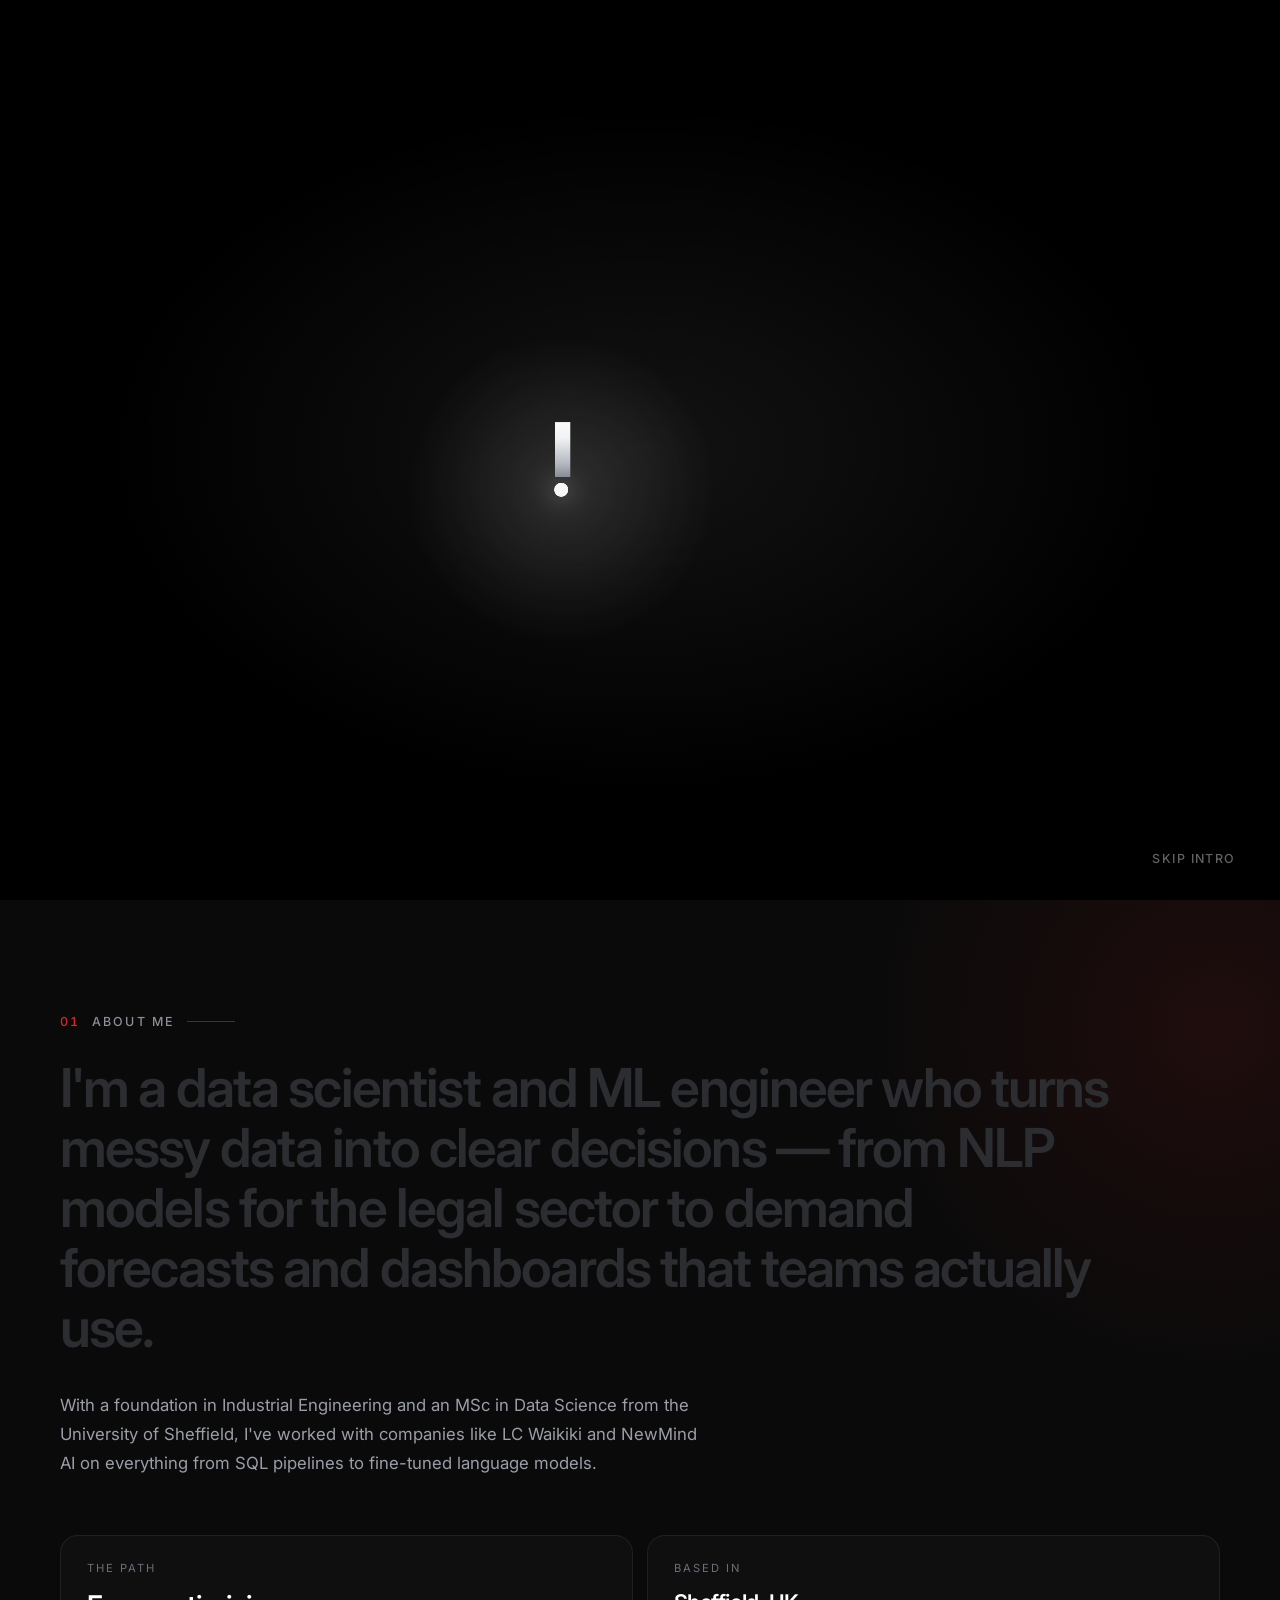
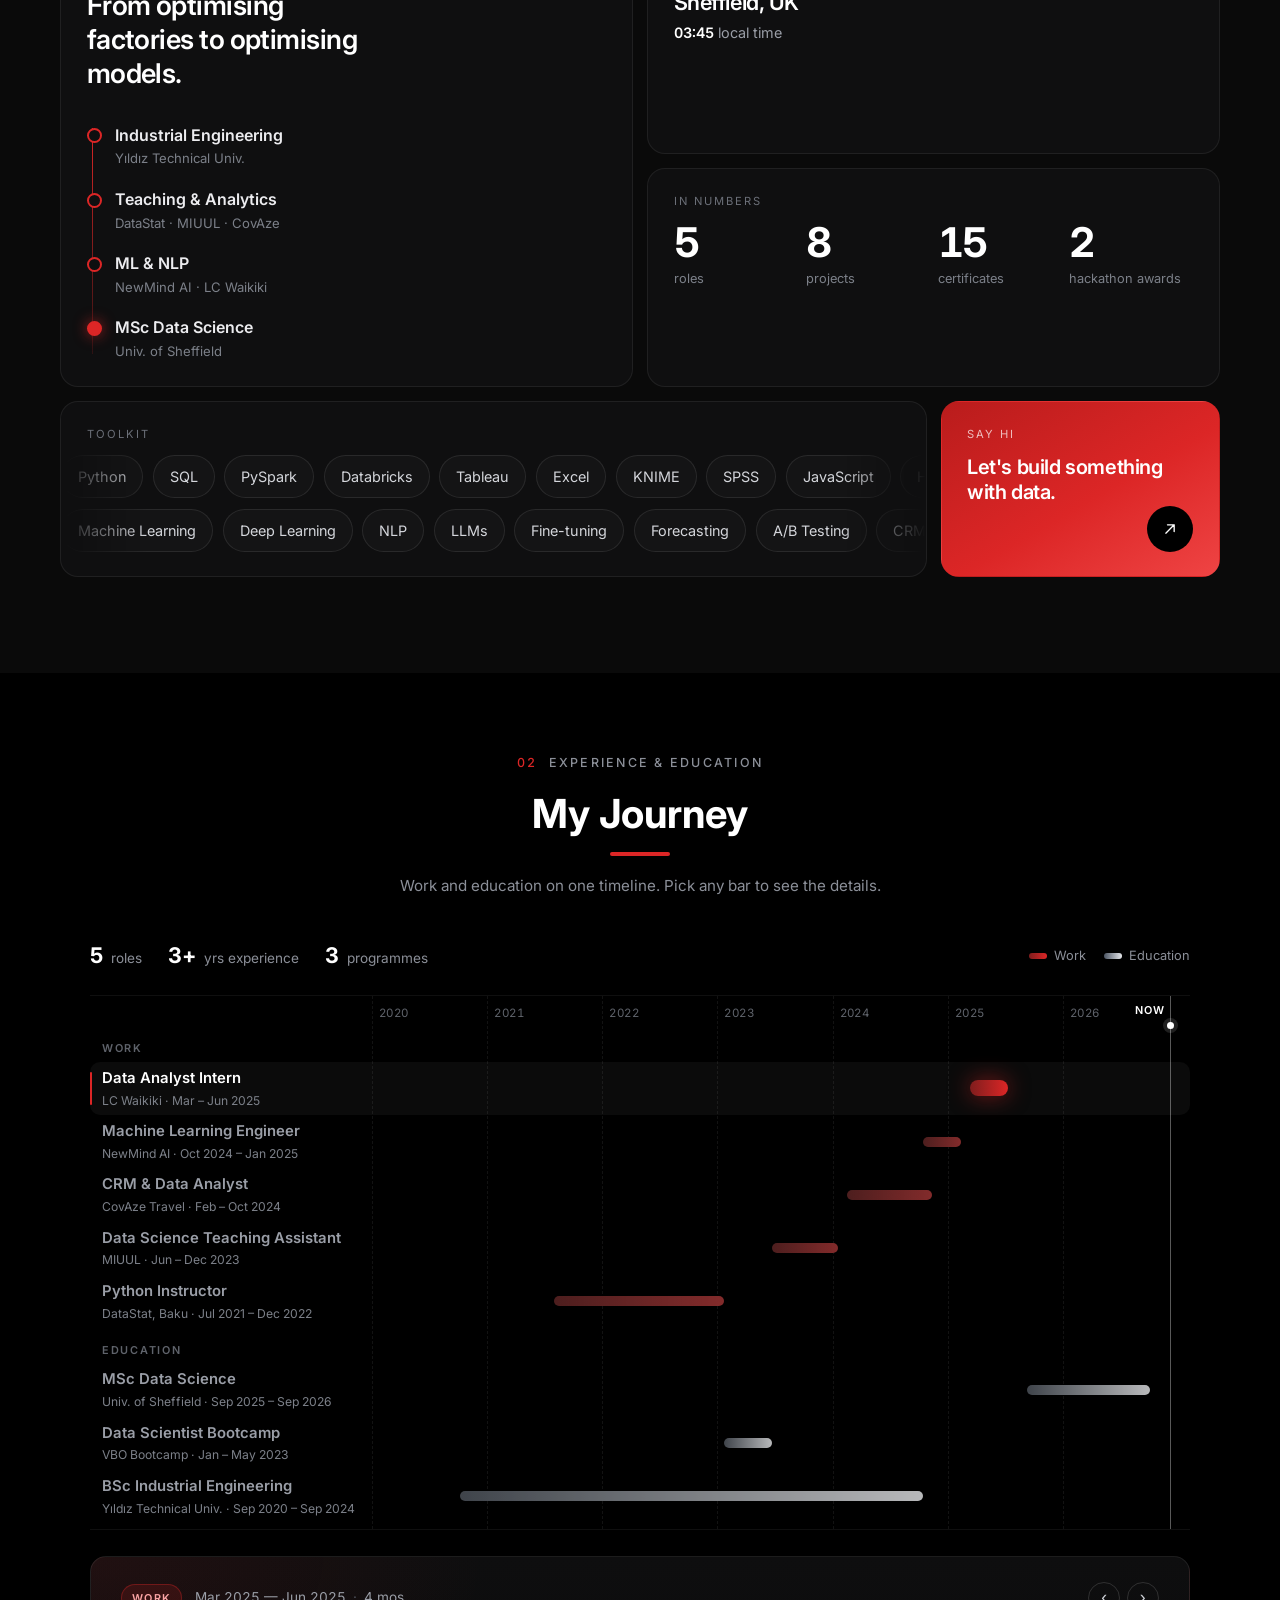
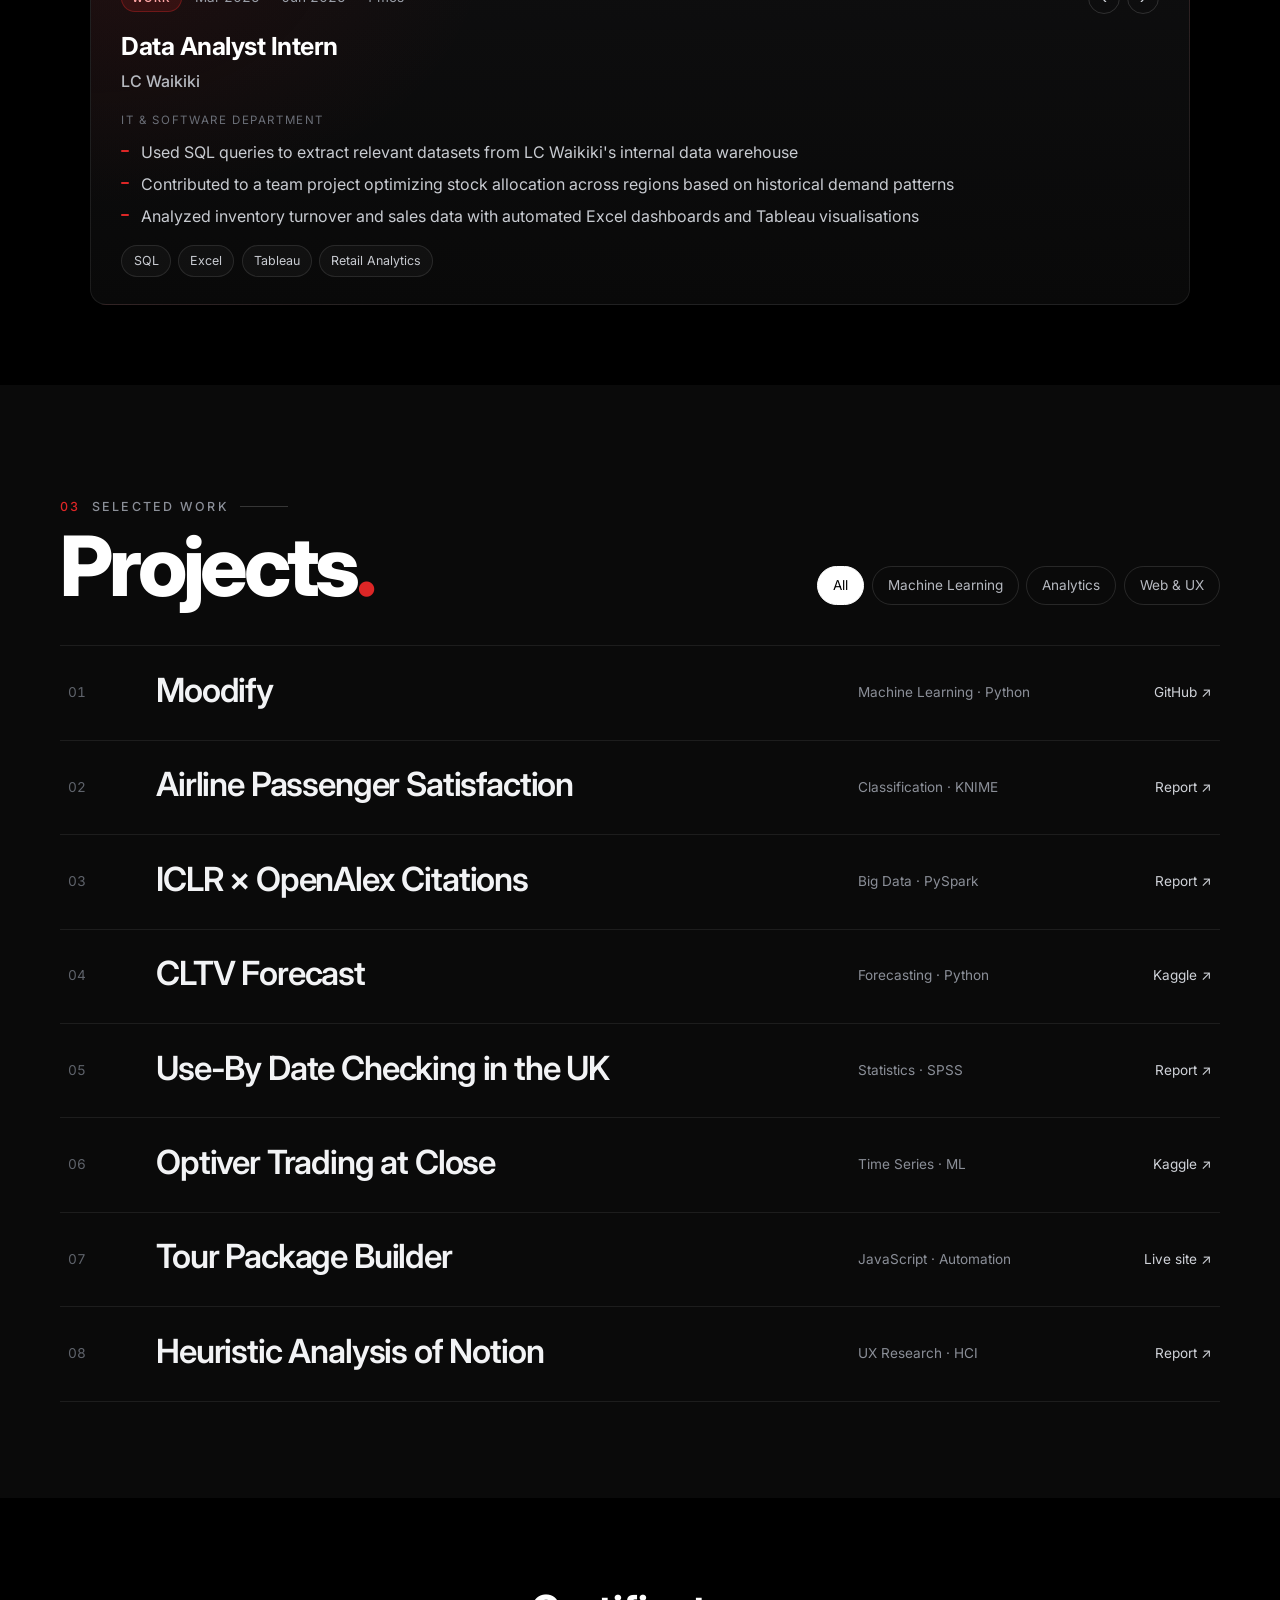
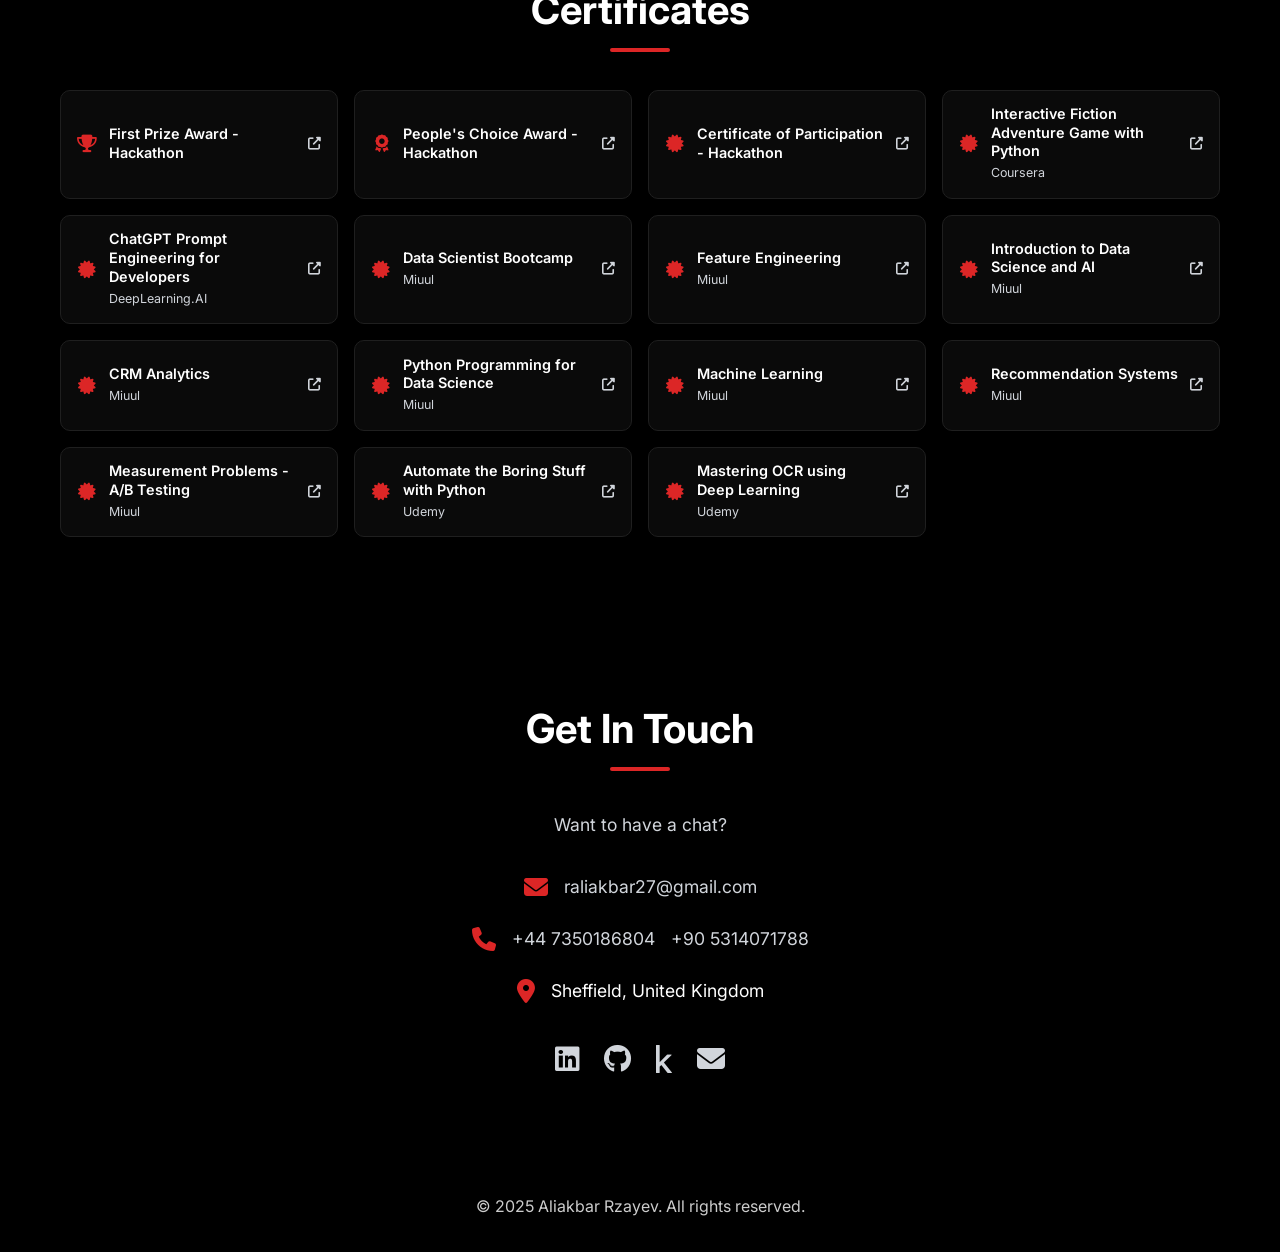
==== index.html @ 5ea04ae5 "Add files via upload" ====
<!DOCTYPE html>
<html lang="en" data-theme="dark">
<head>
    <meta charset="UTF-8">
    <script>document.documentElement.classList.add('hx-intro');</script>
    <meta name="viewport" content="width=device-width, initial-scale=1.0">
    <meta name="description" content="Aliakbar Rzayev - Data Scientist & Machine Learning Engineer based in Sheffield, UK">
    <title>Aliakbar Rzayev | Data Scientist</title>
    <link rel="stylesheet" href="styles.css">
    <link rel="stylesheet" href="hero.css">
    <link rel="stylesheet" href="journey.css">
    <link rel="stylesheet" href="sections.css">
    <link rel="preconnect" href="https://fonts.googleapis.com">
    <link rel="preconnect" href="https://fonts.gstatic.com" crossorigin>
    <link href="https://fonts.googleapis.com/css2?family=Inter:ital,wght@0,300;0,400;0,500;0,600;0,700;0,800;0,900;1,300;1,400&display=swap" rel="stylesheet">
    <link rel="stylesheet" href="https://cdnjs.cloudflare.com/ajax/libs/font-awesome/6.4.0/css/all.min.css">
</head>
<body>
    <!-- Navigation -->
    <nav class="navbar" id="navbar">
        <div class="container">
            <div class="nav-wrapper">
                <a href="#home" class="logo">ALIAKBAR RZAYEV</a>
                <ul class="nav-menu" id="navMenu">
                    <li><a href="#home" class="nav-link">Home</a></li>
                    <li><a href="#about" class="nav-link">About</a></li>
                    <li><a href="#experience" class="nav-link">Journey</a></li>
                    <li><a href="#projects" class="nav-link">Projects</a></li>
                    <li><a href="#certificates" class="nav-link">Certificates</a></li>
                    <li><a href="#contact" class="nav-link">Contact</a></li>
                </ul>
                <div class="hamburger" id="hamburger">
                    <span></span>
                    <span></span>
                    <span></span>
                </div>
            </div>
        </div>
    </nav>

    <!-- Hero Section (animated intro) -->
    <section id="home" class="hx" aria-label="Intro">
        <div class="hx-ambient"></div>
        <div class="hx-spot"></div>
        <canvas class="hx-canvas" aria-hidden="true"></canvas>

        <div class="hx-word-wrap">
            <h1 class="hx-word" aria-label="Aliakbar Rzayev – Portfolio"></h1>
        </div>
        <div class="hx-measure" aria-hidden="true"></div>

        <div class="hx-meta">
            <p class="hx-role"><strong>Data Scientist</strong> <em>&amp; ML Engineer</em></p>
            <div class="hx-actions">
                <a href="#about" class="hx-btn hx-btn--round" aria-label="Scroll down">
                    <svg viewBox="0 0 16 16" fill="none" stroke="currentColor" stroke-width="1.5" stroke-linecap="round" stroke-linejoin="round"><path d="M4 4l8 8M12 5v7H5"/></svg>
                </a>
                <a href="#contact" class="hx-btn">Contact</a>
            </div>
        </div>

        <button class="hx-skip" type="button">Skip intro</button>
    </section>

    <!-- About Section -->
    <section id="about" class="ab">
        <div class="container">
            <p class="ab-kicker"><span>01</span> About me</p>

            <!-- Words light up as you scroll. Words inside <em> turn red. -->
            <h2 class="ab-statement" data-scrub>
                I'm a data scientist and ML engineer who turns <em>messy data</em> into <em>clear decisions</em>
                — from NLP models for the legal sector to demand forecasts and dashboards that teams actually use.
            </h2>
            <p class="ab-lede">
                With a foundation in Industrial Engineering and an MSc in Data Science from the University of Sheffield,
                I've worked with companies like LC Waikiki and NewMind AI on everything from SQL pipelines to fine-tuned language models.
            </p>

            <div class="ab-bento">
                <!-- Path -->
                <article class="ab-tile ab-path">
                    <p class="ab-label">The path</p>
                    <h3>From optimising factories to optimising models.</h3>
                    <ol class="ab-steps">
                        <li><b>Industrial Engineering</b><small>Yıldız Technical Univ.</small></li>
                        <li><b>Teaching &amp; Analytics</b><small>DataStat · MIUUL · CovAze</small></li>
                        <li><b>ML &amp; NLP</b><small>NewMind AI · LC Waikiki</small></li>
                        <li><b>MSc Data Science</b><small>Univ. of Sheffield</small></li>
                    </ol>
                </article>

                <!-- Location -->
                <article class="ab-tile ab-loc">
                    <p class="ab-label">Based in</p>
                    <h3>Sheffield, UK</h3>
                    <p class="ab-time"><span class="ab-clock">--:--</span> local time</p>
                    <canvas class="ab-dots" aria-hidden="true"></canvas>
                </article>

                <!-- Numbers -->
                <article class="ab-tile ab-stats">
                    <p class="ab-label">In numbers</p>
                    <ul>
                        <li><b data-count="5">0</b><span>roles</span></li>
                        <li><b data-count="auto-projects">0</b><span>projects</span></li>
                        <li><b data-count="auto-certs">0</b><span>certificates</span></li>
                        <li><b data-count="2">0</b><span>hackathon awards</span></li>
                    </ul>
                </article>

                <!-- Toolkit marquee -->
                <article class="ab-tile ab-tools">
                    <p class="ab-label">Toolkit</p>
                    <div class="ab-marquee">
                        <div class="ab-track">
                            <span>Python</span><span>SQL</span><span>PySpark</span><span>Databricks</span><span>Tableau</span><span>Excel</span><span>KNIME</span><span>SPSS</span><span>JavaScript</span><span>HTML/CSS</span>
                        </div>
                    </div>
                    <div class="ab-marquee ab-marquee--rev">
                        <div class="ab-track">
                            <span>Machine Learning</span><span>Deep Learning</span><span>NLP</span><span>LLMs</span><span>Fine-tuning</span><span>Forecasting</span><span>A/B Testing</span><span>CRM Analytics</span><span>Data Visualisation</span><span>UX Research</span>
                        </div>
                    </div>
                </article>

                <!-- CTA -->
                <a class="ab-tile ab-cta" href="#contact">
                    <p class="ab-label">Say hi</p>
                    <h3>Let's build something with data.</h3>
                    <span class="ab-arrow" aria-hidden="true">
                        <svg viewBox="0 0 24 24" fill="none" stroke="currentColor" stroke-width="1.6" stroke-linecap="round" stroke-linejoin="round"><path d="M7 17L17 7M9 7h8v8"/></svg>
                    </span>
                </a>
            </div>
        </div>
    </section>

    <!-- Journey Section (Work + Education timeline) -->
    <section id="experience" class="journey">
        <span id="education" class="jr-anchor" aria-hidden="true"></span>
        <div class="container">
            <p class="ab-kicker ab-kicker--center"><span>02</span> Experience &amp; education</p>
            <h2 class="section-title">My Journey</h2>
            <p class="jr-intro">Work and education on one timeline. Pick any bar to see the details.</p>

            <div class="jr">
                <div class="jr-top">
                    <div class="jr-stats"></div>
                    <div class="jr-legend">
                        <span><i class="jr-swatch jr-swatch--work"></i>Work</span>
                        <span><i class="jr-swatch jr-swatch--edu"></i>Education</span>
                    </div>
                </div>

                <div class="jr-chart" role="tablist" aria-label="Career timeline">
                    <div class="jr-axis" aria-hidden="true"></div>
                    <!-- Rows are generated from the items below -->
                </div>

                <div class="jr-detail" role="tabpanel" aria-live="polite"></div>

                <!--
                    ======== EDIT YOUR TIMELINE HERE ========
                    One <article> per item. data-start / data-end = YYYY-MM.
                    data-kind = "work" or "edu". Leave data-end empty for "Present".
                    Items are shown newest first inside each group.
                -->
                <div class="jr-items" hidden>
                    <article data-kind="work" data-start="2025-03" data-end="2025-06"
                             data-title="Data Analyst Intern" data-org="LC Waikiki" data-short="LC Waikiki">
                        <p class="jr-sub">IT &amp; Software Department</p>
                        <ul>
                            <li>Used SQL queries to extract relevant datasets from LC Waikiki's internal data warehouse</li>
                            <li>Contributed to a team project optimizing stock allocation across regions based on historical demand patterns</li>
                            <li>Analyzed inventory turnover and sales data with automated Excel dashboards and Tableau visualisations</li>
                        </ul>
                        <div class="jr-tags"><span>SQL</span><span>Excel</span><span>Tableau</span><span>Retail Analytics</span></div>
                    </article>

                    <article data-kind="work" data-start="2024-10" data-end="2025-01"
                             data-title="Machine Learning Engineer" data-org="NewMind AI" data-short="NewMind AI">
                        <ul>
                            <li>Developed and optimized NLP models and LLMs for the legal sector</li>
                            <li>Worked on training, testing and fine-tuning, sentence classification and smart text segmentation</li>
                        </ul>
                        <div class="jr-tags"><span>NLP</span><span>LLMs</span><span>Fine-tuning</span><span>Python</span></div>
                    </article>

                    <article data-kind="work" data-start="2024-02" data-end="2024-10"
                             data-title="CRM &amp; Data Analyst" data-org="CovAze Travel Agency" data-short="CovAze Travel">
                        <ul>
                            <li>Analyzed agency sales data in Python to identify demand trends and optimize tour package offerings</li>
                            <li>Built Tableau dashboards that gave insight into customer behaviour</li>
                            <li>Developed a Tour Package Builder web app that automates the creation of tour proposals</li>
                        </ul>
                        <div class="jr-tags"><span>Python</span><span>Tableau</span><span>CRM</span><span>JavaScript</span></div>
                    </article>

                    <article data-kind="work" data-start="2023-06" data-end="2023-12"
                             data-title="Data Science Teaching Assistant" data-org="MIUUL" data-short="MIUUL">
                        <ul>
                            <li>Guided and mentored bootcamp participants learning data science and machine learning</li>
                            <li>Reviewed participants' code and led discussions on data science scripts and projects</li>
                        </ul>
                        <div class="jr-tags"><span>Mentoring</span><span>Code Review</span><span>Machine Learning</span></div>
                    </article>

                    <article data-kind="work" data-start="2021-07" data-end="2022-12"
                             data-title="Python Instructor" data-org="DataStat · Baku, Azerbaijan" data-short="DataStat, Baku">
                        <ul>
                            <li>Taught Python basics, SQL, and data analysis &amp; visualization</li>
                            <li>Used interactive exercises and real-world examples to improve learning outcomes</li>
                        </ul>
                        <div class="jr-tags"><span>Python</span><span>SQL</span><span>Teaching</span></div>
                    </article>

                    <article data-kind="edu" data-start="2025-09" data-end="2026-09"
                             data-title="MSc Data Science" data-org="University of Sheffield" data-short="Univ. of Sheffield">
                        <p class="jr-sub">Relevant courses</p>
                        <div class="jr-tags"><span>Data Mining &amp; AI</span><span>Data Visualisation</span><span>Data Analysis</span><span>Database Design</span><span>Business Intelligence</span><span>Data &amp; Society</span><span>HCI &amp; User-Centred Design</span></div>
                    </article>

                    <article data-kind="edu" data-start="2023-01" data-end="2023-05"
                             data-title="Data Scientist Bootcamp" data-org="Data Science School (VBO)" data-short="VBO Bootcamp">
                        <ul>
                            <li>Intensive bootcamp covering machine learning, A/B testing, CRM analytics and feature engineering</li>
                            <li>Built practical data analysis and modelling skills through hands-on projects, including MSSQL for data retrieval</li>
                        </ul>
                        <div class="jr-tags"><span>Machine Learning</span><span>A/B Testing</span><span>CRM Analytics</span><span>MSSQL</span></div>
                    </article>

                    <article data-kind="edu" data-start="2020-09" data-end="2024-09"
                             data-title="BSc Industrial Engineering" data-org="Yıldız Technical University" data-short="Yıldız Technical Univ." data-badge="GPA 3.40">
                        <p class="jr-sub">Relevant courses</p>
                        <div class="jr-tags"><span>AI &amp; Expert Systems</span><span>Probability</span><span>Statistics</span><span>Linear Algebra</span><span>Operations Research</span><span>Numerical Analysis</span><span>Differential Equations</span><span>Scheduling</span><span>Industrial Automation</span></div>
                    </article>
                </div>
            </div>
        </div>
    </section>

    <!-- Projects Section -->
    <section id="projects" class="pj">
        <div class="container">
            <div class="pj-head">
                <div>
                    <p class="ab-kicker"><span>03</span> Selected work</p>
                    <h2 class="pj-title-big">Projects</h2>
                </div>
                <div class="pj-filters" role="group" aria-label="Filter projects">
                    <button type="button" class="pj-chip is-on" data-filter="all">All</button>
                    <button type="button" class="pj-chip" data-filter="ml">Machine Learning</button>
                    <button type="button" class="pj-chip" data-filter="analytics">Analytics</button>
                    <button type="button" class="pj-chip" data-filter="build">Web &amp; UX</button>
                </div>
            </div>

            <!--
                ======== EDIT YOUR PROJECTS HERE ========
                data-cat    : ml | analytics | build   (used by the filters)
                data-art    : mood | route | cltv | sigmoid | roc | graph | blocks | candles
                              (the little live chart shown on hover)
                data-metric : short highlight shown under the chart
            -->
            <ol class="pj-list">
                <li class="pj-item" data-cat="ml" data-art="mood" data-metric="Spotify API · 2 mood axes">
                    <a class="pj-link" href="https://github.com/A1iakbar/Moodify" target="_blank" rel="noopener">
                        <span class="pj-num"></span>
                        <span class="pj-main">
                            <span class="pj-name">Moodify</span>
                            <span class="pj-desc">Predicts a song's mood (sad ↔ happy, calm ↔ energetic) from Spotify audio features for better recommendations.</span>
                        </span>
                        <span class="pj-tags">Machine Learning · Python</span>
                        <span class="pj-go">GitHub <i>↗</i></span>
                    </a>
                </li>
                <li class="pj-item" data-cat="ml" data-art="roc" data-metric="AUC 0.922">
                    <a class="pj-link" href="https://drive.google.com/file/d/1rR3Xdo-njdARR_1WAWQhPRuhjkd4yjfg/view?usp=sharing" target="_blank" rel="noopener">
                        <span class="pj-num"></span>
                        <span class="pj-main">
                            <span class="pj-name">Airline Passenger Satisfaction</span>
                            <span class="pj-desc">Logistic Regression vs Random Forest on 5,196 records and 21 predictors, with backward feature elimination.</span>
                        </span>
                        <span class="pj-tags">Classification · KNIME</span>
                        <span class="pj-go">Report <i>↗</i></span>
                    </a>
                </li>
                <li class="pj-item" data-cat="analytics" data-art="graph" data-metric="PySpark · Databricks">
                    <a class="pj-link" href="https://drive.google.com/file/d/1riCmP7pai3-4727NWIAQ77MjuqY3rjd4/view?usp=sharing" target="_blank" rel="noopener">
                        <span class="pj-num"></span>
                        <span class="pj-main">
                            <span class="pj-name">ICLR × OpenAlex Citations</span>
                            <span class="pj-desc">Large-scale analysis joining ICLR submissions with citation data, tracking trends like "test-time scaling".</span>
                        </span>
                        <span class="pj-tags">Big Data · PySpark</span>
                        <span class="pj-go">Report <i>↗</i></span>
                    </a>
                </li>
                <li class="pj-item" data-cat="analytics" data-art="cltv" data-metric="BG-NBD + Gamma-Gamma">
                    <a class="pj-link" href="https://www.kaggle.com/code/aliakbarrzayev/cltv-forecast-with-bg-nbd-and-gamma-gamma-models" target="_blank" rel="noopener">
                        <span class="pj-num"></span>
                        <span class="pj-main">
                            <span class="pj-name">CLTV Forecast</span>
                            <span class="pj-desc">Forecasts customer lifetime value to find high-value customers and sharpen marketing strategy.</span>
                        </span>
                        <span class="pj-tags">Forecasting · Python</span>
                        <span class="pj-go">Kaggle <i>↗</i></span>
                    </a>
                </li>
                <li class="pj-item" data-cat="analytics" data-art="sigmoid" data-metric="N = 3,453 respondents">
                    <a class="pj-link" href="https://drive.google.com/file/d/1aAVaNo4RYXIAHIEt9MC2yfuM5nnnlAU-/view?usp=sharing" target="_blank" rel="noopener">
                        <span class="pj-num"></span>
                        <span class="pj-main">
                            <span class="pj-name">Use-By Date Checking in the UK</span>
                            <span class="pj-desc">Binary logistic regression on a nationally representative survey to find what predicts safe food behaviour.</span>
                        </span>
                        <span class="pj-tags">Statistics · SPSS</span>
                        <span class="pj-go">Report <i>↗</i></span>
                    </a>
                </li>
                <li class="pj-item" data-cat="ml" data-art="candles" data-metric="Kaggle competition">
                    <a class="pj-link" href="https://www.kaggle.com/code/aliakbarrzayev/tasar-m-2-optivier-trading-at-close" target="_blank" rel="noopener">
                        <span class="pj-num"></span>
                        <span class="pj-main">
                            <span class="pj-name">Optiver Trading at Close</span>
                            <span class="pj-desc">Predicting closing-price movements for hundreds of Nasdaq-listed stocks.</span>
                        </span>
                        <span class="pj-tags">Time Series · ML</span>
                        <span class="pj-go">Kaggle <i>↗</i></span>
                    </a>
                </li>
                <li class="pj-item" data-cat="build" data-art="route" data-metric="Auto-generated PDF proposals">
                    <a class="pj-link" href="https://a1iakbar.github.io/tour-package-builder/" target="_blank" rel="noopener">
                        <span class="pj-num"></span>
                        <span class="pj-main">
                            <span class="pj-name">Tour Package Builder</span>
                            <span class="pj-desc">A web app that replaced a manual process and exports ready-to-send tour offers as PDFs.</span>
                        </span>
                        <span class="pj-tags">JavaScript · Automation</span>
                        <span class="pj-go">Live site <i>↗</i></span>
                    </a>
                </li>
                <li class="pj-item" data-cat="build" data-art="blocks" data-metric="Nielsen's 10 heuristics">
                    <a class="pj-link" href="https://drive.google.com/file/d/1_jBtrTbOGFbQb0EcMaC5himSzwtk7lhr/view?usp=sharing" target="_blank" rel="noopener">
                        <span class="pj-num"></span>
                        <span class="pj-main">
                            <span class="pj-name">Heuristic Analysis of Notion</span>
                            <span class="pj-desc">Persona-driven usability review of onboarding and database creation, with redesign proposals.</span>
                        </span>
                        <span class="pj-tags">UX Research · HCI</span>
                        <span class="pj-go">Report <i>↗</i></span>
                    </a>
                </li>
            </ol>

            <!-- floating preview that follows the cursor (desktop) -->
            <div class="pj-preview" aria-hidden="true">
                <canvas class="pj-canvas"></canvas>
                <div class="pj-preview-foot"><span class="pj-preview-metric"></span><span class="pj-preview-cta">Open ↗</span></div>
            </div>
        </div>
    </section>

    <!-- Certificates Section -->
    <section id="certificates" class="certificates">
        <div class="container">
            <h2 class="section-title">Certificates</h2>
            <div class="certificates-grid">
                <a href="https://drive.google.com/file/d/1Z351LrLaSYt9q8ZAghMWi-wSlVpGNf2R/view?usp=sharing" class="cert-card" target="_blank" rel="noopener">
                    <i class="fas fa-trophy"></i>
                    <div class="cert-info">
                        <span class="cert-name">First Prize Award - Hackathon</span>
                    </div>
                    <i class="fas fa-external-link-alt cert-link-icon"></i>
                </a>
                <a href="https://drive.google.com/file/d/1uQAhjjCgYdUMq5q7JNko38GsF8rubJ2j/view?usp=sharing" class="cert-card" target="_blank" rel="noopener">
                    <i class="fas fa-award"></i>
                    <div class="cert-info">
                        <span class="cert-name">People's Choice Award - Hackathon</span>
                    </div>
                    <i class="fas fa-external-link-alt cert-link-icon"></i>
                </a>
                <a href="https://drive.google.com/file/d/1C2mHqsgi3CTGgcvcZStGhjCBTQPsRk1A/view?usp=drive_link" class="cert-card" target="_blank" rel="noopener">
                    <i class="fas fa-certificate"></i>
                    <div class="cert-info">
                        <span class="cert-name">Certificate of Participation - Hackathon</span>
                    </div>
                    <i class="fas fa-external-link-alt cert-link-icon"></i>
                </a>
                <a href="https://drive.google.com/file/d/1XE8W_STmAeGj8I4UFW18YxIQyhgPyZaC/view?usp=sharing" class="cert-card" target="_blank" rel="noopener">
                    <i class="fas fa-certificate"></i>
                    <div class="cert-info">
                        <span class="cert-name">Interactive Fiction Adventure Game with Python</span>
                        <span class="cert-issuer">Coursera</span>
                    </div>
                    <i class="fas fa-external-link-alt cert-link-icon"></i>
                </a>
                <a href="https://learn.deeplearning.ai/accomplishments/729dffc2-d09d-4b74-93da-5f7a3289cec9?usp=sharing" class="cert-card" target="_blank" rel="noopener">
                    <i class="fas fa-certificate"></i>
                    <div class="cert-info">
                        <span class="cert-name">ChatGPT Prompt Engineering for Developers</span>
                        <span class="cert-issuer">DeepLearning.AI</span>
                    </div>
                    <i class="fas fa-external-link-alt cert-link-icon"></i>
                </a>
                <a href="https://certificate.miuul.com/aliakbar_rzayev" class="cert-card" target="_blank" rel="noopener">
                    <i class="fas fa-certificate"></i>
                    <div class="cert-info">
                        <span class="cert-name">Data Scientist Bootcamp</span>
                        <span class="cert-issuer">Miuul</span>
                    </div>
                    <i class="fas fa-external-link-alt cert-link-icon"></i>
                </a>
                <a href="https://learning.miuul.com/certificates/khj2biensb" class="cert-card" target="_blank" rel="noopener">
                    <i class="fas fa-certificate"></i>
                    <div class="cert-info">
                        <span class="cert-name">Feature Engineering</span>
                        <span class="cert-issuer">Miuul</span>
                    </div>
                    <i class="fas fa-external-link-alt cert-link-icon"></i>
                </a>
                <a href="https://learning.miuul.com/certificates/q8uteqw0qv" class="cert-card" target="_blank" rel="noopener">
                    <i class="fas fa-certificate"></i>
                    <div class="cert-info">
                        <span class="cert-name">Introduction to Data Science and AI</span>
                        <span class="cert-issuer">Miuul</span>
                    </div>
                    <i class="fas fa-external-link-alt cert-link-icon"></i>
                </a>
                <a href="https://learning.miuul.com/certificates/we0af8np7t" class="cert-card" target="_blank" rel="noopener">
                    <i class="fas fa-certificate"></i>
                    <div class="cert-info">
                        <span class="cert-name">CRM Analytics</span>
                        <span class="cert-issuer">Miuul</span>
                    </div>
                    <i class="fas fa-external-link-alt cert-link-icon"></i>
                </a>
                <a href="https://learning.miuul.com/certificates/66rvl0qfbh" class="cert-card" target="_blank" rel="noopener">
                    <i class="fas fa-certificate"></i>
                    <div class="cert-info">
                        <span class="cert-name">Python Programming for Data Science</span>
                        <span class="cert-issuer">Miuul</span>
                    </div>
                    <i class="fas fa-external-link-alt cert-link-icon"></i>
                </a>
                <a href="https://learning.miuul.com/certificates/jtauy0oqup" class="cert-card" target="_blank" rel="noopener">
                    <i class="fas fa-certificate"></i>
                    <div class="cert-info">
                        <span class="cert-name">Machine Learning</span>
                        <span class="cert-issuer">Miuul</span>
                    </div>
                    <i class="fas fa-external-link-alt cert-link-icon"></i>
                </a>
                <a href="https://learning.miuul.com/certificates/cau880pbfe" class="cert-card" target="_blank" rel="noopener">
                    <i class="fas fa-certificate"></i>
                    <div class="cert-info">
                        <span class="cert-name">Recommendation Systems</span>
                        <span class="cert-issuer">Miuul</span>
                    </div>
                    <i class="fas fa-external-link-alt cert-link-icon"></i>
                </a>
                <a href="https://learning.miuul.com/certificates/0hv5ofuvdi" class="cert-card" target="_blank" rel="noopener">
                    <i class="fas fa-certificate"></i>
                    <div class="cert-info">
                        <span class="cert-name">Measurement Problems - A/B Testing</span>
                        <span class="cert-issuer">Miuul</span>
                    </div>
                    <i class="fas fa-external-link-alt cert-link-icon"></i>
                </a>
                <a href="https://www.udemy.com/certificate/UC-ae46449d-817c-4ff8-b2e7-eb36afb9b270/" class="cert-card" target="_blank" rel="noopener">
                    <i class="fas fa-certificate"></i>
                    <div class="cert-info">
                        <span class="cert-name">Automate the Boring Stuff with Python</span>
                        <span class="cert-issuer">Udemy</span>
                    </div>
                    <i class="fas fa-external-link-alt cert-link-icon"></i>
                </a>
                <a href="http://ude.my/UC-7b7a34cf-256f-4f8a-93bd-acbc353d4ce4" class="cert-card" target="_blank" rel="noopener">
                    <i class="fas fa-certificate"></i>
                    <div class="cert-info">
                        <span class="cert-name">Mastering OCR using Deep Learning</span>
                        <span class="cert-issuer">Udemy</span>
                    </div>
                    <i class="fas fa-external-link-alt cert-link-icon"></i>
                </a>
            </div>
        </div>
    </section>

    <!-- Contact Section -->
    <section id="contact" class="contact">
        <div class="container">
            <h2 class="section-title">Get In Touch</h2>
            <div class="contact-content">
                <div class="contact-info">
                    <p>Want to have a chat?</p>
                    <div class="contact-details">
                        <div class="contact-item">
                            <i class="fas fa-envelope"></i>
                            <a href="mailto:raliakbar27@gmail.com">raliakbar27@gmail.com</a>
                        </div>
                        <div class="contact-item">
                            <i class="fas fa-phone"></i>
                            <a href="tel:+447350186804">+44 7350186804</a>
                            <a href="tel:+905314071788">+90 5314071788</a>
                        </div>
                        <div class="contact-item">
                            <i class="fas fa-map-marker-alt"></i>
                            <span>Sheffield, United Kingdom</span>
                        </div>
                    </div>
                    <div class="social-links">
                        <a href="https://www.linkedin.com/in/aliakbarrzayev/" target="_blank" aria-label="LinkedIn">
                            <i class="fab fa-linkedin"></i>
                        </a>
                        <a href="https://github.com/A1iakbar" target="_blank" aria-label="GitHub">
                            <i class="fab fa-github"></i>
                        </a>
                        <a href="https://www.kaggle.com/aliakbarrzayev" target="_blank" aria-label="Kaggle">
                            <i class="fab fa-kaggle"></i>
                        </a>
                        <a href="mailto:raliakbar27@gmail.com" aria-label="Email">
                            <i class="fas fa-envelope"></i>
                        </a>
                    </div>
                </div>
            </div>
        </div>
    </section>

    <!-- Footer -->
    <footer class="footer">
        <div class="container">
            <p>&copy; 2025 Aliakbar Rzayev. All rights reserved.</p>
        </div>
    </footer>

    <script src="script.js"></script>
    <script src="hero.js"></script>
    <script src="journey.js"></script>
    <script src="sections.js"></script>
</body>
</html>
---- styles.css ----
/* Reset and Base Styles */
* {
    margin: 0;
    padding: 0;
    box-sizing: border-box;
}

:root {
    --primary-color: #dc2626;
    --primary-dark: #b91c1c;
    --secondary-color: #ef4444;
    --text-primary: #ffffff;
    --text-secondary: #d1d5db;
    --bg-primary: #000000;
    --bg-secondary: #0a0a0a;
    --bg-dark: #000000;
    --border-color: #1f1f1f;
    --shadow-sm: 0 1px 2px 0 rgba(220, 38, 38, 0.1);
    --shadow-md: 0 4px 6px -1px rgba(220, 38, 38, 0.2);
    --shadow-lg: 0 10px 15px -3px rgba(220, 38, 38, 0.3);
    --shadow-xl: 0 20px 25px -5px rgba(220, 38, 38, 0.4);
}

html {
    scroll-behavior: smooth;
}

body {
    font-family: 'Inter', -apple-system, BlinkMacSystemFont, 'Segoe UI', sans-serif;
    line-height: 1.6;
    color: var(--text-primary);
    background-color: var(--bg-primary);
    overflow-x: hidden;
}

.container {
    max-width: 1200px;
    margin: 0 auto;
    padding: 0 20px;
}

/* Navigation */
.navbar {
    position: fixed;
    top: 0;
    left: 0;
    right: 0;
    background: rgba(0, 0, 0, 0.95);
    backdrop-filter: blur(10px);
    box-shadow: var(--shadow-sm);
    border-bottom: 1px solid var(--border-color);
    z-index: 1000;
    transition: all 0.3s ease;
}

.navbar.scrolled {
    box-shadow: var(--shadow-md);
}

.nav-wrapper {
    display: flex;
    justify-content: space-between;
    align-items: center;
    padding: 1rem 0;
    gap: 1rem;
}

.logo {
    font-size: 1.5rem;
    font-weight: 700;
    color: var(--primary-color);
    text-decoration: none;
    transition: transform 0.3s ease;
}

.logo:hover {
    transform: scale(1.1);
}

.nav-menu {
    display: flex;
    list-style: none;
    gap: 2rem;
}

.nav-link {
    color: var(--text-secondary);
    text-decoration: none;
    font-weight: 500;
    transition: color 0.3s ease;
    position: relative;
}

.nav-link::after {
    content: '';
    position: absolute;
    bottom: -5px;
    left: 0;
    width: 0;
    height: 2px;
    background: var(--primary-color);
    transition: width 0.3s ease;
}

.nav-link:hover {
    color: var(--primary-color);
}

.nav-link:hover::after {
    width: 100%;
}

.hamburger {
    display: none;
    flex-direction: column;
    cursor: pointer;
    gap: 5px;
}

.hamburger span {
    width: 25px;
    height: 3px;
    background: var(--text-primary);
    transition: all 0.3s ease;
}

/* Hero Section */
.hero {
    min-height: 100vh;
    display: flex;
    align-items: center;
    padding-top: 80px;
    background: linear-gradient(135deg, #000000 0%, #1a0000 50%, #dc2626 100%);
    color: white;
    position: relative;
    overflow: hidden;
}

.hero::before {
    content: '';
    position: absolute;
    top: 0;
    left: 0;
    right: 0;
    bottom: 0;
    background: url('data:image/svg+xml,<svg width="100" height="100" xmlns="http://www.w3.org/2000/svg"><defs><pattern id="grid" width="100" height="100" patternUnits="userSpaceOnUse"><path d="M 100 0 L 0 0 0 100" fill="none" stroke="rgba(255,255,255,0.1)" stroke-width="1"/></pattern></defs><rect width="100" height="100" fill="url(%23grid)"/></svg>');
    opacity: 0.3;
}

.hero-content {
    display: grid;
    grid-template-columns: 1fr 1fr;
    gap: 4rem;
    align-items: center;
    position: relative;
    z-index: 1;
}

.hero-text {
    animation: fadeInUp 0.8s ease;
}

.greeting {
    display: block;
    font-size: 1.25rem;
    font-weight: 400;
    margin-bottom: 0.5rem;
    opacity: 0.9;
}

.name {
    display: block;
    font-size: 3.5rem;
    font-weight: 700;
    margin-bottom: 1rem;
    line-height: 1.2;
}

.hero-subtitle {
    font-size: 1.5rem;
    font-weight: 600;
    margin-bottom: 1rem;
    color: rgba(255, 255, 255, 0.95);
}

.hero-description {
    font-size: 1.1rem;
    margin-bottom: 2rem;
    opacity: 0.9;
    line-height: 1.8;
}

.hero-buttons {
    display: flex;
    gap: 1rem;
    margin-bottom: 2rem;
    flex-wrap: wrap;
}

.btn {
    padding: 0.875rem 2rem;
    border-radius: 8px;
    text-decoration: none;
    font-weight: 600;
    transition: all 0.3s ease;
    display: inline-block;
    border: 2px solid transparent;
}

.btn-primary {
    background: var(--primary-color);
    color: white;
}

.btn-primary:hover {
    transform: translateY(-2px);
    box-shadow: var(--shadow-lg);
    background: var(--primary-dark);
}

.btn-secondary {
    background: transparent;
    color: white;
    border-color: white;
}

.btn-secondary:hover {
    background: var(--primary-color);
    color: white;
    border-color: var(--primary-color);
}

.social-links {
    display: flex;
    gap: 1.5rem;
}

.social-links a {
    color: white;
    font-size: 1.5rem;
    transition: transform 0.3s ease;
}

.social-links a:hover {
    transform: translateY(-3px) scale(1.1);
}

.hero-image {
    display: flex;
    justify-content: center;
    align-items: center;
    animation: fadeInRight 0.8s ease;
}

.image-placeholder {
    width: 300px;
    height: 300px;
    border-radius: 50%;
    background: rgba(220, 38, 38, 0.2);
    backdrop-filter: blur(10px);
    display: flex;
    align-items: center;
    justify-content: center;
    font-size: 6rem;
    border: 3px solid rgba(220, 38, 38, 0.5);
}

.hero-photo {
    width: 300px;
    height: 300px;
    border-radius: 50%;
    object-fit: cover;
    border: 3px solid rgba(220, 38, 38, 0.5);
    box-shadow: 0 10px 30px rgba(220, 38, 38, 0.3);
    animation: fadeInRight 0.8s ease;
    transition: transform 0.3s ease, box-shadow 0.3s ease;
}

.hero-photo:hover {
    transform: scale(1.05);
    box-shadow: 0 15px 40px rgba(220, 38, 38, 0.5);
}

.scroll-indicator {
    position: absolute;
    bottom: 2rem;
    left: 50%;
    transform: translateX(-50%);
    animation: bounce 2s infinite;
}

.scroll-indicator a {
    color: white;
    font-size: 2rem;
    text-decoration: none;
}

/* Section Styles */
section {
    padding: 5rem 0;
}

.section-title {
    font-size: 2.5rem;
    font-weight: 700;
    text-align: center;
    margin-bottom: 3rem;
    color: var(--text-primary);
    position: relative;
}

.section-title::after {
    content: '';
    position: absolute;
    bottom: -10px;
    left: 50%;
    transform: translateX(-50%);
    width: 60px;
    height: 4px;
    background: var(--primary-color);
    border-radius: 2px;
}

/* About Section */
.about {
    background: var(--bg-secondary);
}

.about-content {
    max-width: 800px;
    margin: 0 auto;
}

.about-text p {
    font-size: 1.1rem;
    margin-bottom: 1.5rem;
    color: var(--text-secondary);
    line-height: 1.8;
}

.skills-grid {
    display: grid;
    grid-template-columns: repeat(auto-fit, minmax(250px, 1fr));
    gap: 2rem;
    margin-top: 2rem;
}

.skill-category h3 {
    font-size: 1.25rem;
    margin-bottom: 1rem;
    color: var(--text-primary);
}

.skill-tags {
    display: flex;
    flex-wrap: wrap;
    gap: 0.75rem;
}

.skill-tag {
    padding: 0.5rem 1rem;
    background: var(--bg-secondary);
    border: 2px solid var(--border-color);
    border-radius: 20px;
    font-size: 0.9rem;
    color: var(--text-secondary);
    transition: all 0.3s ease;
}

.skill-tag:hover {
    border-color: var(--primary-color);
    color: var(--primary-color);
    background: rgba(220, 38, 38, 0.1);
    transform: translateY(-2px);
}

/* Timeline Styles */
.timeline {
    max-width: 900px;
    margin: 0 auto;
    position: relative;
    padding-left: 2rem;
}

.timeline::before {
    content: '';
    position: absolute;
    left: 0;
    top: 0;
    bottom: 0;
    width: 2px;
    background: var(--primary-color);
    opacity: 0.3;
}

.timeline-item {
    position: relative;
    margin-bottom: 3rem;
    padding-left: 3rem;
}

.timeline-item::before {
    content: '';
    position: absolute;
    left: -1.5rem;
    top: 0.5rem;
    width: 12px;
    height: 12px;
    border-radius: 50%;
    background: var(--primary-color);
    border: 3px solid var(--bg-primary);
    box-shadow: 0 0 0 3px var(--primary-color);
}

.timeline-content {
    background: var(--bg-secondary);
    padding: 2rem;
    border-radius: 12px;
    box-shadow: var(--shadow-md);
    border: 1px solid var(--border-color);
    transition: transform 0.3s ease, box-shadow 0.3s ease;
}

.timeline-content:hover {
    transform: translateY(-5px);
    box-shadow: var(--shadow-xl);
    border-color: var(--primary-color);
}

.timeline-header {
    display: flex;
    justify-content: space-between;
    align-items: flex-start;
    margin-bottom: 0.5rem;
    flex-wrap: wrap;
    gap: 1rem;
}

.timeline-header h3 {
    font-size: 1.5rem;
    color: var(--text-primary);
}

.timeline-date {
    color: var(--primary-color);
    font-weight: 600;
    font-size: 0.9rem;
}

.timeline-company {
    font-size: 1.1rem;
    font-weight: 600;
    color: var(--text-secondary);
    margin-bottom: 1rem;
}

.timeline-gpa {
    color: var(--primary-color);
    font-weight: 600;
    margin-bottom: 1rem;
}

.timeline-description {
    color: var(--text-secondary);
    line-height: 1.8;
    margin-bottom: 1rem;
}

.timeline-list {
    list-style: none;
    padding-left: 0;
}

.timeline-list li {
    color: var(--text-secondary);
    margin-bottom: 0.75rem;
    padding-left: 1.5rem;
    position: relative;
    line-height: 1.8;
}

.timeline-list li::before {
    content: '▸';
    position: absolute;
    left: 0;
    color: var(--primary-color);
    font-weight: bold;
}

/* Education Section */
.education {
    background: var(--bg-secondary);
}

/* Experience Section */
.experience {
    background: var(--bg-primary);
}

/* Projects Section */
.projects {
    background: var(--bg-secondary);
}

.projects-grid {
    display: grid;
    grid-template-columns: repeat(auto-fit, minmax(300px, 1fr));
    gap: 2rem;
}

.project-card {
    background: var(--bg-secondary);
    padding: 2rem;
    border-radius: 12px;
    box-shadow: var(--shadow-md);
    border: 1px solid var(--border-color);
    transition: all 0.3s ease;
    display: flex;
    flex-direction: column;
}

.project-card:hover {
    transform: translateY(-10px);
    box-shadow: var(--shadow-xl);
    border-color: var(--primary-color);
}

.project-icon {
    width: 60px;
    height: 60px;
    background: linear-gradient(135deg, var(--primary-color), var(--secondary-color));
    border-radius: 12px;
    display: flex;
    align-items: center;
    justify-content: center;
    margin-bottom: 1.5rem;
    font-size: 1.5rem;
    color: white;
}

.project-card h3 {
    font-size: 1.5rem;
    margin-bottom: 1rem;
    color: var(--text-primary);
}

.project-card p {
    color: var(--text-secondary);
    line-height: 1.8;
    margin-bottom: 1.5rem;
    flex-grow: 1;
}

.project-tags {
    display: flex;
    flex-wrap: wrap;
    gap: 0.5rem;
    margin-bottom: 1.5rem;
}

.project-tag {
    padding: 0.375rem 0.75rem;
    background: var(--bg-primary);
    border: 1px solid var(--border-color);
    border-radius: 6px;
    font-size: 0.85rem;
    color: var(--text-secondary);
}

.project-link {
    color: var(--primary-color);
    text-decoration: none;
    font-weight: 600;
    display: inline-flex;
    align-items: center;
    gap: 0.5rem;
    transition: gap 0.3s ease;
}

.project-link:hover {
    gap: 0.75rem;
}

/* Certificates Section */
.certificates {
    background: var(--bg-primary);
}

.certificates-grid {
    display: grid;
    grid-template-columns: repeat(auto-fill, minmax(260px, 1fr));
    gap: 1rem;
}

.cert-card {
    display: flex;
    align-items: center;
    gap: 0.75rem;
    padding: 0.9rem 1rem;
    background: var(--bg-secondary);
    border: 1px solid var(--border-color);
    border-radius: 10px;
    text-decoration: none;
    transition: all 0.25s ease;
}

.cert-card:hover {
    transform: translateY(-3px);
    border-color: var(--primary-color);
    box-shadow: var(--shadow-md);
}

.cert-card i:first-child {
    color: var(--primary-color);
    font-size: 1.1rem;
    flex-shrink: 0;
    width: 20px;
    text-align: center;
}

.cert-info {
    display: flex;
    flex-direction: column;
    flex-grow: 1;
    min-width: 0;
}

.cert-name {
    font-size: 0.9rem;
    font-weight: 600;
    color: var(--text-primary);
    line-height: 1.3;
}

.cert-issuer {
    font-size: 0.78rem;
    color: var(--text-secondary);
    margin-top: 0.15rem;
}

.cert-link-icon {
    color: var(--text-secondary);
    font-size: 0.8rem;
    flex-shrink: 0;
    transition: color 0.25s ease, transform 0.25s ease;
}

.cert-card:hover .cert-link-icon {
    color: var(--primary-color);
    transform: translate(2px, -2px);
}

@media (max-width: 480px) {
    .certificates-grid {
        grid-template-columns: 1fr;
    }
}

/* Contact Section */
.contact {
    background: var(--bg-primary);
}

.contact-content {
    max-width: 800px;
    margin: 0 auto;
    text-align: center;
}

.contact-info p {
    font-size: 1.1rem;
    color: var(--text-secondary);
    margin-bottom: 2rem;
    line-height: 1.8;
}

.contact-details {
    display: flex;
    flex-direction: column;
    gap: 1.5rem;
    margin-bottom: 2rem;
}

.contact-item {
    display: flex;
    align-items: center;
    justify-content: center;
    gap: 1rem;
    font-size: 1.1rem;
}

.contact-item i {
    color: var(--primary-color);
    font-size: 1.5rem;
}

.contact-item a {
    color: var(--text-secondary);
    text-decoration: none;
    transition: color 0.3s ease;
}

.contact-item a:hover {
    color: var(--primary-color);
}

.contact .social-links {
    justify-content: center;
}

.contact .social-links a {
    color: var(--text-secondary);
    font-size: 1.75rem;
}

.contact .social-links a:hover {
    color: var(--primary-color);
}

/* Footer */
.footer {
    background: var(--bg-dark);
    color: white;
    text-align: center;
    padding: 2rem 0;
}

.footer p {
    opacity: 0.8;
}

/* Animations */
@keyframes fadeInUp {
    from {
        opacity: 0;
        transform: translateY(30px);
    }
    to {
        opacity: 1;
        transform: translateY(0);
    }
}

@keyframes fadeInRight {
    from {
        opacity: 0;
        transform: translateX(30px);
    }
    to {
        opacity: 1;
        transform: translateX(0);
    }
}

@keyframes bounce {
    0%, 20%, 50%, 80%, 100% {
        transform: translateX(-50%) translateY(0);
    }
    40% {
        transform: translateX(-50%) translateY(-10px);
    }
    60% {
        transform: translateX(-50%) translateY(-5px);
    }
}

/* Responsive Design */
@media (max-width: 768px) {
    .hamburger {
        display: flex;
    }

    .nav-menu {
        position: fixed;
        left: -100%;
        top: 70px;
        flex-direction: column;
        background: var(--bg-primary);
        border-top: 1px solid var(--border-color);
        width: 100%;
        text-align: center;
        transition: 0.3s;
        box-shadow: var(--shadow-lg);
        padding: 2rem 0;
        gap: 0;
    }

    .nav-menu.active {
        left: 0;
    }

    .nav-menu li {
        margin: 1rem 0;
    }

    .hero-content {
        grid-template-columns: 1fr;
        text-align: center;
    }

    .name {
        font-size: 2.5rem;
    }

    .hero-subtitle {
        font-size: 1.25rem;
    }

    .hero-image {
        display: none;
    }

    .section-title {
        font-size: 2rem;
    }

    .timeline {
        padding-left: 1.5rem;
    }

    .timeline-item {
        padding-left: 2rem;
    }

    .timeline-header {
        flex-direction: column;
        align-items: flex-start;
    }

    .projects-grid {
        grid-template-columns: 1fr;
    }

    .skills-grid {
        grid-template-columns: 1fr;
    }

    .hero-buttons {
        justify-content: center;
    }

    .contact-details {
        align-items: flex-start;
    }

    .contact-item {
        justify-content: flex-start;
    }
}

@media (max-width: 480px) {
    .name {
        font-size: 2rem;
    }

    .hero-subtitle {
        font-size: 1.1rem;
    }

    .btn {
        padding: 0.75rem 1.5rem;
        font-size: 0.9rem;
    }

    .section-title {
        font-size: 1.75rem;
    }
}
---- hero.css ----
/* ==========================================================
   Intro hero — dot → "!" → name → PORTFOLIO → particle portrait
   ========================================================== */

/* Lock page + hide navbar while the intro plays */
html.hx-intro body { overflow: hidden; }
html.hx-intro .navbar {
    opacity: 0;
    transform: translateY(-12px);
    pointer-events: none;
}
.navbar {
    transition: opacity .8s ease, transform .8s ease, background .3s ease,
                box-shadow .3s ease, border-color .3s ease;
}

/* Transparent navbar while sitting on top of the black hero */
.navbar:not(.scrolled) {
    background: transparent;
    border-bottom-color: transparent;
    box-shadow: none;
    backdrop-filter: none;
}
.navbar:not(.scrolled) .nav-link { color: rgba(255, 255, 255, .72); }
.navbar:not(.scrolled) .nav-link:hover,
.navbar:not(.scrolled) .nav-link.active { color: #fff; }
.navbar:not(.scrolled) .nav-link::after { background: #fff; }
.navbar:not(.scrolled) .hamburger span { background: #fff; }
.navbar:not(.scrolled) .logo { color: #fff; }

.logo {
    font-size: .95rem;
    letter-spacing: .14em;
    white-space: nowrap;
}

/* ---------- Hero shell ---------- */
.hx {
    position: relative;
    height: 100vh;
    height: 100svh;
    min-height: 560px;
    padding: 0;
    background: #000;
    color: #fff;
    overflow: hidden;
    isolation: isolate;
    user-select: none;
}

.hx-ambient {
    position: absolute;
    inset: 0;
    background: radial-gradient(ellipse 60% 55% at 50% 50%, rgba(255, 255, 255, .075), transparent 70%);
    pointer-events: none;
}

.hx-spot {
    position: absolute;
    inset: 0;
    background: radial-gradient(circle 24vmin at var(--x, 50%) var(--y, 50%),
        rgba(255, 255, 255, .17), rgba(255, 255, 255, .06) 45%, transparent 75%);
    opacity: 0;
    transition: opacity .9s ease;
    pointer-events: none;
}
.hx.is-intro .hx-spot { opacity: .8; }
.hx.is-done  .hx-spot { opacity: 0; }

.hx-canvas {
    position: absolute;
    inset: 0;
    width: 100%;
    height: 100%;
    z-index: 2;
    pointer-events: none;
    image-rendering: pixelated;
    mix-blend-mode: screen;
}

/* ---------- Big word ---------- */
.hx-word-wrap {
    position: absolute;
    left: 50%;
    top: 0;
    z-index: 1;
    transform-origin: 50% 50%;
    will-change: transform;
    opacity: 0;
}
.hx.is-ready .hx-word-wrap { opacity: 1; }

.hx-word,
.hx-measure {
    display: flex;
    font-family: 'Inter', 'Helvetica Neue', Arial, sans-serif;
    font-weight: 900;
    letter-spacing: -.045em;
    line-height: .86;
    white-space: nowrap;
}

.hx-measure {
    position: absolute;
    visibility: hidden;
    pointer-events: none;
    left: 0;
    top: 0;
}

.hx-l {
    position: relative;
    display: inline-block;
}

.hx-g {
    display: inline-block;
    /* padding + negative margin so background-clip:text never crops the glyph ink */
    padding: .08em .05em;
    margin: -.08em -.05em;
    background: linear-gradient(180deg, #ffffff 0%, #f2f3f5 34%, #b3b7c0 68%, #5d616a 100%);
    -webkit-background-clip: text;
    background-clip: text;
    color: transparent;
    -webkit-text-fill-color: transparent;
    transform-origin: 50% 60%;
    backface-visibility: hidden;
}

.hx-dot {
    position: absolute;
    left: 50%;
    bottom: -.2em;
    width: .19em;
    height: .19em;
    margin-left: -.095em;
    border-radius: 50%;
    background: #f5f6f8;
    box-shadow: 0 0 .35em rgba(255, 255, 255, .45);
}

/* ---------- Bottom meta row ---------- */
.hx-meta {
    position: absolute;
    left: 50%;
    bottom: clamp(22px, 6vh, 60px);
    width: var(--ww, 90vw);
    transform: translate(-50%, 14px);
    z-index: 3;
    display: flex;
    align-items: center;
    justify-content: space-between;
    gap: 1rem;
    opacity: 0;
    transition: opacity .9s ease .35s, transform .9s cubic-bezier(.2, .7, .2, 1) .35s;
    padding: 0 .4%;
}
.hx.is-done .hx-meta { opacity: 1; transform: translate(-50%, 0); }

.hx-role {
    font-size: clamp(15px, 1.55vw, 22px);
    color: #fff;
    letter-spacing: -.01em;
    line-height: 1.3;
}
.hx-role strong { font-weight: 700; }
.hx-role em { font-weight: 300; color: #c3c6cd; }

.hx-actions { display: flex; align-items: center; gap: .6rem; flex-shrink: 0; }

.hx-btn {
    display: inline-flex;
    align-items: center;
    justify-content: center;
    height: 40px;
    padding: 0 1.15rem;
    border: 1px solid rgba(255, 255, 255, .22);
    border-radius: 999px;
    color: #e8e9ec;
    font-size: .9rem;
    font-style: italic;
    text-decoration: none;
    background: rgba(255, 255, 255, .03);
    backdrop-filter: blur(6px);
    transition: background .25s ease, color .25s ease, border-color .25s ease;
}
.hx-btn--round { width: 40px; padding: 0; }
.hx-btn svg { width: 15px; height: 15px; }
.hx-btn:hover { background: #fff; color: #000; border-color: #fff; }

/* ---------- Skip ---------- */
.hx-skip {
    position: absolute;
    right: clamp(16px, 3vw, 36px);
    bottom: clamp(16px, 3vh, 30px);
    z-index: 4;
    background: none;
    border: 0;
    color: rgba(255, 255, 255, .38);
    font: 500 .78rem/1 'Inter', sans-serif;
    letter-spacing: .12em;
    text-transform: uppercase;
    cursor: pointer;
    padding: .5rem;
    transition: color .2s ease, opacity .5s ease;
}
.hx-skip:hover { color: #fff; }
.hx.is-done .hx-skip { opacity: 0; pointer-events: none; }

@media (max-width: 768px) {
    .nav-menu:not(.active) { box-shadow: none; }
}

@media (max-width: 600px) {
    .hx-meta {
        flex-direction: column;
        align-items: flex-start;
        gap: .9rem;
    }
    .logo { font-size: .8rem; letter-spacing: .1em; }
}

/* final word in the site red (name stays silver) */
.hx-g--red {
    background: linear-gradient(180deg, #ff5a5a 0%, #ef2b2b 38%, #c41818 72%, #7a0c0c 100%);
    -webkit-background-clip: text;
    background-clip: text;
    filter: drop-shadow(0 0 .12em rgba(220, 38, 38, .28));
}
---- journey.css ----
/* ==========================================================
   Journey — Gantt timeline + detail card
   ========================================================== */
.journey {
    background: var(--bg-primary);
    position: relative;
}
.jr-anchor { position: absolute; top: 0; }

.jr-intro {
    text-align: center;
    color: #8b8f98;
    font-size: .95rem;
    margin: -1.25rem 0 2.5rem;
}

.jr {
    --lw: 270px;            /* label column width */
    --red: var(--primary-color, #dc2626);
    max-width: 1100px;
    margin: 0 auto;
}

/* ---------- top line: stats + legend ---------- */
.jr-top {
    display: flex;
    justify-content: space-between;
    align-items: center;
    gap: 1rem;
    flex-wrap: wrap;
    margin-bottom: 1.4rem;
}
.jr-stats { display: flex; gap: 1.6rem; flex-wrap: wrap; }
.jr-stats span { color: #8b8f98; font-size: .85rem; }
.jr-stats b {
    color: #fff;
    font-size: 1.35rem;
    font-weight: 700;
    margin-right: .3rem;
    letter-spacing: -.02em;
}
.jr-legend { display: flex; gap: 1.1rem; color: #8b8f98; font-size: .8rem; }
.jr-legend span { display: inline-flex; align-items: center; gap: .45rem; }
.jr-swatch { width: 18px; height: 6px; border-radius: 99px; display: inline-block; }
.jr-swatch--work { background: linear-gradient(90deg, #7f1d1d, var(--red)); }
.jr-swatch--edu  { background: linear-gradient(90deg, #4b5563, #e5e7eb); }

/* ---------- chart ---------- */
.jr-chart {
    position: relative;
    padding: 30px 0 6px;
    border-top: 1px solid rgba(255, 255, 255, .06);
    border-bottom: 1px solid rgba(255, 255, 255, .06);
}

.jr-axis {
    position: absolute;
    top: 0;
    bottom: 0;
    left: calc(var(--lw) + 12px);
    right: 12px;
    pointer-events: none;
}
.jr-tick {
    position: absolute;
    top: 0;
    bottom: 0;
    border-left: 1px dashed rgba(255, 255, 255, .07);
}
.jr-tick em {
    position: absolute;
    top: 8px;
    left: 6px;
    font-style: normal;
    font-size: .72rem;
    color: #5f636b;
    font-variant-numeric: tabular-nums;
    letter-spacing: .04em;
}
.jr-tick .jr-tick-short { display: none; }

.jr-now {
    position: absolute;
    top: 0;
    bottom: 0;
    width: 0;
    border-left: 1px solid rgba(255, 255, 255, .35);
}
.jr-now::before {
    content: '';
    position: absolute;
    top: 26px;
    left: -4px;
    width: 7px;
    height: 7px;
    border-radius: 50%;
    background: #fff;
    box-shadow: 0 0 0 4px rgba(255, 255, 255, .12);
    animation: jrPulse 2.4s ease-in-out infinite;
}
.jr-now em {
    position: absolute;
    top: 6px;
    right: 6px;
    font-style: normal;
    font-size: .68rem;
    font-weight: 600;
    letter-spacing: .1em;
    text-transform: uppercase;
    color: #fff;
}
@keyframes jrPulse {
    0%, 100% { box-shadow: 0 0 0 3px rgba(255, 255, 255, .14); }
    50%      { box-shadow: 0 0 0 7px rgba(255, 255, 255, 0); }
}

.jr-group {
    position: relative;
    padding: 14px 12px 4px;
    font-size: .68rem;
    font-weight: 600;
    letter-spacing: .16em;
    text-transform: uppercase;
    color: #5f636b;
}

/* ---------- rows ---------- */
.jr-row {
    position: relative;
    display: grid;
    grid-template-columns: var(--lw) 1fr;
    align-items: center;
    gap: 12px;
    width: 100%;
    padding: 5px 12px;
    background: none;
    border: 0;
    border-radius: 10px;
    color: inherit;
    font: inherit;
    text-align: left;
    cursor: pointer;
    transition: background .25s ease, opacity .25s ease;
}
.jr-row:hover { background: rgba(255, 255, 255, .035); }
.jr-row:focus-visible { outline: 2px solid rgba(255, 255, 255, .5); outline-offset: 2px; }

.jr-label { display: flex; flex-direction: column; min-width: 0; }
.jr-label b {
    font-size: .93rem;
    font-weight: 600;
    color: #e9eaee;
    white-space: nowrap;
    overflow: hidden;
    text-overflow: ellipsis;
    transition: color .25s ease;
}
.jr-label small {
    font-size: .76rem;
    color: #7c8089;
    white-space: nowrap;
    overflow: hidden;
    text-overflow: ellipsis;
}

.jr-track {
    position: relative;
    height: 26px;
}
.jr-bar {
    position: absolute;
    top: 50%;
    height: 10px;
    min-width: 8px;
    border-radius: 99px;
    transform: translateY(-50%) scaleX(0);
    transform-origin: left center;
    transition: transform .9s cubic-bezier(.2, .8, .2, 1), height .3s ease, box-shadow .3s ease, filter .3s ease;
}
.is-work .jr-bar { background: linear-gradient(90deg, #7f1d1d, var(--red)); }
.is-edu  .jr-bar { background: linear-gradient(90deg, #4b5563, #e5e7eb); }
.jr-chart.is-in .jr-bar { transform: translateY(-50%) scaleX(1); }

/* focus effect: dim everything except the selected row */
.jr-chart.has-active .jr-row:not(.is-active) .jr-label b { color: #9a9ea7; }
.jr-chart.has-active .jr-row:not(.is-active) .jr-bar { filter: saturate(.6) brightness(.8); }
.jr-row:hover .jr-bar { filter: none !important; }

.jr-row.is-active { background: rgba(255, 255, 255, .045); }
.jr-row.is-active::before {
    content: '';
    position: absolute;
    left: 0;
    top: 10px;
    bottom: 10px;
    width: 2px;
    border-radius: 2px;
    background: var(--red);
}
.jr-row.is-edu.is-active::before { background: #e5e7eb; }
.jr-row.is-active .jr-label b { color: #fff; }
.jr-row.is-active .jr-bar { height: 16px; }
.jr-row.is-work.is-active .jr-bar { box-shadow: 0 0 22px rgba(220, 38, 38, .55); }
.jr-row.is-edu.is-active .jr-bar  { box-shadow: 0 0 22px rgba(229, 231, 235, .35); }

/* ---------- detail card ---------- */
.jr-detail {
    position: relative;
    margin-top: 1.6rem;
    padding: 1.6rem 1.9rem 1.7rem;
    border: 1px solid rgba(255, 255, 255, .08);
    border-radius: 16px;
    background:
        radial-gradient(ellipse 60% 120% at 0% 0%, rgba(220, 38, 38, .09), transparent 60%),
        linear-gradient(180deg, #0e0e0f, #090909);
    min-height: 210px;
    overflow: hidden;
}
.jr-detail[data-kind="edu"] {
    background:
        radial-gradient(ellipse 60% 120% at 0% 0%, rgba(229, 231, 235, .07), transparent 60%),
        linear-gradient(180deg, #0e0e0f, #090909);
}

.jr-d-head {
    display: flex;
    align-items: center;
    gap: .8rem;
    flex-wrap: wrap;
    margin-bottom: .8rem;
}
.jr-chip {
    font-size: .68rem;
    font-weight: 600;
    letter-spacing: .12em;
    text-transform: uppercase;
    padding: .28rem .6rem;
    border-radius: 99px;
}
.jr-chip--work { color: #fca5a5; background: rgba(220, 38, 38, .14); border: 1px solid rgba(220, 38, 38, .35); }
.jr-chip--edu  { color: #e5e7eb; background: rgba(229, 231, 235, .08); border: 1px solid rgba(229, 231, 235, .25); }

.jr-d-dates { color: #9a9ea7; font-size: .85rem; font-variant-numeric: tabular-nums; }
.jr-d-dates i { font-style: normal; margin: 0 .45rem; color: #4b4f57; }

.jr-d-nav { margin-left: auto; display: flex; gap: .4rem; }
.jr-nav-btn {
    width: 32px;
    height: 32px;
    border-radius: 50%;
    border: 1px solid rgba(255, 255, 255, .14);
    background: transparent;
    color: #cfd2d8;
    font-size: 1.1rem;
    line-height: 1;
    cursor: pointer;
    transition: background .2s ease, color .2s ease, border-color .2s ease;
}
.jr-nav-btn:hover { background: #fff; color: #000; border-color: #fff; }

.jr-d-title {
    font-size: 1.55rem;
    font-weight: 700;
    letter-spacing: -.02em;
    color: #fff;
    display: flex;
    align-items: center;
    gap: .7rem;
    flex-wrap: wrap;
}
.jr-badge {
    font-size: .72rem;
    font-weight: 600;
    color: #fff;
    padding: .2rem .55rem;
    border-radius: 6px;
    background: rgba(255, 255, 255, .08);
    letter-spacing: .02em;
}
.jr-d-org { color: #b6b9c0; font-weight: 500; margin: .15rem 0 1rem; }

.jr-d-body .jr-sub {
    font-size: .72rem;
    letter-spacing: .14em;
    text-transform: uppercase;
    color: #6b6f78;
    margin-bottom: .6rem;
}
.jr-d-body ul { list-style: none; margin: 0 0 1rem; padding: 0; }
.jr-d-body li {
    position: relative;
    padding-left: 1.25rem;
    color: #c8cbd1;
    line-height: 1.65;
    margin-bottom: .35rem;
}
.jr-d-body li::before {
    content: '';
    position: absolute;
    left: 0;
    top: .68em;
    width: 8px;
    height: 2px;
    border-radius: 2px;
    background: var(--red);
}
.jr-detail[data-kind="edu"] .jr-d-body li::before { background: #e5e7eb; }

.jr-tags { display: flex; flex-wrap: wrap; gap: .45rem; }
.jr-tags span {
    font-size: .78rem;
    color: #c8cbd1;
    padding: .3rem .7rem;
    border-radius: 99px;
    border: 1px solid rgba(255, 255, 255, .1);
    background: rgba(255, 255, 255, .03);
}

/* ---------- small screens ---------- */
@media (max-width: 760px) {
    .jr { --lw: 0px; }
    .jr-row {
        grid-template-columns: 1fr;
        gap: 4px;
        padding: 8px 12px 6px;
    }
    .jr-axis { left: 12px; }
    .jr-tick em { display: none; }
    .jr-tick .jr-tick-short { display: block; }
    .jr-label b, .jr-label small { white-space: normal; }
    .jr-track { height: 18px; }
    .jr-detail { padding: 1.3rem 1.2rem 1.4rem; }
    .jr-d-title { font-size: 1.3rem; }
    .jr-stats { gap: 1.1rem; }
    .jr-stats b { font-size: 1.15rem; }
}

@media (prefers-reduced-motion: reduce) {
    .jr-bar { transition: none; }
    .jr-now::before { animation: none; }
}
---- sections.css ----
/* ==========================================================
   About (scroll-reveal statement + bento)  &  Projects (hover index)
   ========================================================== */

/* ---------- shared kicker ---------- */
.ab-kicker {
    display: flex;
    align-items: center;
    gap: .7rem;
    font-size: .78rem;
    font-weight: 500;
    letter-spacing: .18em;
    text-transform: uppercase;
    color: #8b8f98;
    margin-bottom: 1.6rem;
}
.ab-kicker span {
    color: var(--primary-color);
    font-variant-numeric: tabular-nums;
}
.ab-kicker::after {
    content: '';
    width: 48px;
    height: 1px;
    background: rgba(255, 255, 255, .18);
}
.ab-kicker--center { justify-content: center; margin-bottom: .6rem; }
.ab-kicker--center::after { display: none; }

/* ======================= ABOUT ======================= */
.ab {
    background: var(--bg-secondary);
    padding: 7rem 0 6rem;
    position: relative;
    overflow: hidden;
}
.ab::before {   /* faint red aura */
    content: '';
    position: absolute;
    width: 60vw;
    height: 60vw;
    right: -25vw;
    top: -20vw;
    background: radial-gradient(circle, rgba(220, 38, 38, .10), transparent 65%);
    pointer-events: none;
}

.ab-statement {
    position: relative;
    font-size: clamp(1.9rem, 4.2vw, 3.6rem);
    font-weight: 600;
    line-height: 1.12;
    letter-spacing: -.035em;
    max-width: 1050px;
    margin: 0 0 2rem;
    color: #fff;
}
.ab-statement .w {
    color: #2c2d31;
    transition: color .35s ease;
}
.ab-statement .w.on { color: #f4f5f7; }
.ab-statement em { font-style: normal; }
.ab-statement em .w.on { color: var(--primary-color); }

.ab-lede {
    max-width: 640px;
    color: #9a9ea7;
    font-size: 1.05rem;
    line-height: 1.75;
    margin-bottom: 3.5rem;
}

/* ---------- bento ---------- */
.ab-bento {
    display: grid;
    grid-template-columns: repeat(4, 1fr);
    grid-auto-rows: minmax(170px, auto);
    gap: 14px;
}

.ab-tile {
    --mx: 50%;
    --my: 50%;
    position: relative;
    padding: 1.5rem 1.6rem;
    border-radius: 18px;
    background: #0f0f10;
    border: 1px solid rgba(255, 255, 255, .07);
    overflow: hidden;
    color: inherit;
    text-decoration: none;
    isolation: isolate;
    opacity: 0;
    transform: translateY(24px);
    transition: opacity .7s ease, transform .7s cubic-bezier(.2, .8, .2, 1), border-color .3s ease;
}
.ab-bento.is-in .ab-tile { opacity: 1; transform: none; }
.ab-bento.is-in .ab-tile:nth-child(2) { transition-delay: .08s; }
.ab-bento.is-in .ab-tile:nth-child(3) { transition-delay: .16s; }
.ab-bento.is-in .ab-tile:nth-child(4) { transition-delay: .24s; }
.ab-bento.is-in .ab-tile:nth-child(5) { transition-delay: .32s; }

/* spotlight that follows the cursor */
.ab-tile::before {
    content: '';
    position: absolute;
    inset: 0;
    z-index: -1;
    background: radial-gradient(420px circle at var(--mx) var(--my), rgba(220, 38, 38, .13), transparent 45%);
    opacity: 0;
    transition: opacity .35s ease;
}
.ab-tile:hover::before { opacity: 1; }
.ab-tile:hover { border-color: rgba(220, 38, 38, .35); }

.ab-label {
    font-size: .7rem;
    letter-spacing: .18em;
    text-transform: uppercase;
    color: #6b6f78;
    margin-bottom: .7rem;
}
.ab-tile h3 {
    font-size: 1.35rem;
    font-weight: 600;
    letter-spacing: -.02em;
    line-height: 1.25;
    color: #fff;
}

/* path tile */
.ab-path { grid-column: span 2; grid-row: span 2; display: flex; flex-direction: column; }
.ab-path h3 { font-size: 1.7rem; max-width: 16ch; }
.ab-steps {
    list-style: none;
    margin: auto 0 0;
    padding: 2rem 0 0 0;
    position: relative;
    display: grid;
    gap: 1.1rem;
}
.ab-steps::before {   /* vertical line that draws itself */
    content: '';
    position: absolute;
    left: 5px;
    top: 2.35rem;
    bottom: .5rem;
    width: 1px;
    background: linear-gradient(var(--primary-color), rgba(220, 38, 38, .15));
    transform: scaleY(0);
    transform-origin: top;
    transition: transform 1.4s cubic-bezier(.2, .8, .2, 1) .3s;
}
.ab-bento.is-in .ab-steps::before { transform: scaleY(1); }
.ab-steps li {
    position: relative;
    padding-left: 1.8rem;
    display: flex;
    flex-direction: column;
}
.ab-steps li::before {
    content: '';
    position: absolute;
    left: 0;
    top: .35rem;
    width: 11px;
    height: 11px;
    border-radius: 50%;
    background: #0f0f10;
    border: 2px solid var(--primary-color);
}
.ab-steps li:last-child::before { background: var(--primary-color); box-shadow: 0 0 14px rgba(220, 38, 38, .7); }
.ab-steps b { font-weight: 600; color: #ececef; }
.ab-steps small { color: #7c8089; font-size: .82rem; }

/* location tile */
.ab-loc { grid-column: span 2; }
.ab-time { color: #9a9ea7; margin-top: .3rem; font-size: .9rem; }
.ab-clock { color: #fff; font-variant-numeric: tabular-nums; font-weight: 600; }
.ab-dots {
    position: absolute;
    right: 0;
    bottom: 0;
    width: 60%;
    height: 100%;
    z-index: -1;
    opacity: .9;
    -webkit-mask-image: linear-gradient(90deg, transparent, #000 40%);
    mask-image: linear-gradient(90deg, transparent, #000 40%);
}

/* numbers tile */
.ab-stats { grid-column: span 2; }
.ab-stats ul {
    list-style: none;
    padding: 0;
    margin: .4rem 0 0;
    display: grid;
    grid-template-columns: repeat(4, 1fr);
    gap: .5rem;
}
.ab-stats li { display: flex; flex-direction: column; }
.ab-stats b {
    font-size: clamp(2rem, 3.2vw, 2.8rem);
    font-weight: 700;
    letter-spacing: -.04em;
    line-height: 1;
    color: #fff;
    font-variant-numeric: tabular-nums;
}
.ab-stats span { color: #7c8089; font-size: .8rem; margin-top: .4rem; }

/* toolkit tile */
.ab-tools { grid-column: span 3; padding-left: 0; padding-right: 0; }
.ab-tools .ab-label { padding: 0 1.6rem; }
.ab-marquee {
    overflow: hidden;
    -webkit-mask-image: linear-gradient(90deg, transparent, #000 10%, #000 90%, transparent);
    mask-image: linear-gradient(90deg, transparent, #000 10%, #000 90%, transparent);
    margin-top: .7rem;
}
.ab-track {
    display: flex;
    gap: .6rem;
    width: max-content;
    animation: abScroll 38s linear infinite;
}
.ab-marquee--rev .ab-track { animation-direction: reverse; animation-duration: 44s; }
.ab-tools:hover .ab-track { animation-play-state: paused; }
.ab-track span {
    white-space: nowrap;
    padding: .55rem 1rem;
    border-radius: 99px;
    border: 1px solid rgba(255, 255, 255, .09);
    background: rgba(255, 255, 255, .025);
    color: #d4d6db;
    font-size: .9rem;
    transition: border-color .2s ease, color .2s ease, background .2s ease;
}
.ab-track span:hover { border-color: var(--primary-color); color: #fff; background: rgba(220, 38, 38, .12); }
@keyframes abScroll { to { transform: translateX(-50%); } }

/* CTA tile */
.ab-cta {
    grid-column: span 1;
    background: linear-gradient(150deg, #b91c1c, #dc2626 55%, #ef4444);
    border-color: transparent;
    display: flex;
    flex-direction: column;
    cursor: pointer;
}
.ab-cta .ab-label { color: rgba(255, 255, 255, .7); }
.ab-cta h3 { font-size: 1.25rem; }
.ab-cta::before { background: radial-gradient(300px circle at var(--mx) var(--my), rgba(255, 255, 255, .22), transparent 50%); }
.ab-cta:hover { border-color: transparent; }
.ab-arrow {
    margin-top: auto;
    align-self: flex-end;
    width: 46px;
    height: 46px;
    border-radius: 50%;
    background: #000;
    color: #fff;
    display: grid;
    place-items: center;
    transition: transform .35s cubic-bezier(.2, .8, .2, 1);
}
.ab-arrow svg { width: 20px; height: 20px; }
.ab-cta:hover .ab-arrow { transform: rotate(45deg) scale(1.08); }

/* ======================= PROJECTS ======================= */
.pj {
    background: var(--bg-secondary);
    padding: 7rem 0 6rem;
    position: relative;
}

.pj-head {
    display: flex;
    justify-content: space-between;
    align-items: flex-end;
    gap: 1.5rem;
    flex-wrap: wrap;
    margin-bottom: 2.5rem;
}
.pj-head .ab-kicker { margin-bottom: .6rem; }
.pj-title-big {
    font-size: clamp(2.6rem, 6.5vw, 5.5rem);
    font-weight: 800;
    letter-spacing: -.05em;
    line-height: .95;
    color: #fff;
}
.pj-title-big::after { content: '.'; color: var(--primary-color); }

.pj-filters { display: flex; gap: .45rem; flex-wrap: wrap; }
.pj-chip {
    font: inherit;
    font-size: .85rem;
    color: #b6b9c0;
    padding: .5rem .95rem;
    border-radius: 99px;
    border: 1px solid rgba(255, 255, 255, .12);
    background: transparent;
    cursor: pointer;
    transition: all .25s ease;
}
.pj-chip:hover { color: #fff; border-color: rgba(255, 255, 255, .35); }
.pj-chip.is-on { background: #fff; color: #000; border-color: #fff; }

.pj-list {
    list-style: none;
    margin: 0;
    padding: 0;
    border-top: 1px solid rgba(255, 255, 255, .08);
}
.pj-item {
    border-bottom: 1px solid rgba(255, 255, 255, .08);
    overflow: hidden;
    transition: opacity .35s ease;
}
.pj-item.is-hidden { display: none; }

.pj-link {
    position: relative;
    display: grid;
    grid-template-columns: 64px minmax(0, 1fr) 220px 110px;
    align-items: center;
    gap: 1.5rem;
    padding: 1.6rem .5rem;
    color: inherit;
    text-decoration: none;
    isolation: isolate;
}
/* red wash that sweeps in from the left */
.pj-link::before {
    content: '';
    position: absolute;
    inset: 0;
    z-index: -1;
    background: linear-gradient(90deg, rgba(220, 38, 38, .16), rgba(220, 38, 38, 0) 70%);
    transform: scaleX(0);
    transform-origin: left;
    transition: transform .55s cubic-bezier(.2, .8, .2, 1);
}
.pj-link:hover::before, .pj-link:focus-visible::before { transform: scaleX(1); }
.pj-link:focus-visible { outline: 2px solid rgba(255, 255, 255, .5); outline-offset: -2px; }

.pj-num {
    font-size: .85rem;
    color: #5f636b;
    font-variant-numeric: tabular-nums;
    transition: color .3s ease;
}
.pj-main { display: flex; flex-direction: column; gap: .35rem; min-width: 0; }
.pj-name {
    font-size: clamp(1.4rem, 2.6vw, 2.3rem);
    font-weight: 600;
    letter-spacing: -.035em;
    line-height: 1.1;
    color: #f2f3f5;
    transition: transform .45s cubic-bezier(.2, .8, .2, 1), color .3s ease;
}
.pj-desc {
    color: #7c8089;
    font-size: .93rem;
    line-height: 1.55;
    max-width: 60ch;
    max-height: 0;
    opacity: 0;
    overflow: hidden;
    transition: max-height .45s ease, opacity .35s ease, transform .45s cubic-bezier(.2, .8, .2, 1);
}
.pj-tags { color: #8b8f98; font-size: .85rem; }
.pj-go {
    justify-self: end;
    font-size: .85rem;
    color: #cfd2d8;
    white-space: nowrap;
}
.pj-go i {
    font-style: normal;
    display: inline-block;
    transition: transform .3s ease;
}

.pj-link:hover .pj-num { color: var(--primary-color); }
.pj-link:hover .pj-name { transform: translateX(14px); color: #fff; }
.pj-link:hover .pj-desc { max-height: 4.5em; opacity: 1; transform: translateX(14px); }
.pj-link:hover .pj-go i { transform: translate(3px, -3px); }

/* dim the other rows while one is hovered */
.pj-list:hover .pj-item:not(:hover) .pj-name { color: #55585f; }

/* inline art: only on touch / small screens */
.pj-art { display: none; }

/* ---------- floating preview ---------- */
.pj-preview {
    position: fixed;
    left: 0;
    top: 0;
    width: 320px;
    z-index: 50;
    pointer-events: none;
    border-radius: 16px;
    overflow: hidden;
    background: #0b0b0c;
    border: 1px solid rgba(255, 255, 255, .1);
    box-shadow: 0 30px 60px rgba(0, 0, 0, .6), 0 0 0 1px rgba(220, 38, 38, .12), 0 0 50px rgba(220, 38, 38, .12);
    opacity: 0;
    transform: translate3d(-9999px, 0, 0);
    transition: opacity .25s ease;
    will-change: transform;
}
.pj-preview.is-on { opacity: 1; }
.pj-canvas { display: block; width: 100%; height: 220px; }
.pj-preview-foot {
    display: flex;
    justify-content: space-between;
    align-items: center;
    padding: .7rem .95rem;
    border-top: 1px solid rgba(255, 255, 255, .07);
    font-size: .8rem;
}
.pj-preview-metric { color: #fff; font-weight: 600; }
.pj-preview-cta { color: var(--primary-color); }

/* ---------- responsive ---------- */
@media (max-width: 980px) {
    .ab-bento { grid-template-columns: repeat(2, 1fr); }
    .ab-path { grid-row: span 1; }
    .ab-tools { grid-column: span 2; }
    .ab-cta { grid-column: span 2; min-height: 150px; }
    .pj-link { grid-template-columns: 48px minmax(0, 1fr) 100px; }
    .pj-tags { display: none; }
}

@media (max-width: 760px), (hover: none) {
    .pj-preview { display: none; }
    .pj-link { grid-template-columns: 1fr auto; gap: .8rem 1rem; padding: 1.4rem .25rem; }
    .pj-num { grid-column: 1 / -1; order: -2; }
    .pj-art {
        display: block;
        grid-column: 1 / -1;
        order: -1;
        width: 100%;
        height: 170px;
        border-radius: 14px;
        background: #0b0b0c;
        border: 1px solid rgba(255, 255, 255, .08);
    }
    .pj-desc { max-height: none; opacity: 1; }
    .pj-tags { display: block; grid-column: 1 / -1; }
    .pj-link:hover .pj-name, .pj-link:hover .pj-desc { transform: none; }
    .pj-list:hover .pj-item:not(:hover) .pj-name { color: #f2f3f5; }
}

@media (max-width: 640px) {
    .ab { padding: 5rem 0 4rem; }
    .ab-bento { grid-template-columns: 1fr; }
    .ab-path, .ab-loc, .ab-stats, .ab-tools, .ab-cta { grid-column: span 1; }
    .ab-stats ul { grid-template-columns: repeat(2, 1fr); row-gap: 1.2rem; }
    .pj { padding: 5rem 0 4rem; }
}

@media (prefers-reduced-motion: reduce) {
    .ab-track { animation: none; }
    .ab-tile { opacity: 1; transform: none; transition: none; }
    .ab-steps::before { transform: none; transition: none; }
}
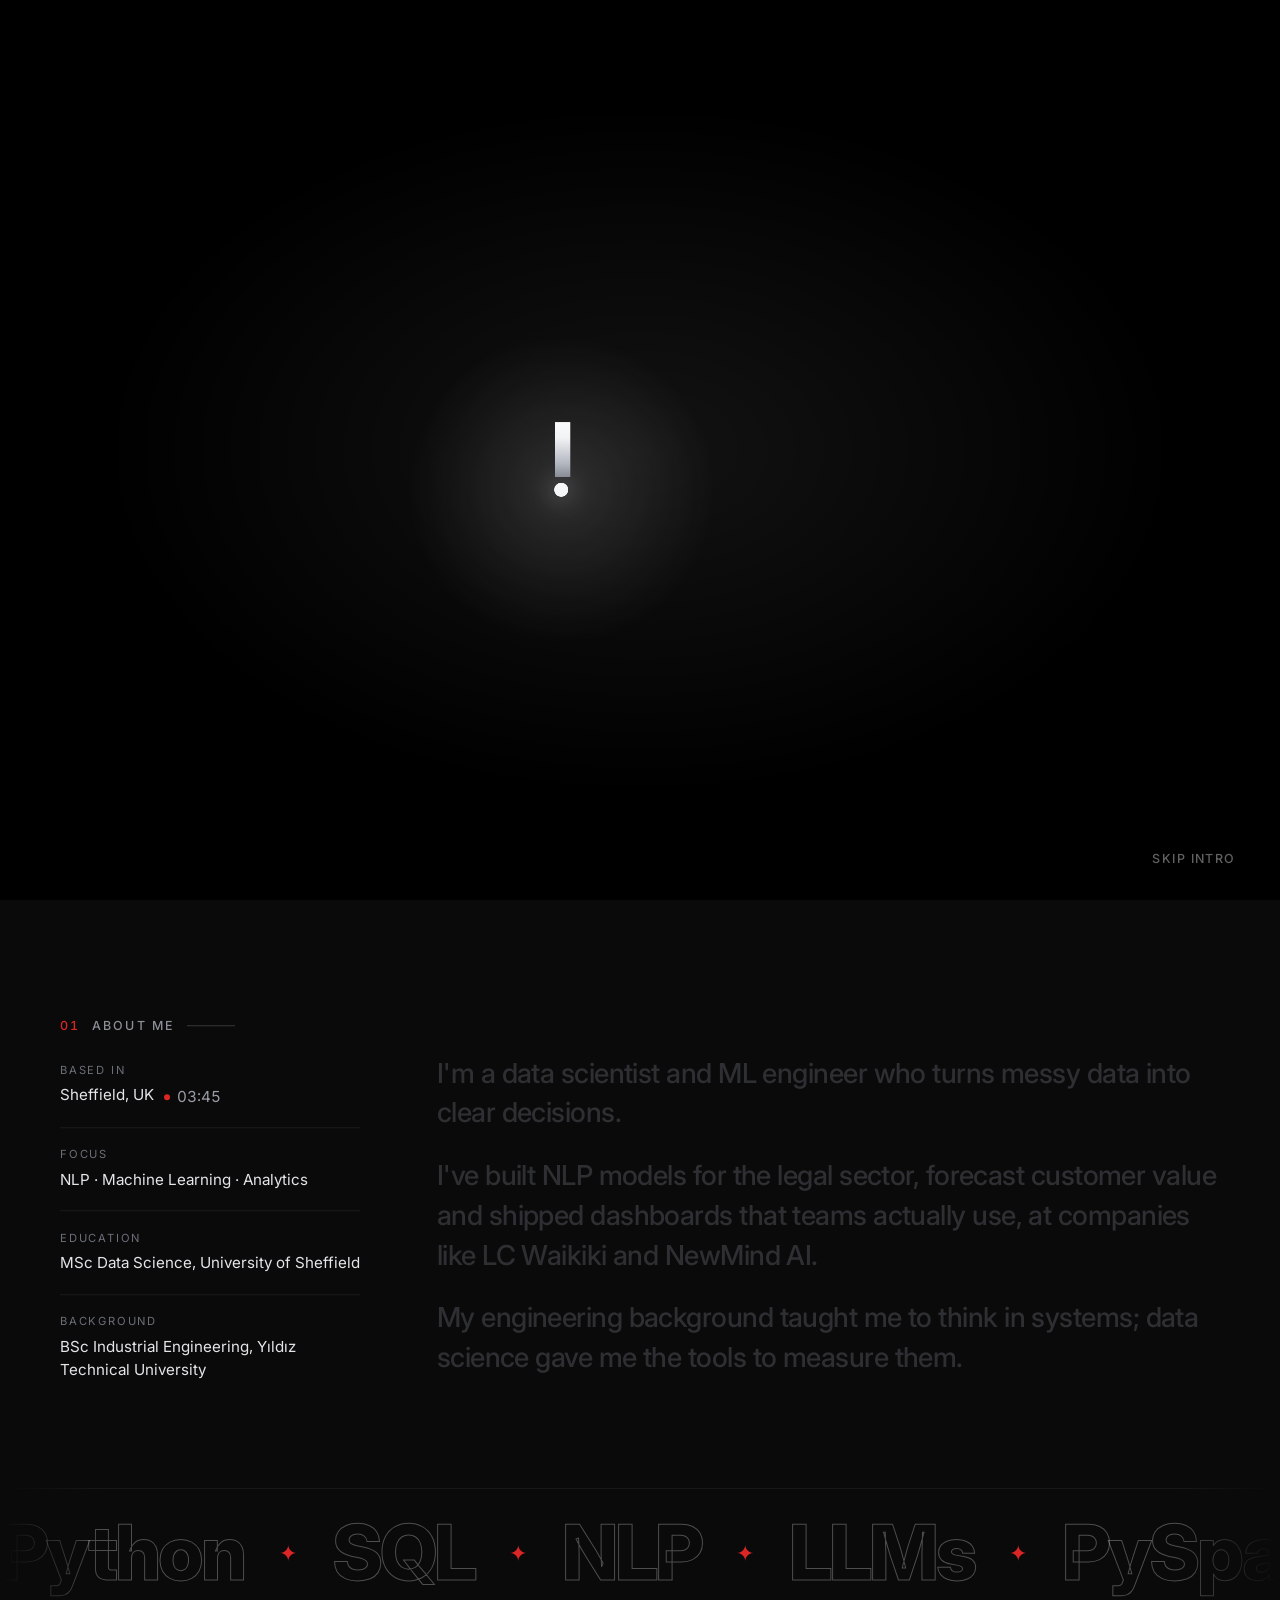
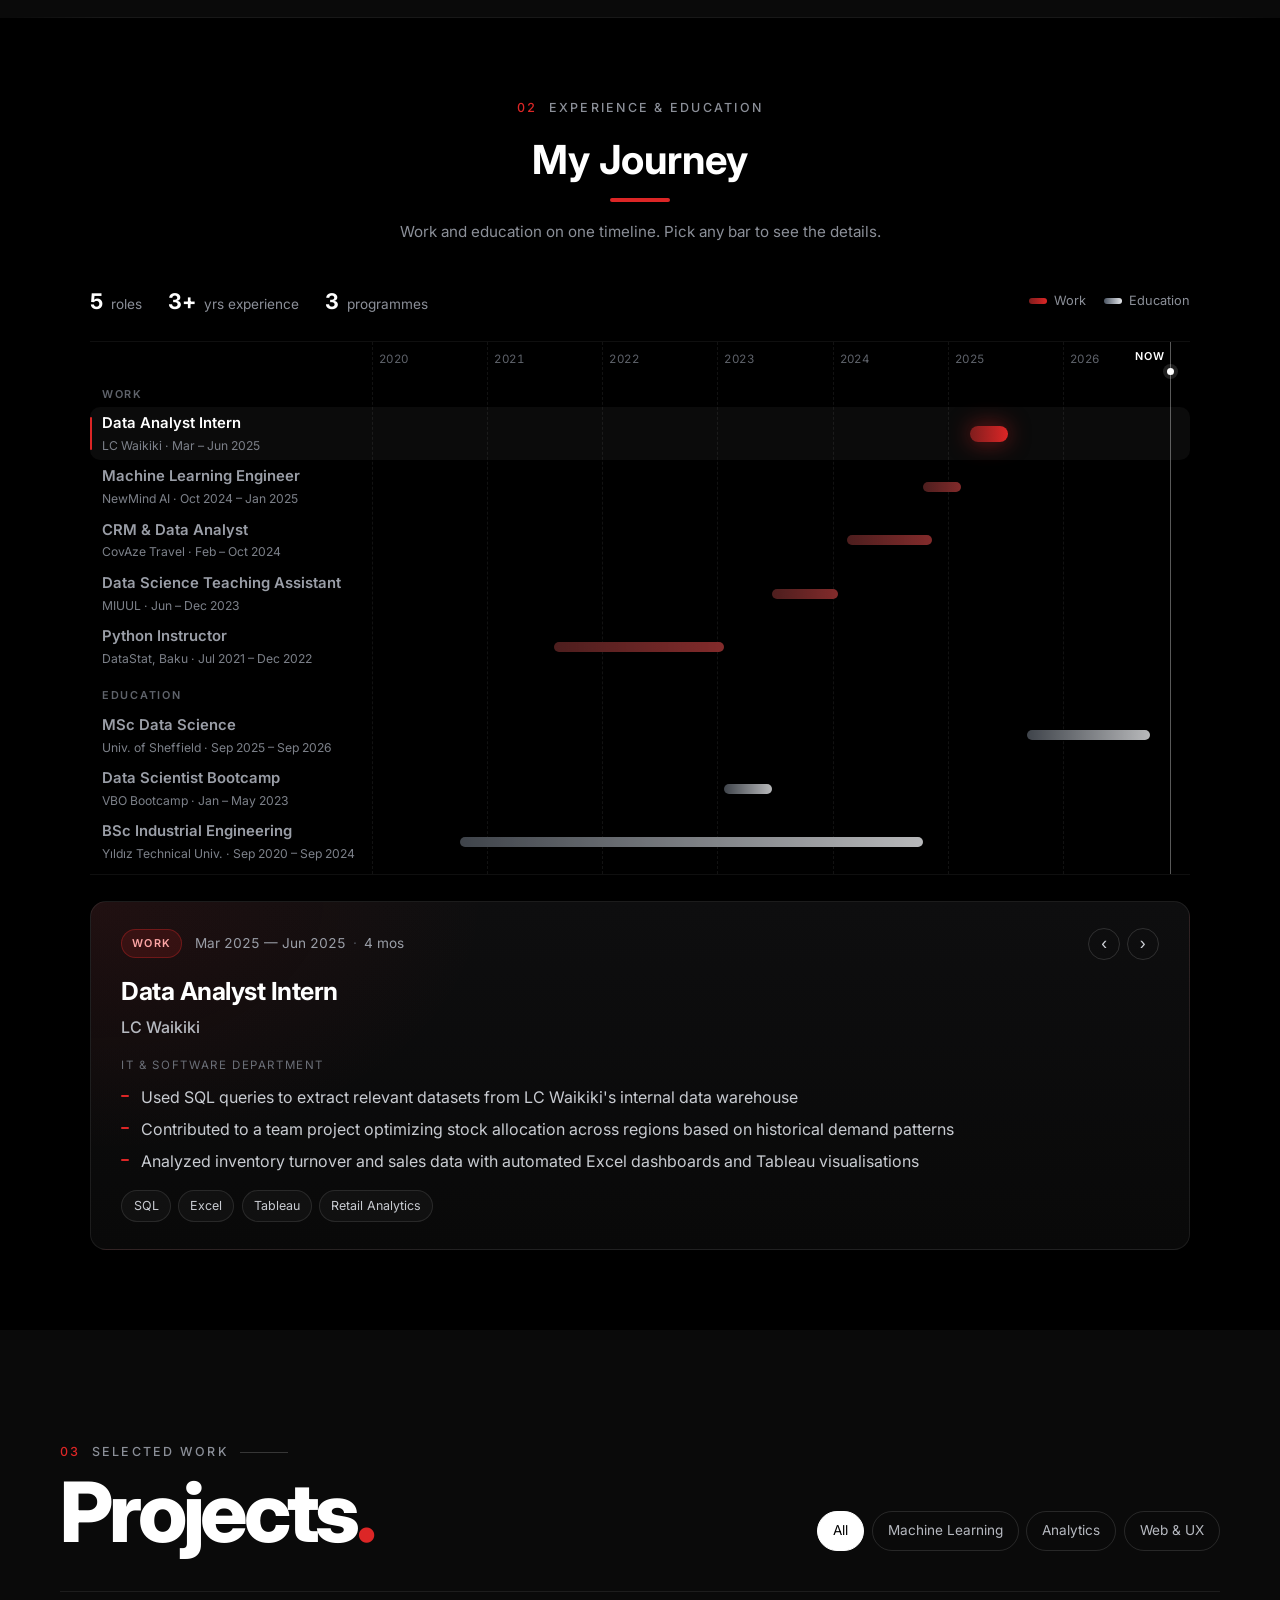
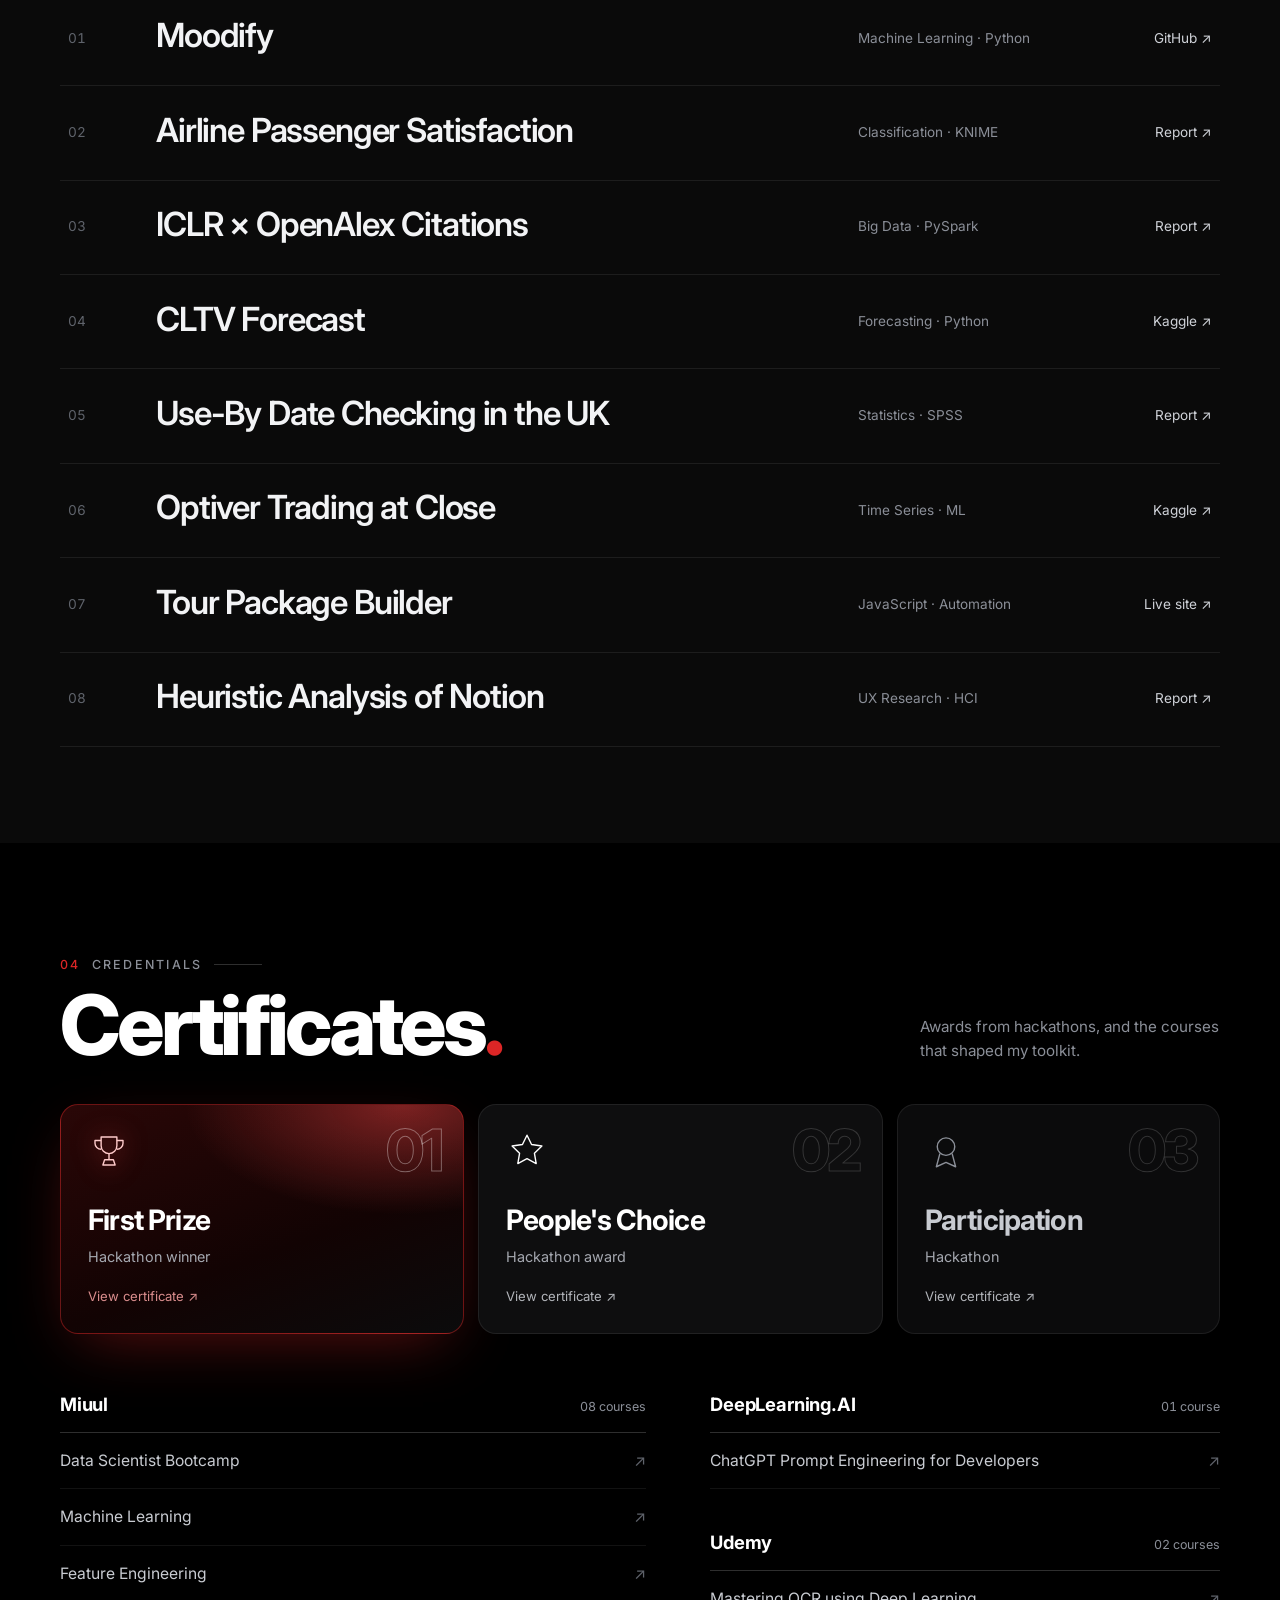
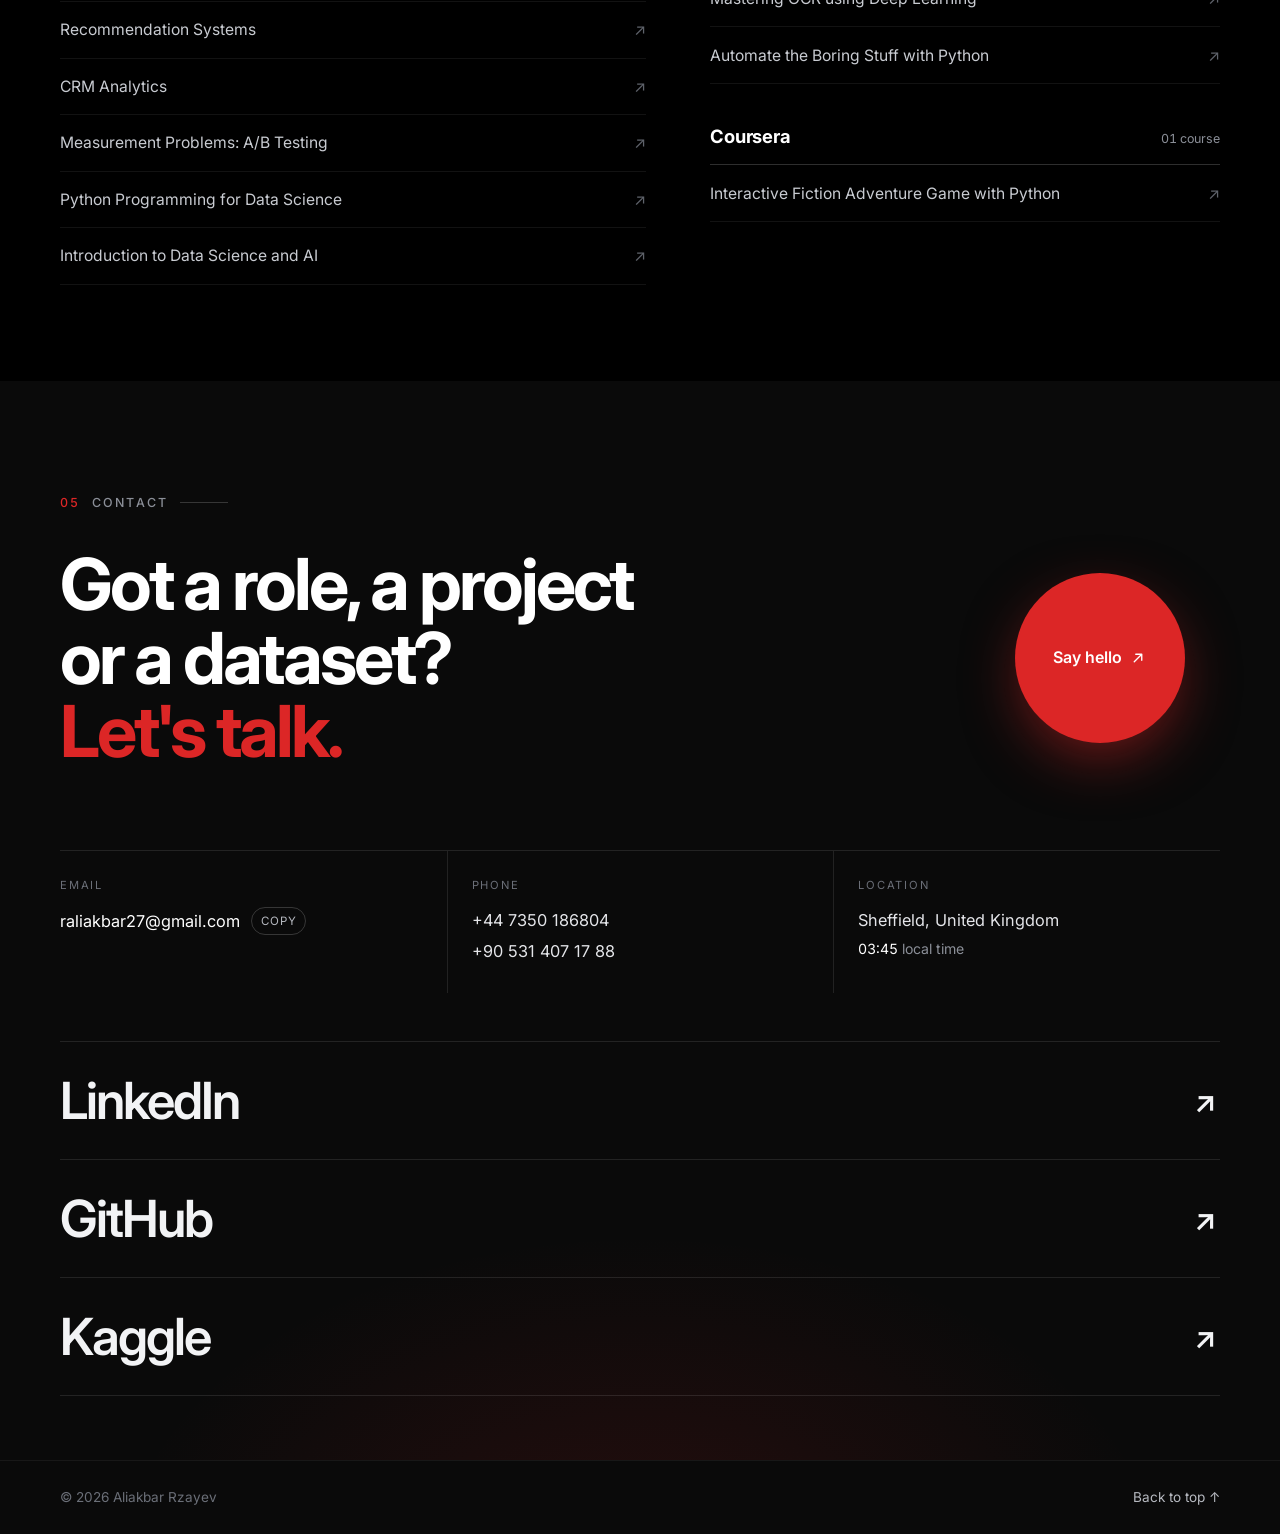
==== commit f6183a7d: "Add files via upload" ====
--- a/index.html
+++ b/index.html
@@ -64,74 +64,29 @@
 
     <!-- About Section -->
     <section id="about" class="ab">
-        <div class="container">
-            <p class="ab-kicker"><span>01</span> About me</p>
+        <div class="container ab-grid">
+            <aside class="ab-side">
+                <p class="ab-kicker"><span>01</span> About me</p>
+                <dl class="ab-facts">
+                    <div><dt>Based in</dt><dd>Sheffield, UK <span class="ab-now"><i></i><span class="ab-clock">--:--</span></span></dd></div>
+                    <div><dt>Focus</dt><dd>NLP · Machine Learning · Analytics</dd></div>
+                    <div><dt>Education</dt><dd>MSc Data Science, University of Sheffield</dd></div>
+                    <div><dt>Background</dt><dd>BSc Industrial Engineering, Yıldız Technical University</dd></div>
+                </dl>
+            </aside>
 
             <!-- Words light up as you scroll. Words inside <em> turn red. -->
-            <h2 class="ab-statement" data-scrub>
-                I'm a data scientist and ML engineer who turns <em>messy data</em> into <em>clear decisions</em>
-                — from NLP models for the legal sector to demand forecasts and dashboards that teams actually use.
-            </h2>
-            <p class="ab-lede">
-                With a foundation in Industrial Engineering and an MSc in Data Science from the University of Sheffield,
-                I've worked with companies like LC Waikiki and NewMind AI on everything from SQL pipelines to fine-tuned language models.
-            </p>
-
-            <div class="ab-bento">
-                <!-- Path -->
-                <article class="ab-tile ab-path">
-                    <p class="ab-label">The path</p>
-                    <h3>From optimising factories to optimising models.</h3>
-                    <ol class="ab-steps">
-                        <li><b>Industrial Engineering</b><small>Yıldız Technical Univ.</small></li>
-                        <li><b>Teaching &amp; Analytics</b><small>DataStat · MIUUL · CovAze</small></li>
-                        <li><b>ML &amp; NLP</b><small>NewMind AI · LC Waikiki</small></li>
-                        <li><b>MSc Data Science</b><small>Univ. of Sheffield</small></li>
-                    </ol>
-                </article>
-
-                <!-- Location -->
-                <article class="ab-tile ab-loc">
-                    <p class="ab-label">Based in</p>
-                    <h3>Sheffield, UK</h3>
-                    <p class="ab-time"><span class="ab-clock">--:--</span> local time</p>
-                    <canvas class="ab-dots" aria-hidden="true"></canvas>
-                </article>
-
-                <!-- Numbers -->
-                <article class="ab-tile ab-stats">
-                    <p class="ab-label">In numbers</p>
-                    <ul>
-                        <li><b data-count="5">0</b><span>roles</span></li>
-                        <li><b data-count="auto-projects">0</b><span>projects</span></li>
-                        <li><b data-count="auto-certs">0</b><span>certificates</span></li>
-                        <li><b data-count="2">0</b><span>hackathon awards</span></li>
-                    </ul>
-                </article>
-
-                <!-- Toolkit marquee -->
-                <article class="ab-tile ab-tools">
-                    <p class="ab-label">Toolkit</p>
-                    <div class="ab-marquee">
-                        <div class="ab-track">
-                            <span>Python</span><span>SQL</span><span>PySpark</span><span>Databricks</span><span>Tableau</span><span>Excel</span><span>KNIME</span><span>SPSS</span><span>JavaScript</span><span>HTML/CSS</span>
-                        </div>
-                    </div>
-                    <div class="ab-marquee ab-marquee--rev">
-                        <div class="ab-track">
-                            <span>Machine Learning</span><span>Deep Learning</span><span>NLP</span><span>LLMs</span><span>Fine-tuning</span><span>Forecasting</span><span>A/B Testing</span><span>CRM Analytics</span><span>Data Visualisation</span><span>UX Research</span>
-                        </div>
-                    </div>
-                </article>
-
-                <!-- CTA -->
-                <a class="ab-tile ab-cta" href="#contact">
-                    <p class="ab-label">Say hi</p>
-                    <h3>Let's build something with data.</h3>
-                    <span class="ab-arrow" aria-hidden="true">
-                        <svg viewBox="0 0 24 24" fill="none" stroke="currentColor" stroke-width="1.6" stroke-linecap="round" stroke-linejoin="round"><path d="M7 17L17 7M9 7h8v8"/></svg>
-                    </span>
-                </a>
+            <div class="ab-text" data-scrub>
+                <p>I'm a data scientist and ML engineer who turns <em>messy data</em> into <em>clear decisions.</em></p>
+                <p>I've built NLP models for the legal sector, forecast customer value and shipped dashboards that teams actually use, at companies like LC Waikiki and NewMind AI.</p>
+                <p>My engineering background taught me to think in systems; data science gave me the tools to measure them.</p>
+            </div>
+        </div>
+
+        <!-- skills ticker -->
+        <div class="ab-ticker" aria-label="Skills">
+            <div class="ab-ticker-track">
+                <span>Python</span><b>✦</b><span>SQL</span><b>✦</b><span>NLP</span><b>✦</b><span>LLMs</span><b>✦</b><span>PySpark</span><b>✦</b><span>Machine Learning</span><b>✦</b><span>Tableau</span><b>✦</b><span>Forecasting</span><b>✦</b><span>A/B Testing</span><b>✦</b><span>Databricks</span><b>✦</b>
             </div>
         </div>
     </section>
@@ -363,176 +318,129 @@
     </section>
 
     <!-- Certificates Section -->
-    <section id="certificates" class="certificates">
-        <div class="container">
-            <h2 class="section-title">Certificates</h2>
-            <div class="certificates-grid">
-                <a href="https://drive.google.com/file/d/1Z351LrLaSYt9q8ZAghMWi-wSlVpGNf2R/view?usp=sharing" class="cert-card" target="_blank" rel="noopener">
-                    <i class="fas fa-trophy"></i>
-                    <div class="cert-info">
-                        <span class="cert-name">First Prize Award - Hackathon</span>
+    <section id="certificates" class="ct">
+        <div class="container">
+            <div class="pj-head">
+                <div>
+                    <p class="ab-kicker"><span>04</span> Credentials</p>
+                    <h2 class="pj-title-big">Certificates</h2>
+                </div>
+                <p class="ct-lede">Awards from hackathons, and the courses that shaped my toolkit.</p>
+            </div>
+
+            <!-- Awards -->
+            <div class="ct-awards">
+                <a class="ct-award ct-award--gold" href="https://drive.google.com/file/d/1Z351LrLaSYt9q8ZAghMWi-wSlVpGNf2R/view?usp=sharing" target="_blank" rel="noopener">
+                    <span class="ct-rank">01</span>
+                    <svg class="ct-icon" viewBox="0 0 48 48" fill="none" stroke="currentColor" stroke-width="1.6" stroke-linejoin="round" aria-hidden="true"><path d="M15 8h18v10a9 9 0 0 1-18 0V8z"/><path d="M15 12H8v3a7 7 0 0 0 7 7M33 12h7v3a7 7 0 0 1-7 7M24 27v7M17 40h14l-2-6H19l-2 6z"/></svg>
+                    <span class="ct-award-title">First Prize</span>
+                    <span class="ct-award-sub">Hackathon winner</span>
+                    <span class="ct-view">View certificate <i>↗</i></span>
+                </a>
+                <a class="ct-award" href="https://drive.google.com/file/d/1uQAhjjCgYdUMq5q7JNko38GsF8rubJ2j/view?usp=sharing" target="_blank" rel="noopener">
+                    <span class="ct-rank">02</span>
+                    <svg class="ct-icon" viewBox="0 0 48 48" fill="none" stroke="currentColor" stroke-width="1.6" stroke-linejoin="round" aria-hidden="true"><path d="M24 6l5.2 10.6 11.8 1.7-8.5 8.3 2 11.7L24 32.8l-10.5 5.5 2-11.7L7 18.3l11.8-1.7L24 6z"/></svg>
+                    <span class="ct-award-title">People's Choice</span>
+                    <span class="ct-award-sub">Hackathon award</span>
+                    <span class="ct-view">View certificate <i>↗</i></span>
+                </a>
+                <a class="ct-award ct-award--muted" href="https://drive.google.com/file/d/1C2mHqsgi3CTGgcvcZStGhjCBTQPsRk1A/view?usp=drive_link" target="_blank" rel="noopener">
+                    <span class="ct-rank">03</span>
+                    <svg class="ct-icon" viewBox="0 0 48 48" fill="none" stroke="currentColor" stroke-width="1.6" stroke-linejoin="round" aria-hidden="true"><circle cx="24" cy="19" r="10"/><path d="M17 27l-4 15 11-5 11 5-4-15"/></svg>
+                    <span class="ct-award-title">Participation</span>
+                    <span class="ct-award-sub">Hackathon</span>
+                    <span class="ct-view">View certificate <i>↗</i></span>
+                </a>
+            </div>
+
+            <!-- Courses, grouped by issuer -->
+            <div class="ct-groups">
+                <div class="ct-group ct-group--main">
+                    <header><span class="ct-issuer">Miuul</span><span class="ct-count"></span></header>
+                    <ul>
+                        <li><a href="https://certificate.miuul.com/aliakbar_rzayev" target="_blank" rel="noopener">Data Scientist Bootcamp<i>↗</i></a></li>
+                        <li><a href="https://learning.miuul.com/certificates/jtauy0oqup" target="_blank" rel="noopener">Machine Learning<i>↗</i></a></li>
+                        <li><a href="https://learning.miuul.com/certificates/khj2biensb" target="_blank" rel="noopener">Feature Engineering<i>↗</i></a></li>
+                        <li><a href="https://learning.miuul.com/certificates/cau880pbfe" target="_blank" rel="noopener">Recommendation Systems<i>↗</i></a></li>
+                        <li><a href="https://learning.miuul.com/certificates/we0af8np7t" target="_blank" rel="noopener">CRM Analytics<i>↗</i></a></li>
+                        <li><a href="https://learning.miuul.com/certificates/0hv5ofuvdi" target="_blank" rel="noopener">Measurement Problems: A/B Testing<i>↗</i></a></li>
+                        <li><a href="https://learning.miuul.com/certificates/66rvl0qfbh" target="_blank" rel="noopener">Python Programming for Data Science<i>↗</i></a></li>
+                        <li><a href="https://learning.miuul.com/certificates/q8uteqw0qv" target="_blank" rel="noopener">Introduction to Data Science and AI<i>↗</i></a></li>
+                    </ul>
+                </div>
+                <div class="ct-side">
+                    <div class="ct-group">
+                        <header><span class="ct-issuer">DeepLearning.AI</span><span class="ct-count"></span></header>
+                        <ul>
+                            <li><a href="https://learn.deeplearning.ai/accomplishments/729dffc2-d09d-4b74-93da-5f7a3289cec9?usp=sharing" target="_blank" rel="noopener">ChatGPT Prompt Engineering for Developers<i>↗</i></a></li>
+                        </ul>
                     </div>
-                    <i class="fas fa-external-link-alt cert-link-icon"></i>
-                </a>
-                <a href="https://drive.google.com/file/d/1uQAhjjCgYdUMq5q7JNko38GsF8rubJ2j/view?usp=sharing" class="cert-card" target="_blank" rel="noopener">
-                    <i class="fas fa-award"></i>
-                    <div class="cert-info">
-                        <span class="cert-name">People's Choice Award - Hackathon</span>
+                    <div class="ct-group">
+                        <header><span class="ct-issuer">Udemy</span><span class="ct-count"></span></header>
+                        <ul>
+                            <li><a href="http://ude.my/UC-7b7a34cf-256f-4f8a-93bd-acbc353d4ce4" target="_blank" rel="noopener">Mastering OCR using Deep Learning<i>↗</i></a></li>
+                            <li><a href="https://www.udemy.com/certificate/UC-ae46449d-817c-4ff8-b2e7-eb36afb9b270/" target="_blank" rel="noopener">Automate the Boring Stuff with Python<i>↗</i></a></li>
+                        </ul>
                     </div>
-                    <i class="fas fa-external-link-alt cert-link-icon"></i>
-                </a>
-                <a href="https://drive.google.com/file/d/1C2mHqsgi3CTGgcvcZStGhjCBTQPsRk1A/view?usp=drive_link" class="cert-card" target="_blank" rel="noopener">
-                    <i class="fas fa-certificate"></i>
-                    <div class="cert-info">
-                        <span class="cert-name">Certificate of Participation - Hackathon</span>
+                    <div class="ct-group">
+                        <header><span class="ct-issuer">Coursera</span><span class="ct-count"></span></header>
+                        <ul>
+                            <li><a href="https://drive.google.com/file/d/1XE8W_STmAeGj8I4UFW18YxIQyhgPyZaC/view?usp=sharing" target="_blank" rel="noopener">Interactive Fiction Adventure Game with Python<i>↗</i></a></li>
+                        </ul>
                     </div>
-                    <i class="fas fa-external-link-alt cert-link-icon"></i>
-                </a>
-                <a href="https://drive.google.com/file/d/1XE8W_STmAeGj8I4UFW18YxIQyhgPyZaC/view?usp=sharing" class="cert-card" target="_blank" rel="noopener">
-                    <i class="fas fa-certificate"></i>
-                    <div class="cert-info">
-                        <span class="cert-name">Interactive Fiction Adventure Game with Python</span>
-                        <span class="cert-issuer">Coursera</span>
-                    </div>
-                    <i class="fas fa-external-link-alt cert-link-icon"></i>
-                </a>
-                <a href="https://learn.deeplearning.ai/accomplishments/729dffc2-d09d-4b74-93da-5f7a3289cec9?usp=sharing" class="cert-card" target="_blank" rel="noopener">
-                    <i class="fas fa-certificate"></i>
-                    <div class="cert-info">
-                        <span class="cert-name">ChatGPT Prompt Engineering for Developers</span>
-                        <span class="cert-issuer">DeepLearning.AI</span>
-                    </div>
-                    <i class="fas fa-external-link-alt cert-link-icon"></i>
-                </a>
-                <a href="https://certificate.miuul.com/aliakbar_rzayev" class="cert-card" target="_blank" rel="noopener">
-                    <i class="fas fa-certificate"></i>
-                    <div class="cert-info">
-                        <span class="cert-name">Data Scientist Bootcamp</span>
-                        <span class="cert-issuer">Miuul</span>
-                    </div>
-                    <i class="fas fa-external-link-alt cert-link-icon"></i>
-                </a>
-                <a href="https://learning.miuul.com/certificates/khj2biensb" class="cert-card" target="_blank" rel="noopener">
-                    <i class="fas fa-certificate"></i>
-                    <div class="cert-info">
-                        <span class="cert-name">Feature Engineering</span>
-                        <span class="cert-issuer">Miuul</span>
-                    </div>
-                    <i class="fas fa-external-link-alt cert-link-icon"></i>
-                </a>
-                <a href="https://learning.miuul.com/certificates/q8uteqw0qv" class="cert-card" target="_blank" rel="noopener">
-                    <i class="fas fa-certificate"></i>
-                    <div class="cert-info">
-                        <span class="cert-name">Introduction to Data Science and AI</span>
-                        <span class="cert-issuer">Miuul</span>
-                    </div>
-                    <i class="fas fa-external-link-alt cert-link-icon"></i>
-                </a>
-                <a href="https://learning.miuul.com/certificates/we0af8np7t" class="cert-card" target="_blank" rel="noopener">
-                    <i class="fas fa-certificate"></i>
-                    <div class="cert-info">
-                        <span class="cert-name">CRM Analytics</span>
-                        <span class="cert-issuer">Miuul</span>
-                    </div>
-                    <i class="fas fa-external-link-alt cert-link-icon"></i>
-                </a>
-                <a href="https://learning.miuul.com/certificates/66rvl0qfbh" class="cert-card" target="_blank" rel="noopener">
-                    <i class="fas fa-certificate"></i>
-                    <div class="cert-info">
-                        <span class="cert-name">Python Programming for Data Science</span>
-                        <span class="cert-issuer">Miuul</span>
-                    </div>
-                    <i class="fas fa-external-link-alt cert-link-icon"></i>
-                </a>
-                <a href="https://learning.miuul.com/certificates/jtauy0oqup" class="cert-card" target="_blank" rel="noopener">
-                    <i class="fas fa-certificate"></i>
-                    <div class="cert-info">
-                        <span class="cert-name">Machine Learning</span>
-                        <span class="cert-issuer">Miuul</span>
-                    </div>
-                    <i class="fas fa-external-link-alt cert-link-icon"></i>
-                </a>
-                <a href="https://learning.miuul.com/certificates/cau880pbfe" class="cert-card" target="_blank" rel="noopener">
-                    <i class="fas fa-certificate"></i>
-                    <div class="cert-info">
-                        <span class="cert-name">Recommendation Systems</span>
-                        <span class="cert-issuer">Miuul</span>
-                    </div>
-                    <i class="fas fa-external-link-alt cert-link-icon"></i>
-                </a>
-                <a href="https://learning.miuul.com/certificates/0hv5ofuvdi" class="cert-card" target="_blank" rel="noopener">
-                    <i class="fas fa-certificate"></i>
-                    <div class="cert-info">
-                        <span class="cert-name">Measurement Problems - A/B Testing</span>
-                        <span class="cert-issuer">Miuul</span>
-                    </div>
-                    <i class="fas fa-external-link-alt cert-link-icon"></i>
-                </a>
-                <a href="https://www.udemy.com/certificate/UC-ae46449d-817c-4ff8-b2e7-eb36afb9b270/" class="cert-card" target="_blank" rel="noopener">
-                    <i class="fas fa-certificate"></i>
-                    <div class="cert-info">
-                        <span class="cert-name">Automate the Boring Stuff with Python</span>
-                        <span class="cert-issuer">Udemy</span>
-                    </div>
-                    <i class="fas fa-external-link-alt cert-link-icon"></i>
-                </a>
-                <a href="http://ude.my/UC-7b7a34cf-256f-4f8a-93bd-acbc353d4ce4" class="cert-card" target="_blank" rel="noopener">
-                    <i class="fas fa-certificate"></i>
-                    <div class="cert-info">
-                        <span class="cert-name">Mastering OCR using Deep Learning</span>
-                        <span class="cert-issuer">Udemy</span>
-                    </div>
-                    <i class="fas fa-external-link-alt cert-link-icon"></i>
-                </a>
+                </div>
             </div>
         </div>
     </section>
 
     <!-- Contact Section -->
-    <section id="contact" class="contact">
-        <div class="container">
-            <h2 class="section-title">Get In Touch</h2>
-            <div class="contact-content">
-                <div class="contact-info">
-                    <p>Want to have a chat?</p>
-                    <div class="contact-details">
-                        <div class="contact-item">
-                            <i class="fas fa-envelope"></i>
-                            <a href="mailto:raliakbar27@gmail.com">raliakbar27@gmail.com</a>
-                        </div>
-                        <div class="contact-item">
-                            <i class="fas fa-phone"></i>
-                            <a href="tel:+447350186804">+44 7350186804</a>
-                            <a href="tel:+905314071788">+90 5314071788</a>
-                        </div>
-                        <div class="contact-item">
-                            <i class="fas fa-map-marker-alt"></i>
-                            <span>Sheffield, United Kingdom</span>
-                        </div>
-                    </div>
-                    <div class="social-links">
-                        <a href="https://www.linkedin.com/in/aliakbarrzayev/" target="_blank" aria-label="LinkedIn">
-                            <i class="fab fa-linkedin"></i>
-                        </a>
-                        <a href="https://github.com/A1iakbar" target="_blank" aria-label="GitHub">
-                            <i class="fab fa-github"></i>
-                        </a>
-                        <a href="https://www.kaggle.com/aliakbarrzayev" target="_blank" aria-label="Kaggle">
-                            <i class="fab fa-kaggle"></i>
-                        </a>
-                        <a href="mailto:raliakbar27@gmail.com" aria-label="Email">
-                            <i class="fas fa-envelope"></i>
-                        </a>
-                    </div>
-                </div>
-            </div>
+    <section id="contact" class="cx">
+        <div class="container">
+            <p class="ab-kicker"><span>05</span> Contact</p>
+            <div class="cx-hero">
+                <h2 class="cx-title">Got a role, a project<br>or a dataset? <span>Let's talk.</span></h2>
+                <div class="cx-magnet-zone">
+                    <a class="cx-magnet" href="mailto:raliakbar27@gmail.com">
+                        <span class="cx-magnet-inner">Say hello
+                            <svg viewBox="0 0 24 24" fill="none" stroke="currentColor" stroke-width="1.8" stroke-linecap="round" stroke-linejoin="round" aria-hidden="true"><path d="M7 17L17 7M9 7h8v8"/></svg>
+                        </span>
+                    </a>
+                </div>
+            </div>
+
+            <div class="cx-grid">
+                <div class="cx-cell">
+                    <p class="cx-label">Email</p>
+                    <button type="button" class="cx-copy" data-copy="raliakbar27@gmail.com">
+                        <span class="cx-copy-text">raliakbar27@gmail.com</span>
+                        <span class="cx-copy-hint">Copy</span>
+                    </button>
+                </div>
+                <div class="cx-cell">
+                    <p class="cx-label">Phone</p>
+                    <a href="tel:+447350186804">+44 7350 186804</a>
+                    <a href="tel:+905314071788">+90 531 407 17 88</a>
+                </div>
+                <div class="cx-cell">
+                    <p class="cx-label">Location</p>
+                    <p>Sheffield, United Kingdom</p>
+                    <p class="cx-muted"><span class="ab-clock">--:--</span> local time</p>
+                </div>
+            </div>
+
+            <nav class="cx-social" aria-label="Social links">
+                <a href="https://www.linkedin.com/in/aliakbarrzayev/" target="_blank" rel="noopener"><span>LinkedIn</span><i>↗</i></a>
+                <a href="https://github.com/A1iakbar" target="_blank" rel="noopener"><span>GitHub</span><i>↗</i></a>
+                <a href="https://www.kaggle.com/aliakbarrzayev" target="_blank" rel="noopener"><span>Kaggle</span><i>↗</i></a>
+            </nav>
         </div>
     </section>
 
     <!-- Footer -->
-    <footer class="footer">
-        <div class="container">
-            <p>&copy; 2025 Aliakbar Rzayev. All rights reserved.</p>
+    <footer class="footer cx-foot">
+        <div class="container">
+            <p>© <span class="cx-year">2026</span> Aliakbar Rzayev</p>
+            <a href="#home" class="cx-top">Back to top <i>↑</i></a>
         </div>
     </footer>
 
--- a/hero.css
+++ b/hero.css
@@ -83,7 +83,7 @@
     position: absolute;
     left: 50%;
     top: 0;
-    z-index: 1;
+    z-index: 3;   /* above the particle portrait */
     transform-origin: 50% 50%;
     will-change: transform;
     opacity: 0;
--- a/sections.css
+++ b/sections.css
@@ -30,244 +30,113 @@
 /* ======================= ABOUT ======================= */
 .ab {
     background: var(--bg-secondary);
-    padding: 7rem 0 6rem;
+    padding: 7rem 0 0;
     position: relative;
     overflow: hidden;
 }
-.ab::before {   /* faint red aura */
-    content: '';
-    position: absolute;
-    width: 60vw;
-    height: 60vw;
-    right: -25vw;
-    top: -20vw;
-    background: radial-gradient(circle, rgba(220, 38, 38, .10), transparent 65%);
-    pointer-events: none;
-}
-
-.ab-statement {
-    position: relative;
-    font-size: clamp(1.9rem, 4.2vw, 3.6rem);
-    font-weight: 600;
-    line-height: 1.12;
-    letter-spacing: -.035em;
-    max-width: 1050px;
-    margin: 0 0 2rem;
-    color: #fff;
-}
-.ab-statement .w {
-    color: #2c2d31;
-    transition: color .35s ease;
-}
-.ab-statement .w.on { color: #f4f5f7; }
-.ab-statement em { font-style: normal; }
-.ab-statement em .w.on { color: var(--primary-color); }
-
-.ab-lede {
-    max-width: 640px;
-    color: #9a9ea7;
-    font-size: 1.05rem;
-    line-height: 1.75;
-    margin-bottom: 3.5rem;
-}
-
-/* ---------- bento ---------- */
-.ab-bento {
+
+.ab-grid {
     display: grid;
-    grid-template-columns: repeat(4, 1fr);
-    grid-auto-rows: minmax(170px, auto);
-    gap: 14px;
-}
-
-.ab-tile {
-    --mx: 50%;
-    --my: 50%;
-    position: relative;
-    padding: 1.5rem 1.6rem;
-    border-radius: 18px;
-    background: #0f0f10;
-    border: 1px solid rgba(255, 255, 255, .07);
-    overflow: hidden;
-    color: inherit;
-    text-decoration: none;
-    isolation: isolate;
-    opacity: 0;
-    transform: translateY(24px);
-    transition: opacity .7s ease, transform .7s cubic-bezier(.2, .8, .2, 1), border-color .3s ease;
-}
-.ab-bento.is-in .ab-tile { opacity: 1; transform: none; }
-.ab-bento.is-in .ab-tile:nth-child(2) { transition-delay: .08s; }
-.ab-bento.is-in .ab-tile:nth-child(3) { transition-delay: .16s; }
-.ab-bento.is-in .ab-tile:nth-child(4) { transition-delay: .24s; }
-.ab-bento.is-in .ab-tile:nth-child(5) { transition-delay: .32s; }
-
-/* spotlight that follows the cursor */
-.ab-tile::before {
-    content: '';
-    position: absolute;
-    inset: 0;
-    z-index: -1;
-    background: radial-gradient(420px circle at var(--mx) var(--my), rgba(220, 38, 38, .13), transparent 45%);
-    opacity: 0;
-    transition: opacity .35s ease;
-}
-.ab-tile:hover::before { opacity: 1; }
-.ab-tile:hover { border-color: rgba(220, 38, 38, .35); }
-
-.ab-label {
+    grid-template-columns: minmax(220px, 300px) 1fr;
+    gap: clamp(2rem, 6vw, 6rem);
+    align-items: start;
+}
+
+.ab-side { position: sticky; top: 110px; }
+
+.ab-facts { margin: 0; display: grid; gap: 1.15rem; }
+.ab-facts div { padding-bottom: 1.15rem; border-bottom: 1px solid rgba(255, 255, 255, .07); }
+.ab-facts div:last-child { border-bottom: 0; }
+.ab-facts dt {
     font-size: .7rem;
-    letter-spacing: .18em;
+    letter-spacing: .16em;
     text-transform: uppercase;
     color: #6b6f78;
-    margin-bottom: .7rem;
-}
-.ab-tile h3 {
-    font-size: 1.35rem;
-    font-weight: 600;
+    margin-bottom: .3rem;
+}
+.ab-facts dd { margin: 0; color: #e4e5e9; font-size: .95rem; line-height: 1.5; }
+
+.ab-now {
+    display: inline-flex;
+    align-items: center;
+    gap: .4rem;
+    margin-left: .4rem;
+    color: #9a9ea7;
+    font-variant-numeric: tabular-nums;
+}
+.ab-now i {
+    width: 6px;
+    height: 6px;
+    border-radius: 50%;
+    background: var(--primary-color);
+    box-shadow: 0 0 0 0 rgba(220, 38, 38, .6);
+    animation: abBlink 2s ease-out infinite;
+}
+@keyframes abBlink {
+    0%   { box-shadow: 0 0 0 0 rgba(220, 38, 38, .6); }
+    100% { box-shadow: 0 0 0 8px rgba(220, 38, 38, 0); }
+}
+
+/* scroll-lit paragraphs */
+.ab-text { padding-top: 2.6rem; }
+.ab-text p {
+    font-size: clamp(1.3rem, 2.15vw, 1.85rem);
+    font-weight: 500;
+    line-height: 1.45;
     letter-spacing: -.02em;
-    line-height: 1.25;
-    color: #fff;
-}
-
-/* path tile */
-.ab-path { grid-column: span 2; grid-row: span 2; display: flex; flex-direction: column; }
-.ab-path h3 { font-size: 1.7rem; max-width: 16ch; }
-.ab-steps {
-    list-style: none;
-    margin: auto 0 0;
-    padding: 2rem 0 0 0;
-    position: relative;
-    display: grid;
-    gap: 1.1rem;
-}
-.ab-steps::before {   /* vertical line that draws itself */
-    content: '';
-    position: absolute;
-    left: 5px;
-    top: 2.35rem;
-    bottom: .5rem;
-    width: 1px;
-    background: linear-gradient(var(--primary-color), rgba(220, 38, 38, .15));
-    transform: scaleY(0);
-    transform-origin: top;
-    transition: transform 1.4s cubic-bezier(.2, .8, .2, 1) .3s;
-}
-.ab-bento.is-in .ab-steps::before { transform: scaleY(1); }
-.ab-steps li {
-    position: relative;
-    padding-left: 1.8rem;
-    display: flex;
-    flex-direction: column;
-}
-.ab-steps li::before {
-    content: '';
-    position: absolute;
-    left: 0;
-    top: .35rem;
-    width: 11px;
-    height: 11px;
-    border-radius: 50%;
-    background: #0f0f10;
-    border: 2px solid var(--primary-color);
-}
-.ab-steps li:last-child::before { background: var(--primary-color); box-shadow: 0 0 14px rgba(220, 38, 38, .7); }
-.ab-steps b { font-weight: 600; color: #ececef; }
-.ab-steps small { color: #7c8089; font-size: .82rem; }
-
-/* location tile */
-.ab-loc { grid-column: span 2; }
-.ab-time { color: #9a9ea7; margin-top: .3rem; font-size: .9rem; }
-.ab-clock { color: #fff; font-variant-numeric: tabular-nums; font-weight: 600; }
-.ab-dots {
-    position: absolute;
-    right: 0;
-    bottom: 0;
-    width: 60%;
-    height: 100%;
-    z-index: -1;
-    opacity: .9;
-    -webkit-mask-image: linear-gradient(90deg, transparent, #000 40%);
-    mask-image: linear-gradient(90deg, transparent, #000 40%);
-}
-
-/* numbers tile */
-.ab-stats { grid-column: span 2; }
-.ab-stats ul {
-    list-style: none;
-    padding: 0;
-    margin: .4rem 0 0;
-    display: grid;
-    grid-template-columns: repeat(4, 1fr);
-    gap: .5rem;
-}
-.ab-stats li { display: flex; flex-direction: column; }
-.ab-stats b {
-    font-size: clamp(2rem, 3.2vw, 2.8rem);
-    font-weight: 700;
+    margin: 0 0 1.4rem;
+    max-width: 34em;
+}
+.ab-text .w {
+    color: #2e2f33;
+    transition: color .35s ease;
+}
+.ab-text .w.on { color: #f1f2f4; }
+.ab-text em { font-style: normal; }
+.ab-text em .w.on { color: var(--primary-color); }
+
+/* big outlined skills ticker */
+.ab-ticker {
+    margin-top: 5.5rem;
+    padding: 1.6rem 0;
+    border-top: 1px solid rgba(255, 255, 255, .06);
+    border-bottom: 1px solid rgba(255, 255, 255, .06);
+    overflow: hidden;
+    -webkit-mask-image: linear-gradient(90deg, transparent, #000 8%, #000 92%, transparent);
+    mask-image: linear-gradient(90deg, transparent, #000 8%, #000 92%, transparent);
+}
+.ab-ticker-track {
+    display: flex;
+    align-items: center;
+    gap: 2.2rem;
+    width: max-content;
+    animation: abScroll 45s linear infinite;
+}
+.ab-ticker:hover .ab-ticker-track { animation-play-state: paused; }
+.ab-ticker span {
+    font-size: clamp(2.4rem, 6vw, 5rem);
+    font-weight: 800;
     letter-spacing: -.04em;
     line-height: 1;
-    color: #fff;
-    font-variant-numeric: tabular-nums;
-}
-.ab-stats span { color: #7c8089; font-size: .8rem; margin-top: .4rem; }
-
-/* toolkit tile */
-.ab-tools { grid-column: span 3; padding-left: 0; padding-right: 0; }
-.ab-tools .ab-label { padding: 0 1.6rem; }
-.ab-marquee {
-    overflow: hidden;
-    -webkit-mask-image: linear-gradient(90deg, transparent, #000 10%, #000 90%, transparent);
-    mask-image: linear-gradient(90deg, transparent, #000 10%, #000 90%, transparent);
-    margin-top: .7rem;
-}
-.ab-track {
-    display: flex;
-    gap: .6rem;
-    width: max-content;
-    animation: abScroll 38s linear infinite;
-}
-.ab-marquee--rev .ab-track { animation-direction: reverse; animation-duration: 44s; }
-.ab-tools:hover .ab-track { animation-play-state: paused; }
-.ab-track span {
     white-space: nowrap;
-    padding: .55rem 1rem;
-    border-radius: 99px;
-    border: 1px solid rgba(255, 255, 255, .09);
-    background: rgba(255, 255, 255, .025);
-    color: #d4d6db;
-    font-size: .9rem;
-    transition: border-color .2s ease, color .2s ease, background .2s ease;
-}
-.ab-track span:hover { border-color: var(--primary-color); color: #fff; background: rgba(220, 38, 38, .12); }
+    color: transparent;
+    -webkit-text-stroke: 1px rgba(255, 255, 255, .28);
+    transition: color .3s ease, -webkit-text-stroke-color .3s ease;
+}
+.ab-ticker span:hover { color: #fff; -webkit-text-stroke-color: #fff; }
+.ab-ticker b { color: var(--primary-color); font-size: 1.4rem; font-weight: 400; }
 @keyframes abScroll { to { transform: translateX(-50%); } }
 
-/* CTA tile */
-.ab-cta {
-    grid-column: span 1;
-    background: linear-gradient(150deg, #b91c1c, #dc2626 55%, #ef4444);
-    border-color: transparent;
-    display: flex;
-    flex-direction: column;
-    cursor: pointer;
-}
-.ab-cta .ab-label { color: rgba(255, 255, 255, .7); }
-.ab-cta h3 { font-size: 1.25rem; }
-.ab-cta::before { background: radial-gradient(300px circle at var(--mx) var(--my), rgba(255, 255, 255, .22), transparent 50%); }
-.ab-cta:hover { border-color: transparent; }
-.ab-arrow {
-    margin-top: auto;
-    align-self: flex-end;
-    width: 46px;
-    height: 46px;
-    border-radius: 50%;
-    background: #000;
-    color: #fff;
-    display: grid;
-    place-items: center;
-    transition: transform .35s cubic-bezier(.2, .8, .2, 1);
-}
-.ab-arrow svg { width: 20px; height: 20px; }
-.ab-cta:hover .ab-arrow { transform: rotate(45deg) scale(1.08); }
+@media (max-width: 860px) {
+    .ab-grid { grid-template-columns: 1fr; }
+    .ab-side { position: static; }
+    .ab-text { padding-top: 0; }
+    .ab { padding-top: 5rem; }
+    .ab-ticker { margin-top: 3.5rem; }
+}
+@media (prefers-reduced-motion: reduce) {
+    .ab-ticker-track, .ab-now i { animation: none; }
+}
 
 /* ======================= PROJECTS ======================= */
 .pj {
@@ -429,10 +298,6 @@
 
 /* ---------- responsive ---------- */
 @media (max-width: 980px) {
-    .ab-bento { grid-template-columns: repeat(2, 1fr); }
-    .ab-path { grid-row: span 1; }
-    .ab-tools { grid-column: span 2; }
-    .ab-cta { grid-column: span 2; min-height: 150px; }
     .pj-link { grid-template-columns: 48px minmax(0, 1fr) 100px; }
     .pj-tags { display: none; }
 }
@@ -458,15 +323,328 @@
 }
 
 @media (max-width: 640px) {
-    .ab { padding: 5rem 0 4rem; }
-    .ab-bento { grid-template-columns: 1fr; }
-    .ab-path, .ab-loc, .ab-stats, .ab-tools, .ab-cta { grid-column: span 1; }
-    .ab-stats ul { grid-template-columns: repeat(2, 1fr); row-gap: 1.2rem; }
     .pj { padding: 5rem 0 4rem; }
 }
 
 @media (prefers-reduced-motion: reduce) {
-    .ab-track { animation: none; }
-    .ab-tile { opacity: 1; transform: none; transition: none; }
-    .ab-steps::before { transform: none; transition: none; }
-}
+}
+
+/* ======================= CERTIFICATES ======================= */
+.ct {
+    background: var(--bg-primary);
+    padding: 7rem 0 6rem;
+}
+.ct-lede { color: #8b8f98; max-width: 30ch; font-size: .95rem; line-height: 1.6; }
+
+/* awards */
+.ct-awards {
+    display: grid;
+    grid-template-columns: 1.25fr 1.25fr 1fr;
+    gap: 14px;
+    margin-bottom: 3.5rem;
+}
+.ct-award {
+    position: relative;
+    display: flex;
+    flex-direction: column;
+    min-height: 230px;
+    padding: 1.6rem 1.7rem;
+    border-radius: 18px;
+    background: #0e0e0f;
+    border: 1px solid rgba(255, 255, 255, .08);
+    color: #fff;
+    text-decoration: none;
+    overflow: hidden;
+    isolation: isolate;
+    transition: transform .4s cubic-bezier(.2, .8, .2, 1), border-color .3s ease;
+}
+/* diagonal light sweep on hover */
+.ct-award::after {
+    content: '';
+    position: absolute;
+    top: -50%;
+    left: -60%;
+    width: 40%;
+    height: 200%;
+    background: linear-gradient(90deg, transparent, rgba(255, 255, 255, .14), transparent);
+    transform: rotate(20deg) translateX(-150%);
+    transition: transform .9s cubic-bezier(.2, .8, .2, 1);
+    pointer-events: none;
+}
+.ct-award:hover::after { transform: rotate(20deg) translateX(520%); }
+.ct-award:hover { transform: translateY(-6px); border-color: rgba(255, 255, 255, .22); }
+
+.ct-award--gold {
+    background:
+        radial-gradient(ellipse 90% 80% at 85% 0%, rgba(239, 68, 68, .45), transparent 60%),
+        linear-gradient(160deg, #2a0707, #120303 60%, #0b0b0c);
+    border-color: rgba(220, 38, 38, .45);
+    box-shadow: 0 20px 60px -20px rgba(220, 38, 38, .45);
+}
+.ct-award--gold:hover { border-color: rgba(239, 68, 68, .8); }
+.ct-award--muted { background: #0b0b0c; }
+.ct-award--muted .ct-award-title { color: #c8cbd1; }
+
+.ct-rank {
+    position: absolute;
+    right: 1.4rem;
+    top: 1.1rem;
+    font-size: 3.6rem;
+    font-weight: 800;
+    letter-spacing: -.05em;
+    line-height: 1;
+    color: transparent;
+    -webkit-text-stroke: 1px rgba(255, 255, 255, .16);
+}
+.ct-award--gold .ct-rank { -webkit-text-stroke-color: rgba(255, 255, 255, .35); }
+
+.ct-icon { width: 42px; height: 42px; color: #fff; margin-bottom: auto; }
+.ct-award--gold .ct-icon { color: #fecaca; filter: drop-shadow(0 0 12px rgba(239, 68, 68, .7)); }
+.ct-award--muted .ct-icon { color: #8b8f98; }
+
+.ct-award-title {
+    margin-top: 1.6rem;
+    font-size: clamp(1.4rem, 2.2vw, 1.9rem);
+    font-weight: 700;
+    letter-spacing: -.03em;
+}
+.ct-award-sub { color: #a5a8b0; font-size: .9rem; margin-top: .15rem; }
+.ct-view {
+    margin-top: 1.1rem;
+    font-size: .82rem;
+    color: #fca5a5;
+    opacity: .85;
+}
+.ct-award--muted .ct-view, .ct-award:not(.ct-award--gold) .ct-view { color: #cfd2d8; }
+.ct-view i { font-style: normal; display: inline-block; transition: transform .3s ease; }
+.ct-award:hover .ct-view i { transform: translate(3px, -3px); }
+
+/* grouped course lists */
+.ct-groups {
+    display: grid;
+    grid-template-columns: 1.15fr 1fr;
+    gap: clamp(2rem, 5vw, 4.5rem);
+    align-items: start;
+}
+.ct-side { display: grid; gap: 2.4rem; }
+.ct-group header {
+    display: flex;
+    align-items: baseline;
+    justify-content: space-between;
+    padding-bottom: .8rem;
+    border-bottom: 1px solid rgba(255, 255, 255, .18);
+}
+.ct-issuer { font-size: 1.15rem; font-weight: 700; letter-spacing: -.01em; color: #fff; }
+.ct-count {
+    font-size: .78rem;
+    color: #8b8f98;
+    font-variant-numeric: tabular-nums;
+}
+.ct-group ul { list-style: none; margin: 0; padding: 0; }
+.ct-group li { border-bottom: 1px solid rgba(255, 255, 255, .07); }
+.ct-group a {
+    position: relative;
+    display: flex;
+    justify-content: space-between;
+    align-items: center;
+    gap: 1rem;
+    padding: .95rem 0;
+    color: #c8cbd1;
+    text-decoration: none;
+    font-size: .98rem;
+    transition: color .25s ease, padding .35s cubic-bezier(.2, .8, .2, 1);
+}
+.ct-group a::after {   /* red underline that grows */
+    content: '';
+    position: absolute;
+    left: 0;
+    bottom: -1px;
+    height: 1px;
+    width: 100%;
+    background: var(--primary-color);
+    transform: scaleX(0);
+    transform-origin: left;
+    transition: transform .45s cubic-bezier(.2, .8, .2, 1);
+}
+.ct-group a i {
+    font-style: normal;
+    color: #5f636b;
+    transition: transform .3s ease, color .3s ease;
+}
+.ct-group a:hover { color: #fff; padding-left: .5rem; }
+.ct-group a:hover::after { transform: scaleX(1); }
+.ct-group a:hover i { color: var(--primary-color); transform: translate(3px, -3px); }
+
+/* ======================= CONTACT ======================= */
+.cx {
+    background: var(--bg-secondary);
+    padding: 7rem 0 4rem;
+    position: relative;
+    overflow: hidden;
+}
+.cx::before {
+    content: '';
+    position: absolute;
+    left: 50%;
+    bottom: -40vw;
+    width: 90vw;
+    height: 60vw;
+    transform: translateX(-50%);
+    background: radial-gradient(ellipse, rgba(220, 38, 38, .14), transparent 65%);
+    pointer-events: none;
+}
+.cx .container { position: relative; }
+
+.cx-hero {
+    display: flex;
+    align-items: center;
+    justify-content: space-between;
+    gap: 2rem;
+    margin-bottom: 4.5rem;
+}
+.cx-title {
+    font-size: clamp(2.3rem, 5.6vw, 5rem);
+    font-weight: 700;
+    letter-spacing: -.045em;
+    line-height: 1.02;
+    color: #fff;
+}
+.cx-title span { display: block; color: var(--primary-color); }
+
+.cx-magnet-zone {
+    flex-shrink: 0;
+    width: 240px;
+    height: 240px;
+    display: grid;
+    place-items: center;
+}
+.cx-magnet {
+    width: 170px;
+    height: 170px;
+    border-radius: 50%;
+    background: var(--primary-color);
+    color: #fff;
+    display: grid;
+    place-items: center;
+    text-decoration: none;
+    font-weight: 600;
+    box-shadow: 0 20px 60px -10px rgba(220, 38, 38, .55);
+    transition: transform .5s cubic-bezier(.2, .8, .2, 1), background .3s ease;
+}
+.cx-magnet:hover { background: #ef4444; }
+.cx-magnet-inner {
+    display: inline-flex;
+    align-items: center;
+    gap: .4rem;
+    transition: transform .5s cubic-bezier(.2, .8, .2, 1);
+}
+.cx-magnet svg { width: 18px; height: 18px; transition: transform .35s ease; }
+.cx-magnet:hover svg { transform: rotate(45deg); }
+
+.cx-grid {
+    display: grid;
+    grid-template-columns: repeat(3, 1fr);
+    border-top: 1px solid rgba(255, 255, 255, .1);
+}
+.cx-cell {
+    padding: 1.6rem 1.5rem 1.8rem 0;
+    display: flex;
+    flex-direction: column;
+    gap: .35rem;
+}
+.cx-cell + .cx-cell { padding-left: 1.5rem; border-left: 1px solid rgba(255, 255, 255, .1); }
+.cx-label, .cx-cell .cx-label {
+    font-size: .7rem;
+    letter-spacing: .16em;
+    text-transform: uppercase;
+    color: #6b6f78;
+    margin-bottom: .4rem;
+}
+.cx-cell a, .cx-cell p { color: #e4e5e9; text-decoration: none; font-size: 1.02rem; }
+.cx-cell a:hover { color: var(--primary-color); }
+.cx-muted, .cx-cell .cx-muted { color: #8b8f98; font-size: .88rem; }
+.cx-muted .ab-clock { color: #fff; font-variant-numeric: tabular-nums; }
+
+.cx-copy {
+    all: unset;
+    cursor: pointer;
+    display: inline-flex;
+    align-items: center;
+    gap: .7rem;
+    flex-wrap: wrap;
+    color: #fff;
+    font-size: 1.02rem;
+}
+.cx-copy-hint {
+    font-size: .72rem;
+    letter-spacing: .08em;
+    text-transform: uppercase;
+    padding: .25rem .55rem;
+    border-radius: 99px;
+    border: 1px solid rgba(255, 255, 255, .18);
+    color: #b6b9c0;
+    transition: all .25s ease;
+}
+.cx-copy:hover .cx-copy-hint, .cx-copy:focus-visible .cx-copy-hint { border-color: #fff; color: #fff; }
+.cx-copy.is-copied .cx-copy-hint { background: var(--primary-color); border-color: var(--primary-color); color: #fff; }
+
+.cx-social { display: grid; margin-top: 3rem; border-top: 1px solid rgba(255, 255, 255, .1); }
+.cx-social a {
+    position: relative;
+    display: flex;
+    justify-content: space-between;
+    align-items: center;
+    padding: 1.1rem 0;
+    border-bottom: 1px solid rgba(255, 255, 255, .1);
+    color: #f2f3f5;
+    text-decoration: none;
+    font-size: clamp(1.7rem, 4vw, 3.2rem);
+    font-weight: 600;
+    letter-spacing: -.04em;
+    overflow: hidden;
+    isolation: isolate;
+}
+.cx-social a::before {   /* red fill that rises from the bottom */
+    content: '';
+    position: absolute;
+    inset: 0;
+    z-index: -1;
+    background: var(--primary-color);
+    transform: scaleY(0);
+    transform-origin: bottom;
+    transition: transform .5s cubic-bezier(.7, 0, .2, 1);
+}
+.cx-social a span { transition: transform .5s cubic-bezier(.2, .8, .2, 1); padding-left: 0; }
+.cx-social a i {
+    font-style: normal;
+    font-size: .6em;
+    margin-right: .4rem;
+    transition: transform .45s cubic-bezier(.2, .8, .2, 1);
+}
+.cx-social a:hover::before { transform: scaleY(1); }
+.cx-social a:hover span { transform: translateX(1.2rem); }
+.cx-social a:hover i { transform: rotate(45deg); }
+
+.cx-foot { background: var(--bg-secondary) !important; padding: 1.6rem 0 !important; border-top: 1px solid rgba(255, 255, 255, .06); }
+.cx-foot .container { display: flex; justify-content: space-between; align-items: center; gap: 1rem; }
+.cx-foot p { color: #6b6f78; font-size: .85rem; opacity: 1 !important; }
+.cx-top { color: #b6b9c0; font-size: .85rem; text-decoration: none; }
+.cx-top i { font-style: normal; display: inline-block; transition: transform .3s ease; }
+.cx-top:hover { color: #fff; }
+.cx-top:hover i { transform: translateY(-3px); }
+
+@media (max-width: 860px) {
+    .ct-awards { grid-template-columns: 1fr 1fr; }
+    .ct-award--gold { grid-column: span 2; }
+    .ct-groups { grid-template-columns: 1fr; }
+    .cx-hero { flex-direction: column; align-items: flex-start; }
+    .cx-magnet-zone { width: auto; height: auto; }
+    .cx-magnet { width: 140px; height: 140px; }
+    .cx-grid { grid-template-columns: 1fr; }
+    .cx-cell, .cx-cell + .cx-cell { padding: 1.3rem 0; border-left: 0; border-bottom: 1px solid rgba(255, 255, 255, .1); }
+}
+@media (max-width: 560px) {
+    .ct-awards { grid-template-columns: 1fr; }
+    .ct-award--gold { grid-column: span 1; }
+    .ct-award { min-height: 190px; }
+}
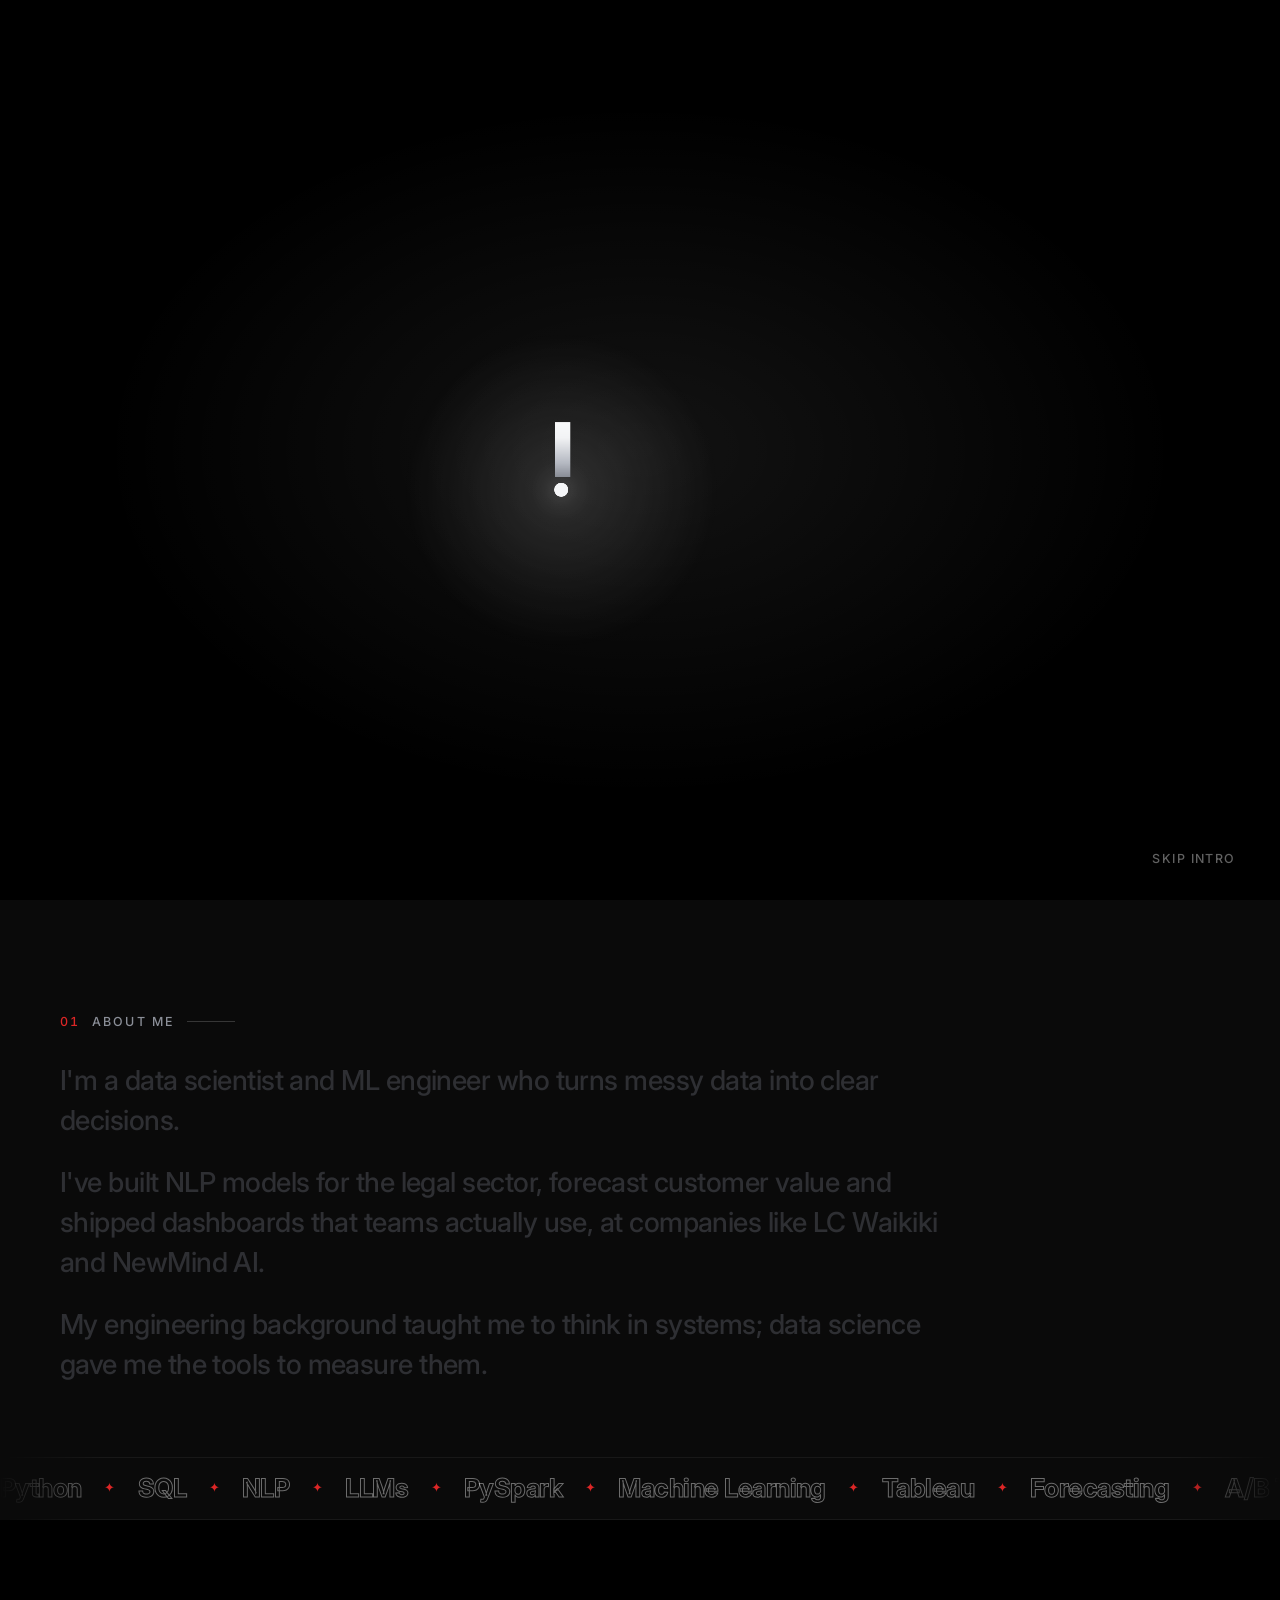
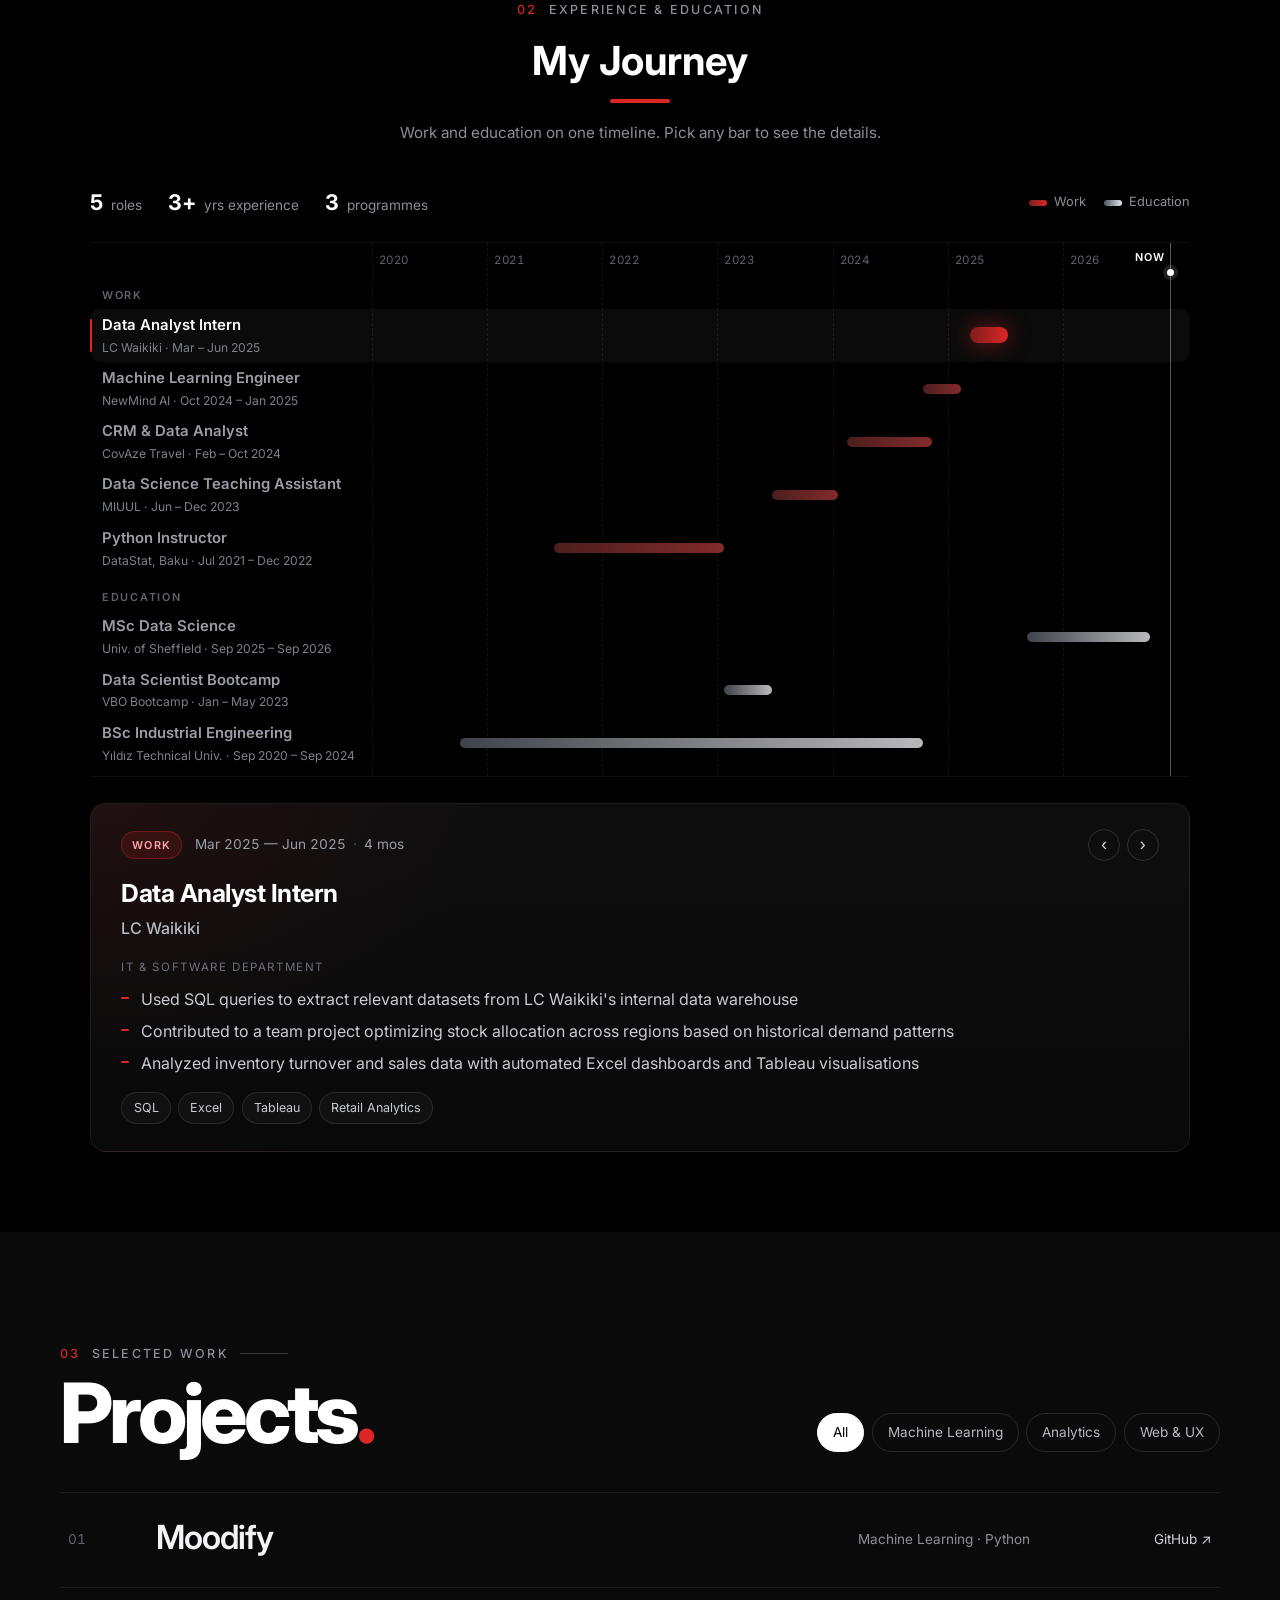
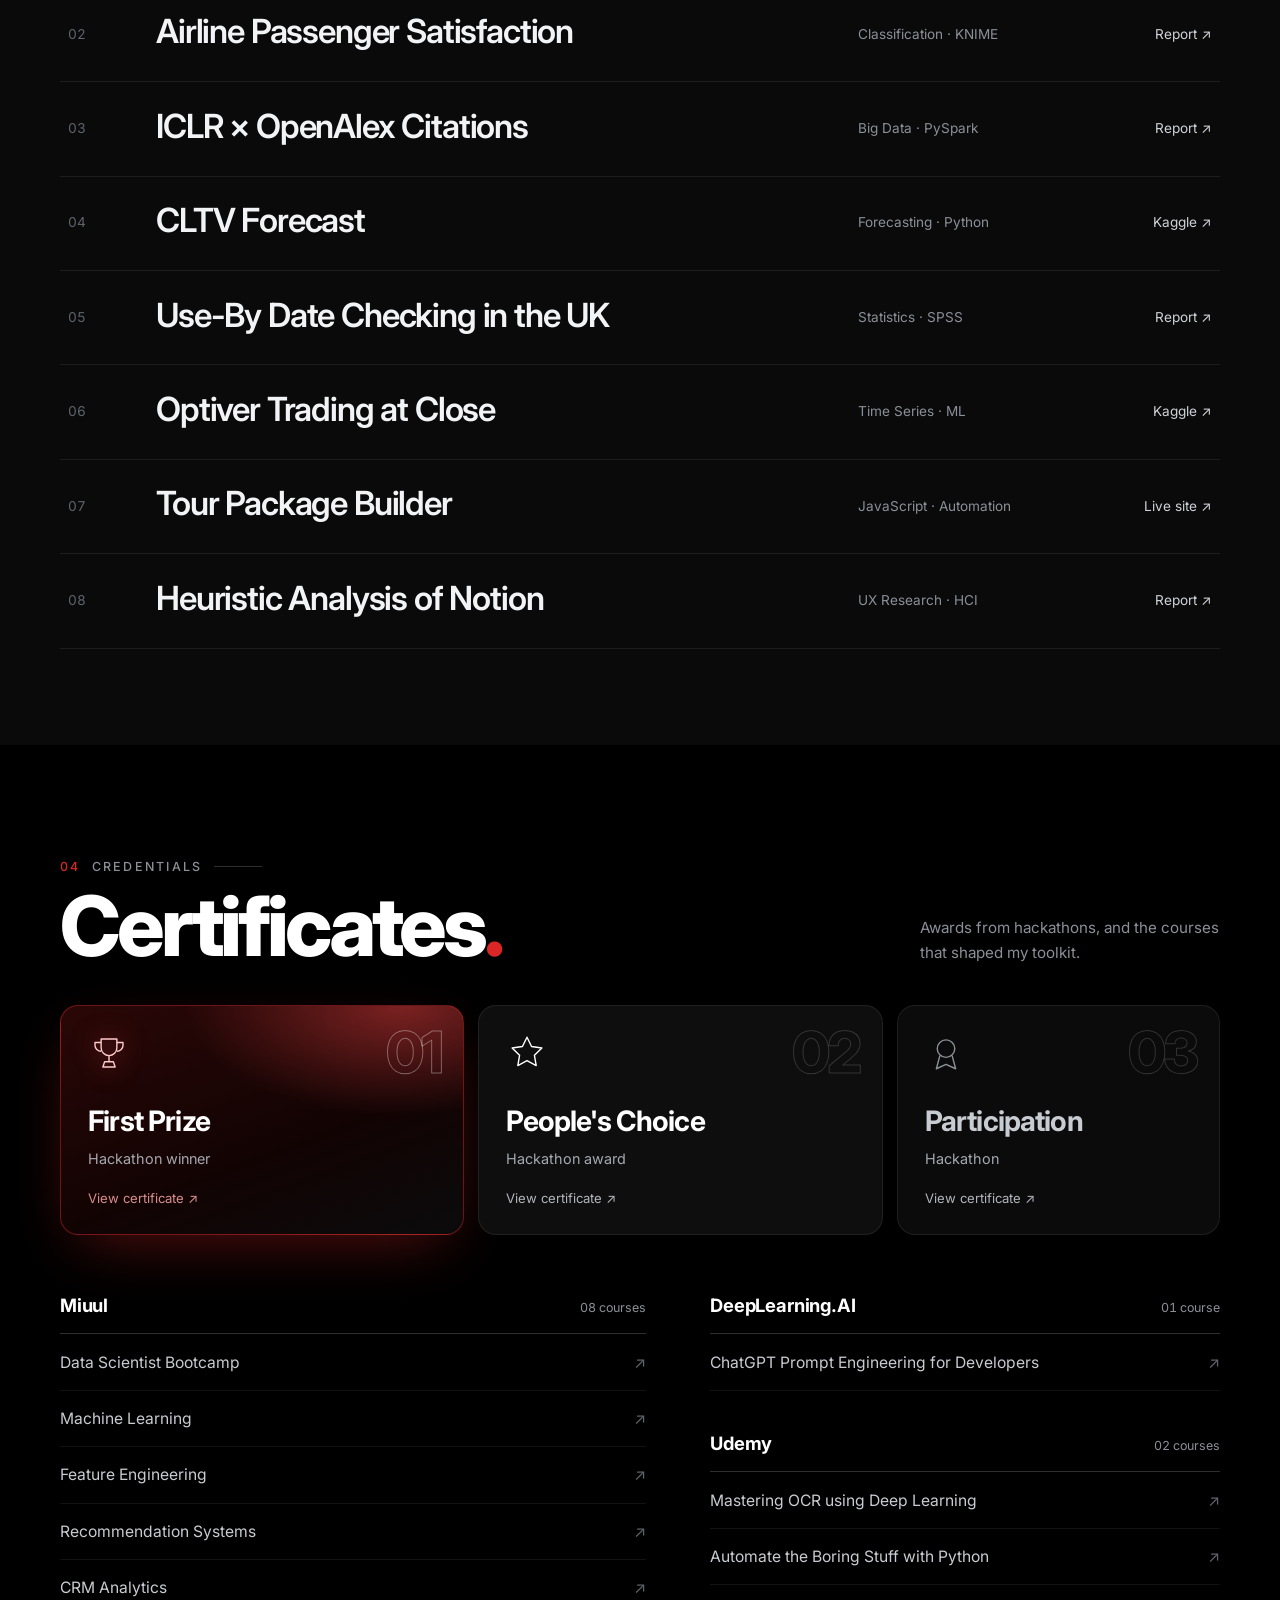
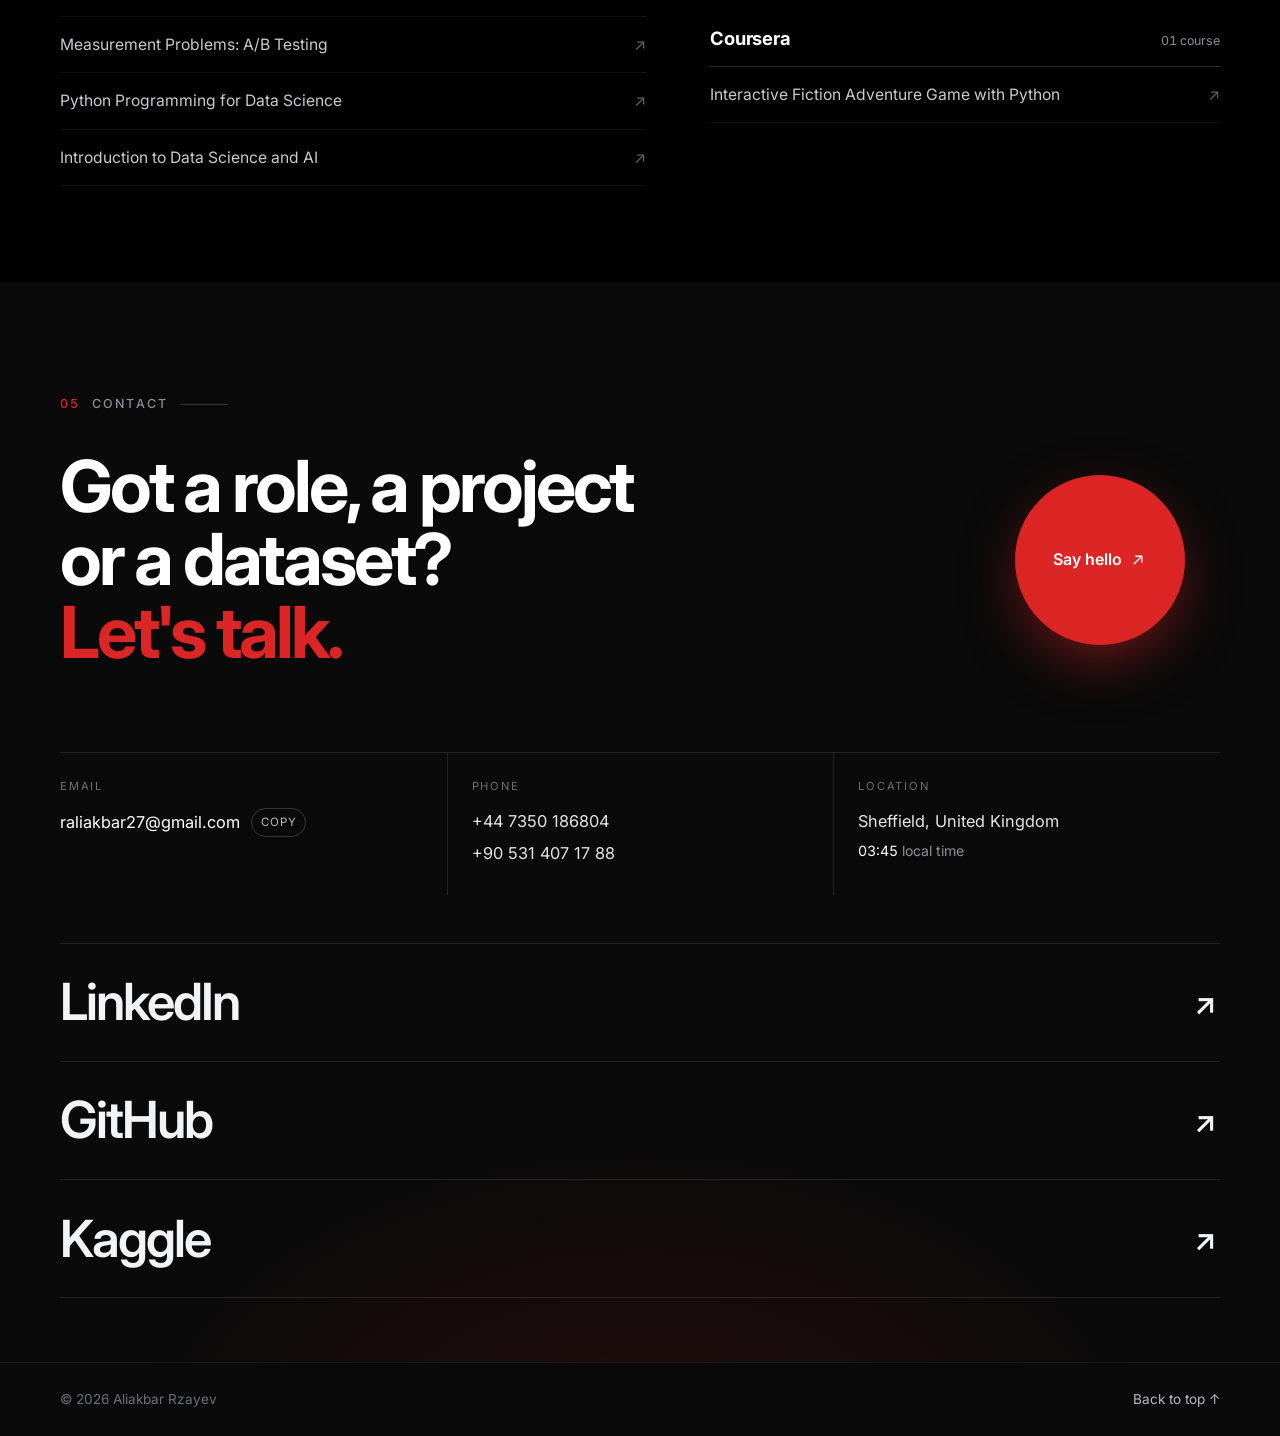
==== commit 63f80872: "Add files via upload" ====
--- a/index.html
+++ b/index.html
@@ -67,12 +67,6 @@
         <div class="container ab-grid">
             <aside class="ab-side">
                 <p class="ab-kicker"><span>01</span> About me</p>
-                <dl class="ab-facts">
-                    <div><dt>Based in</dt><dd>Sheffield, UK <span class="ab-now"><i></i><span class="ab-clock">--:--</span></span></dd></div>
-                    <div><dt>Focus</dt><dd>NLP · Machine Learning · Analytics</dd></div>
-                    <div><dt>Education</dt><dd>MSc Data Science, University of Sheffield</dd></div>
-                    <div><dt>Background</dt><dd>BSc Industrial Engineering, Yıldız Technical University</dd></div>
-                </dl>
             </aside>
 
             <!-- Words light up as you scroll. Words inside <em> turn red. -->
--- a/sections.css
+++ b/sections.css
@@ -35,14 +35,8 @@
     overflow: hidden;
 }
 
-.ab-grid {
-    display: grid;
-    grid-template-columns: minmax(220px, 300px) 1fr;
-    gap: clamp(2rem, 6vw, 6rem);
-    align-items: start;
-}
-
-.ab-side { position: sticky; top: 110px; }
+.ab-grid { display: block; }
+.ab-side .ab-kicker { margin-bottom: 1.8rem; }
 
 .ab-facts { margin: 0; display: grid; gap: 1.15rem; }
 .ab-facts div { padding-bottom: 1.15rem; border-bottom: 1px solid rgba(255, 255, 255, .07); }
@@ -78,14 +72,13 @@
 }
 
 /* scroll-lit paragraphs */
-.ab-text { padding-top: 2.6rem; }
+.ab-text { max-width: 900px; }
 .ab-text p {
     font-size: clamp(1.3rem, 2.15vw, 1.85rem);
     font-weight: 500;
     line-height: 1.45;
     letter-spacing: -.02em;
     margin: 0 0 1.4rem;
-    max-width: 34em;
 }
 .ab-text .w {
     color: #2e2f33;
@@ -97,8 +90,8 @@
 
 /* big outlined skills ticker */
 .ab-ticker {
-    margin-top: 5.5rem;
-    padding: 1.6rem 0;
+    margin-top: 4.5rem;
+    padding: 1.1rem 0;
     border-top: 1px solid rgba(255, 255, 255, .06);
     border-bottom: 1px solid rgba(255, 255, 255, .06);
     overflow: hidden;
@@ -108,29 +101,25 @@
 .ab-ticker-track {
     display: flex;
     align-items: center;
-    gap: 2.2rem;
+    gap: 1.4rem;
     width: max-content;
-    animation: abScroll 45s linear infinite;
-}
-.ab-ticker:hover .ab-ticker-track { animation-play-state: paused; }
+    animation: abScroll 32s linear infinite;
+}
 .ab-ticker span {
-    font-size: clamp(2.4rem, 6vw, 5rem);
-    font-weight: 800;
-    letter-spacing: -.04em;
+    font-size: clamp(1.15rem, 2vw, 1.6rem);
+    font-weight: 700;
+    letter-spacing: -.02em;
     line-height: 1;
     white-space: nowrap;
     color: transparent;
-    -webkit-text-stroke: 1px rgba(255, 255, 255, .28);
+    -webkit-text-stroke: 1px rgba(255, 255, 255, .4);
     transition: color .3s ease, -webkit-text-stroke-color .3s ease;
 }
 .ab-ticker span:hover { color: #fff; -webkit-text-stroke-color: #fff; }
-.ab-ticker b { color: var(--primary-color); font-size: 1.4rem; font-weight: 400; }
+.ab-ticker b { color: var(--primary-color); font-size: .8rem; font-weight: 400; }
 @keyframes abScroll { to { transform: translateX(-50%); } }
 
 @media (max-width: 860px) {
-    .ab-grid { grid-template-columns: 1fr; }
-    .ab-side { position: static; }
-    .ab-text { padding-top: 0; }
     .ab { padding-top: 5rem; }
     .ab-ticker { margin-top: 3.5rem; }
 }
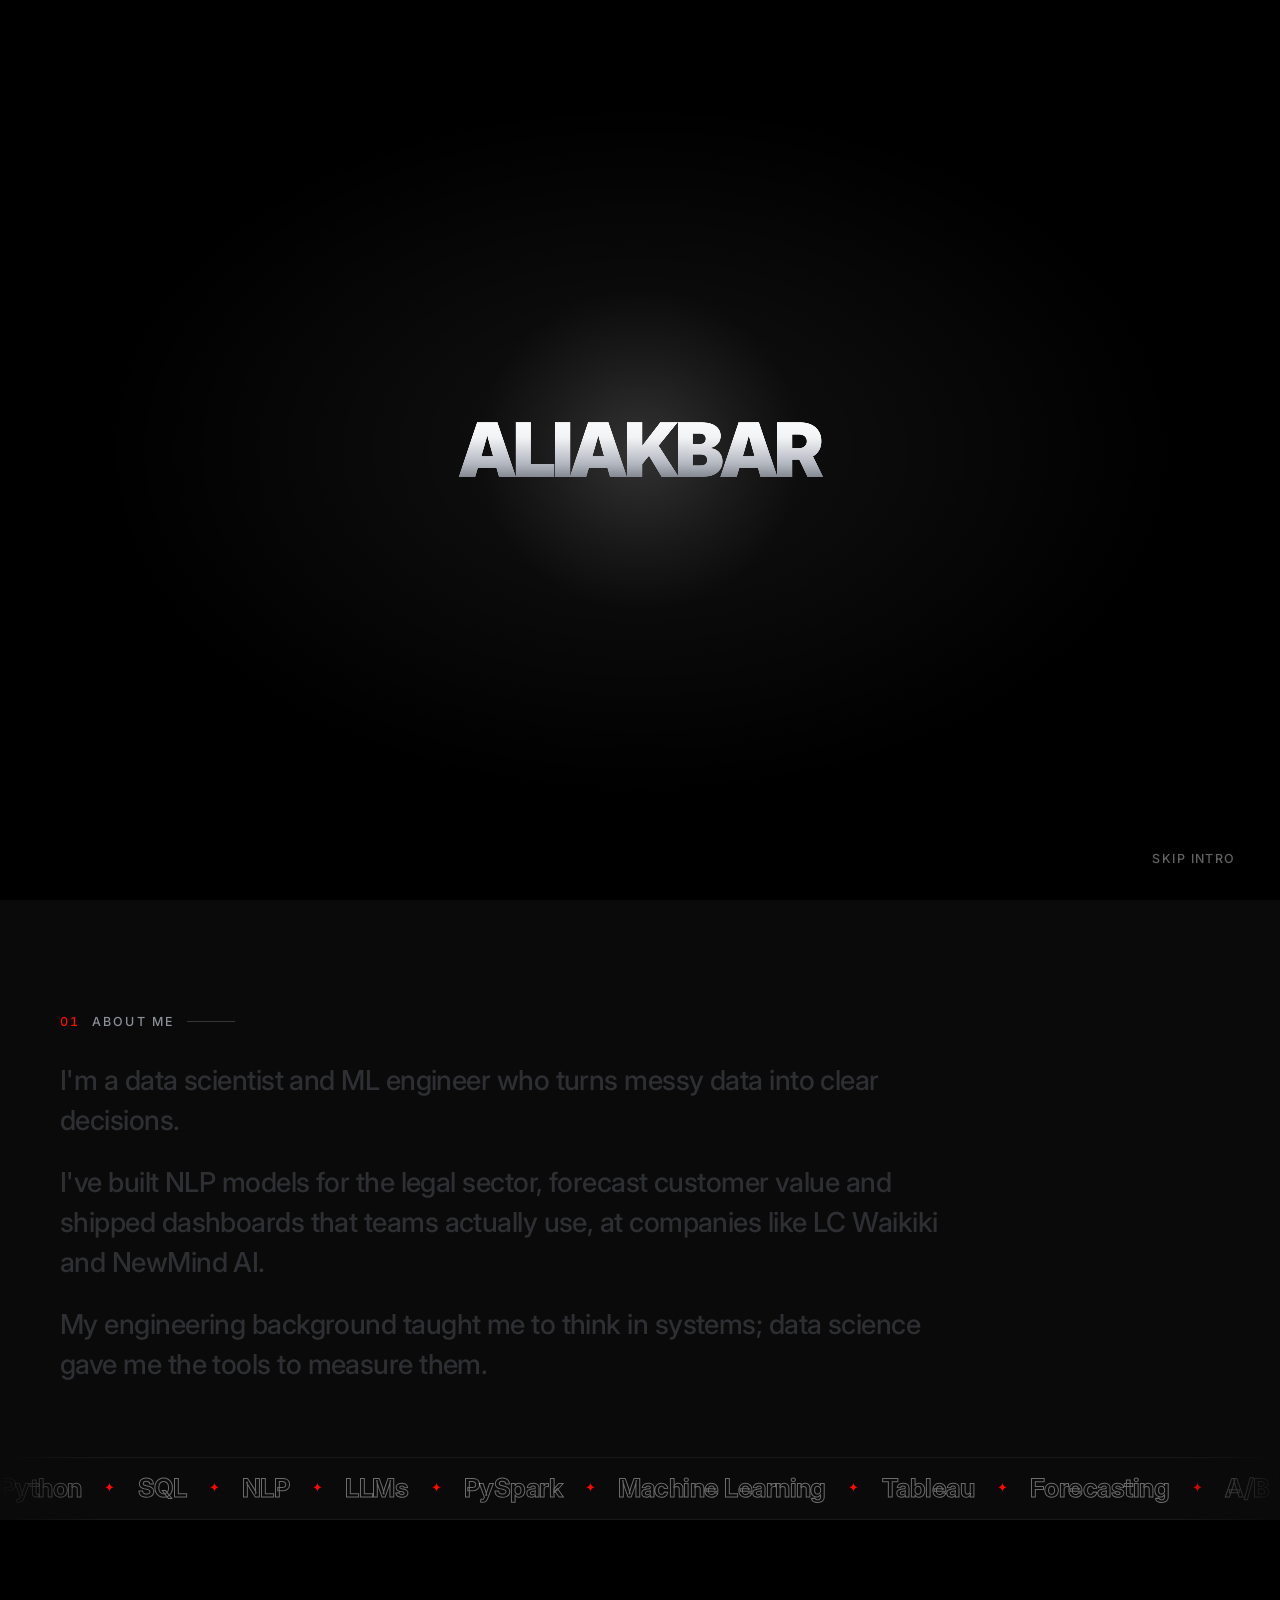
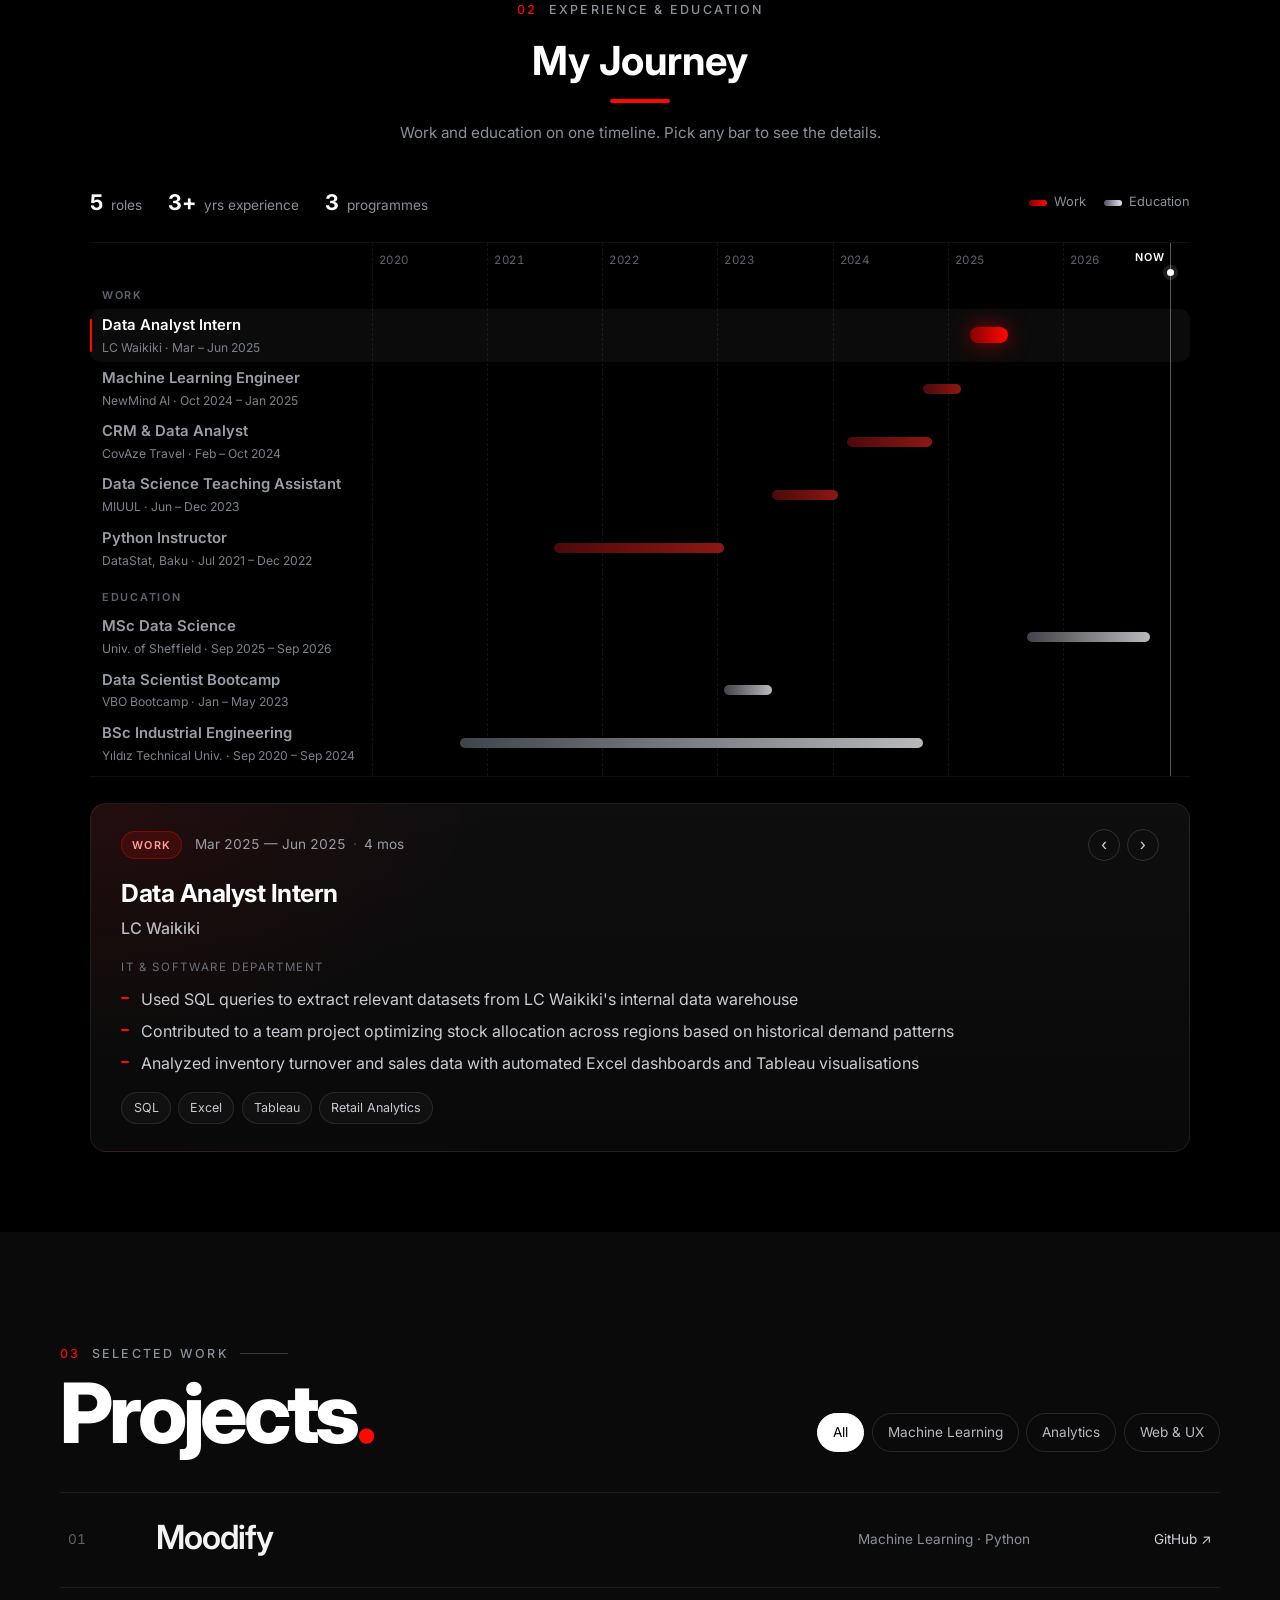
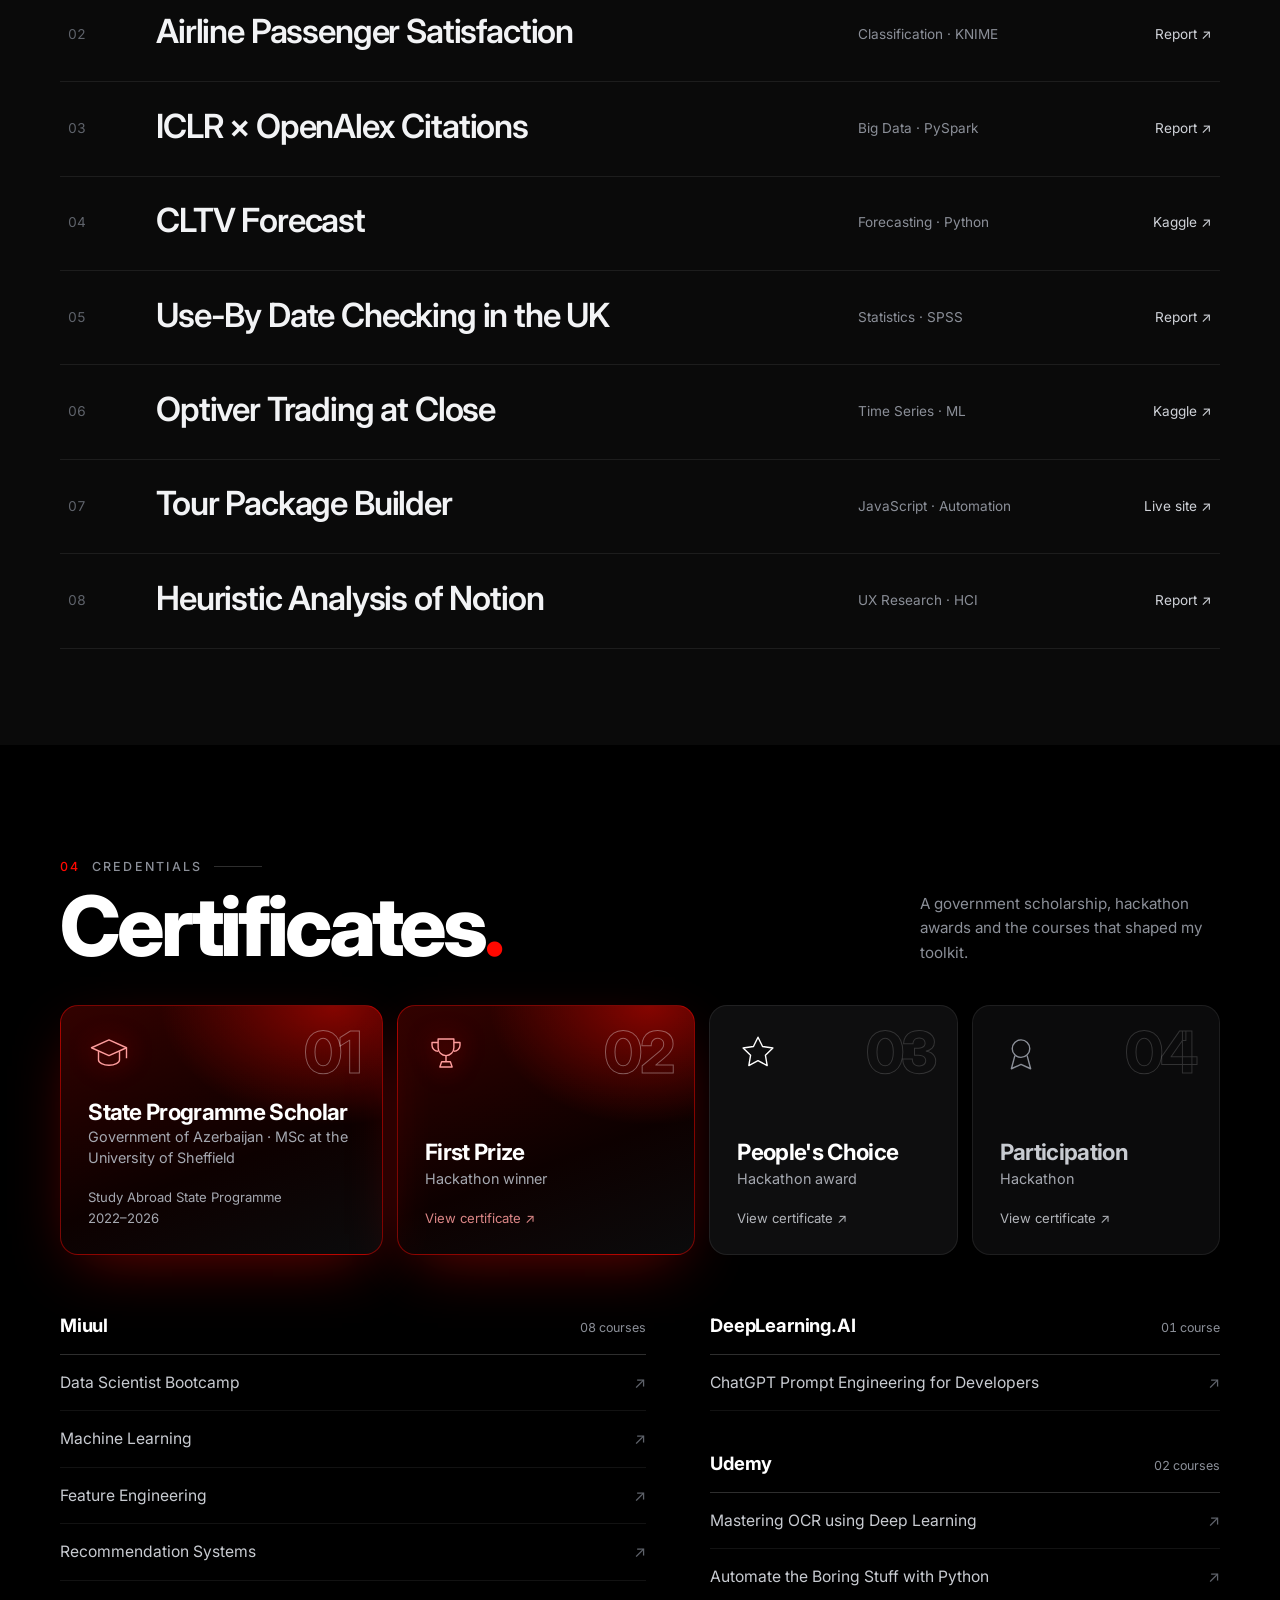
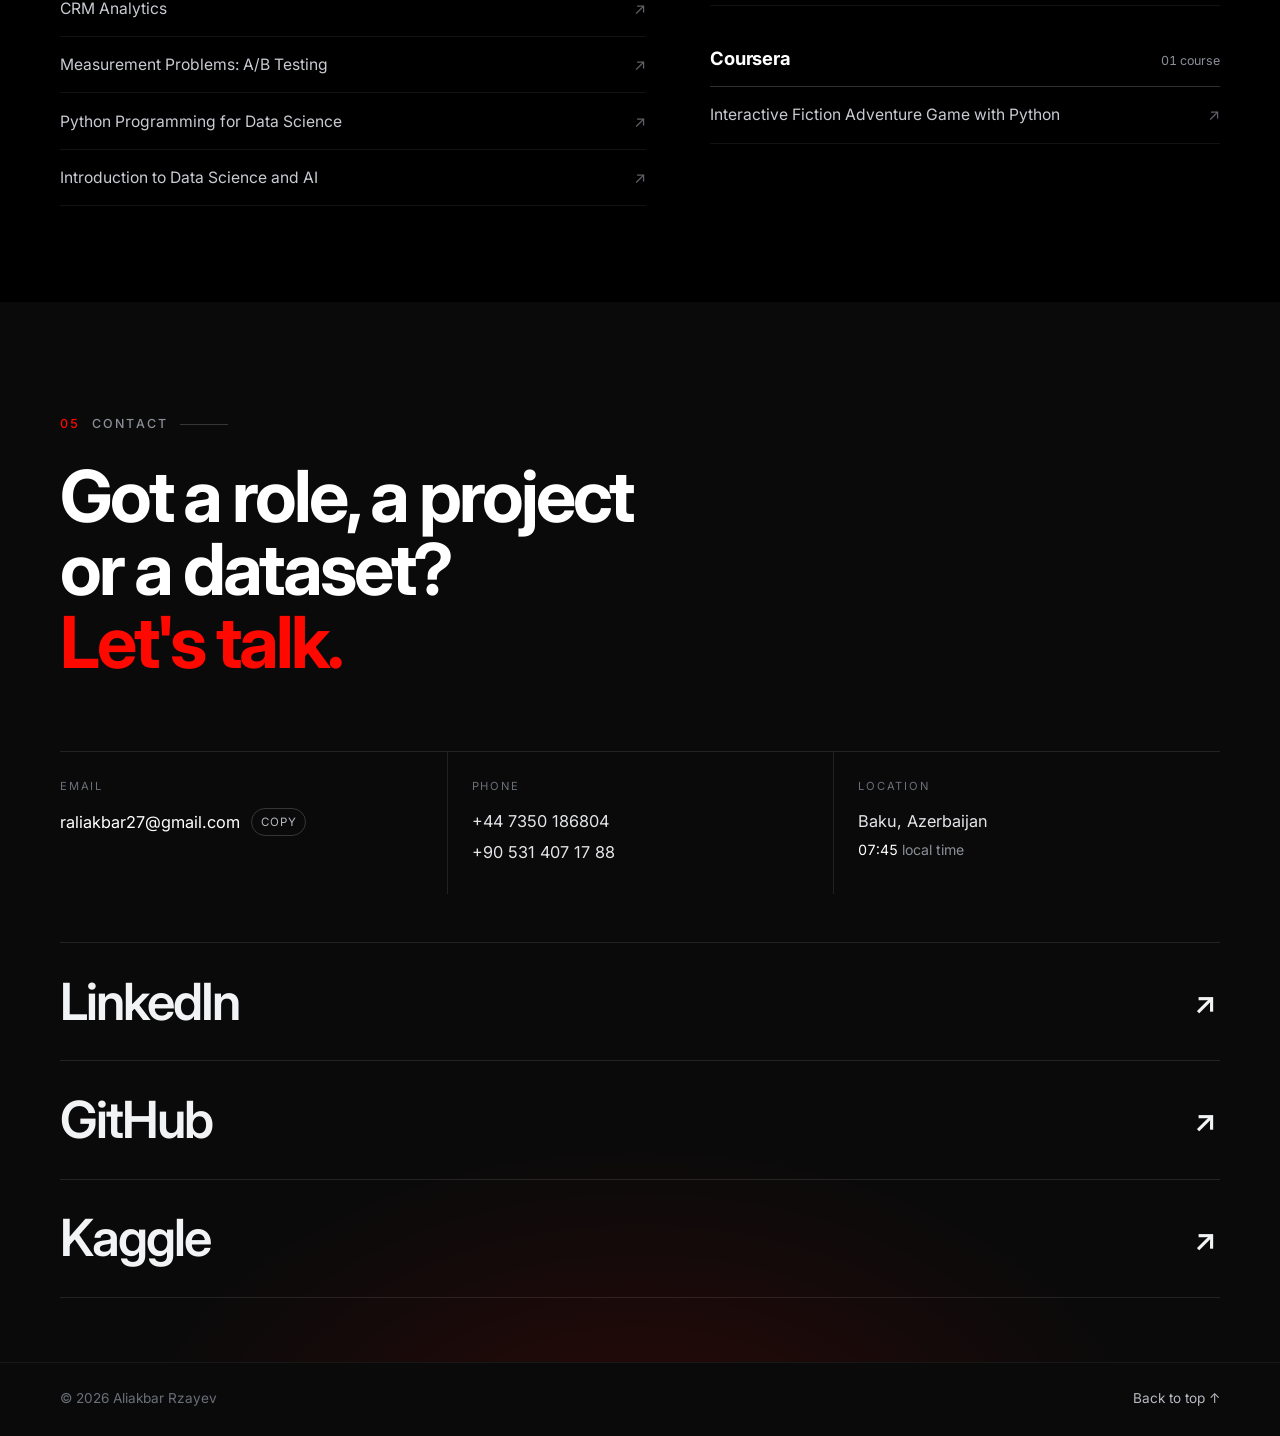
==== commit 8aa79c4f: "Add files via upload" ====
--- a/index.html
+++ b/index.html
@@ -4,7 +4,7 @@
     <meta charset="UTF-8">
     <script>document.documentElement.classList.add('hx-intro');</script>
     <meta name="viewport" content="width=device-width, initial-scale=1.0">
-    <meta name="description" content="Aliakbar Rzayev - Data Scientist & Machine Learning Engineer based in Sheffield, UK">
+    <meta name="description" content="Aliakbar Rzayev - Data Scientist & Machine Learning Engineer based in Baku, Azerbaijan">
     <title>Aliakbar Rzayev | Data Scientist</title>
     <link rel="stylesheet" href="styles.css">
     <link rel="stylesheet" href="hero.css">
@@ -165,7 +165,10 @@
                     </article>
 
                     <article data-kind="edu" data-start="2025-09" data-end="2026-09"
-                             data-title="MSc Data Science" data-org="University of Sheffield" data-short="Univ. of Sheffield">
+                             data-title="MSc Data Science" data-org="University of Sheffield" data-short="Univ. of Sheffield" data-badge="State Scholar">
+                        <ul>
+                            <li>Studied as a scholar of Azerbaijan's State Programme for the education of young people at prestigious foreign universities <span style="white-space:nowrap">(2022–2026)</span></li>
+                        </ul>
                         <p class="jr-sub">Relevant courses</p>
                         <div class="jr-tags"><span>Data Mining &amp; AI</span><span>Data Visualisation</span><span>Data Analysis</span><span>Database Design</span><span>Business Intelligence</span><span>Data &amp; Society</span><span>HCI &amp; User-Centred Design</span></div>
                     </article>
@@ -319,27 +322,35 @@
                     <p class="ab-kicker"><span>04</span> Credentials</p>
                     <h2 class="pj-title-big">Certificates</h2>
                 </div>
-                <p class="ct-lede">Awards from hackathons, and the courses that shaped my toolkit.</p>
+                <p class="ct-lede">A government scholarship, hackathon awards and the courses that shaped my toolkit.</p>
             </div>
 
             <!-- Awards -->
             <div class="ct-awards">
+                <!-- Scholarship (no link) -->
+                <div class="ct-award ct-award--gold ct-award--static">
+                    <span class="ct-rank">01</span>
+                    <svg class="ct-icon" viewBox="0 0 48 48" fill="none" stroke="currentColor" stroke-width="1.6" stroke-linejoin="round" aria-hidden="true"><path d="M4 18L24 9l20 9-20 9L4 18z"/><path d="M12 22v10c0 3 5.4 6 12 6s12-3 12-6V22M44 18v12"/></svg>
+                    <span class="ct-award-title">State Programme Scholar</span>
+                    <span class="ct-award-sub">Government of Azerbaijan · MSc at the University of Sheffield</span>
+                    <span class="ct-view ct-view--static">Study Abroad State Programme <span style="white-space:nowrap">2022–2026</span></span>
+                </div>
                 <a class="ct-award ct-award--gold" href="https://drive.google.com/file/d/1Z351LrLaSYt9q8ZAghMWi-wSlVpGNf2R/view?usp=sharing" target="_blank" rel="noopener">
-                    <span class="ct-rank">01</span>
+                    <span class="ct-rank">02</span>
                     <svg class="ct-icon" viewBox="0 0 48 48" fill="none" stroke="currentColor" stroke-width="1.6" stroke-linejoin="round" aria-hidden="true"><path d="M15 8h18v10a9 9 0 0 1-18 0V8z"/><path d="M15 12H8v3a7 7 0 0 0 7 7M33 12h7v3a7 7 0 0 1-7 7M24 27v7M17 40h14l-2-6H19l-2 6z"/></svg>
                     <span class="ct-award-title">First Prize</span>
                     <span class="ct-award-sub">Hackathon winner</span>
                     <span class="ct-view">View certificate <i>↗</i></span>
                 </a>
                 <a class="ct-award" href="https://drive.google.com/file/d/1uQAhjjCgYdUMq5q7JNko38GsF8rubJ2j/view?usp=sharing" target="_blank" rel="noopener">
-                    <span class="ct-rank">02</span>
+                    <span class="ct-rank">03</span>
                     <svg class="ct-icon" viewBox="0 0 48 48" fill="none" stroke="currentColor" stroke-width="1.6" stroke-linejoin="round" aria-hidden="true"><path d="M24 6l5.2 10.6 11.8 1.7-8.5 8.3 2 11.7L24 32.8l-10.5 5.5 2-11.7L7 18.3l11.8-1.7L24 6z"/></svg>
                     <span class="ct-award-title">People's Choice</span>
                     <span class="ct-award-sub">Hackathon award</span>
                     <span class="ct-view">View certificate <i>↗</i></span>
                 </a>
                 <a class="ct-award ct-award--muted" href="https://drive.google.com/file/d/1C2mHqsgi3CTGgcvcZStGhjCBTQPsRk1A/view?usp=drive_link" target="_blank" rel="noopener">
-                    <span class="ct-rank">03</span>
+                    <span class="ct-rank">04</span>
                     <svg class="ct-icon" viewBox="0 0 48 48" fill="none" stroke="currentColor" stroke-width="1.6" stroke-linejoin="round" aria-hidden="true"><circle cx="24" cy="19" r="10"/><path d="M17 27l-4 15 11-5 11 5-4-15"/></svg>
                     <span class="ct-award-title">Participation</span>
                     <span class="ct-award-sub">Hackathon</span>
@@ -393,13 +404,6 @@
             <p class="ab-kicker"><span>05</span> Contact</p>
             <div class="cx-hero">
                 <h2 class="cx-title">Got a role, a project<br>or a dataset? <span>Let's talk.</span></h2>
-                <div class="cx-magnet-zone">
-                    <a class="cx-magnet" href="mailto:raliakbar27@gmail.com">
-                        <span class="cx-magnet-inner">Say hello
-                            <svg viewBox="0 0 24 24" fill="none" stroke="currentColor" stroke-width="1.8" stroke-linecap="round" stroke-linejoin="round" aria-hidden="true"><path d="M7 17L17 7M9 7h8v8"/></svg>
-                        </span>
-                    </a>
-                </div>
             </div>
 
             <div class="cx-grid">
@@ -417,7 +421,7 @@
                 </div>
                 <div class="cx-cell">
                     <p class="cx-label">Location</p>
-                    <p>Sheffield, United Kingdom</p>
+                    <p>Baku, Azerbaijan</p>
                     <p class="cx-muted"><span class="ab-clock">--:--</span> local time</p>
                 </div>
             </div>
--- a/styles.css
+++ b/styles.css
@@ -6,19 +6,31 @@
 }
 
 :root {
-    --primary-color: #dc2626;
-    --primary-dark: #b91c1c;
-    --secondary-color: #ef4444;
+    /* ===================== THEME COLOUR =====================
+       Change ONLY these 4 lines to recolour the whole site.
+       --accent-rgb must be the same colour as --accent, written as "R, G, B".
+       ======================================================== */
+       --accent: #ff0800;
+    --accent-light: #ff4d4d;
+    --accent-dark: #8a0000;
+    --accent-rgb: 255, 8, 0; /* --accent as R, G, B */
+    /* ======================================================== */
+
+    --accent-soft: color-mix(in srgb, var(--accent-light) 55%, #fff);   /* pale tint, worked out automatically */
+
+    --primary-color: var(--accent);
+    --primary-dark: var(--accent-dark);
+    --secondary-color: var(--accent-light);
     --text-primary: #ffffff;
     --text-secondary: #d1d5db;
     --bg-primary: #000000;
     --bg-secondary: #0a0a0a;
     --bg-dark: #000000;
     --border-color: #1f1f1f;
-    --shadow-sm: 0 1px 2px 0 rgba(220, 38, 38, 0.1);
-    --shadow-md: 0 4px 6px -1px rgba(220, 38, 38, 0.2);
-    --shadow-lg: 0 10px 15px -3px rgba(220, 38, 38, 0.3);
-    --shadow-xl: 0 20px 25px -5px rgba(220, 38, 38, 0.4);
+    --shadow-sm: 0 1px 2px 0 rgba(var(--accent-rgb), 0.1);
+    --shadow-md: 0 4px 6px -1px rgba(var(--accent-rgb), 0.2);
+    --shadow-lg: 0 10px 15px -3px rgba(var(--accent-rgb), 0.3);
+    --shadow-xl: 0 20px 25px -5px rgba(var(--accent-rgb), 0.4);
 }
 
 html {
@@ -130,7 +142,7 @@
     display: flex;
     align-items: center;
     padding-top: 80px;
-    background: linear-gradient(135deg, #000000 0%, #1a0000 50%, #dc2626 100%);
+    background: linear-gradient(135deg, #000000 0%, #1a0000 50%, var(--accent) 100%);
     color: white;
     position: relative;
     overflow: hidden;
@@ -256,13 +268,13 @@
     width: 300px;
     height: 300px;
     border-radius: 50%;
-    background: rgba(220, 38, 38, 0.2);
+    background: rgba(var(--accent-rgb), 0.2);
     backdrop-filter: blur(10px);
     display: flex;
     align-items: center;
     justify-content: center;
     font-size: 6rem;
-    border: 3px solid rgba(220, 38, 38, 0.5);
+    border: 3px solid rgba(var(--accent-rgb), 0.5);
 }
 
 .hero-photo {
@@ -270,15 +282,15 @@
     height: 300px;
     border-radius: 50%;
     object-fit: cover;
-    border: 3px solid rgba(220, 38, 38, 0.5);
-    box-shadow: 0 10px 30px rgba(220, 38, 38, 0.3);
+    border: 3px solid rgba(var(--accent-rgb), 0.5);
+    box-shadow: 0 10px 30px rgba(var(--accent-rgb), 0.3);
     animation: fadeInRight 0.8s ease;
     transition: transform 0.3s ease, box-shadow 0.3s ease;
 }
 
 .hero-photo:hover {
     transform: scale(1.05);
-    box-shadow: 0 15px 40px rgba(220, 38, 38, 0.5);
+    box-shadow: 0 15px 40px rgba(var(--accent-rgb), 0.5);
 }
 
 .scroll-indicator {
@@ -370,7 +382,7 @@
 .skill-tag:hover {
     border-color: var(--primary-color);
     color: var(--primary-color);
-    background: rgba(220, 38, 38, 0.1);
+    background: rgba(var(--accent-rgb), 0.1);
     transform: translateY(-2px);
 }
 
--- a/hero.css
+++ b/hero.css
@@ -222,8 +222,8 @@
 
 /* final word in the site red (name stays silver) */
 .hx-g--red {
-    background: linear-gradient(180deg, #ff5a5a 0%, #ef2b2b 38%, #c41818 72%, #7a0c0c 100%);
+    background: linear-gradient(180deg, color-mix(in srgb, var(--accent-light) 80%, #fff) 0%, var(--accent-light) 30%, var(--accent) 65%, var(--accent-dark) 100%);
     -webkit-background-clip: text;
     background-clip: text;
-    filter: drop-shadow(0 0 .12em rgba(220, 38, 38, .28));
-}
+    filter: drop-shadow(0 0 .12em rgba(var(--accent-rgb), .28));
+}
--- a/journey.css
+++ b/journey.css
@@ -16,7 +16,7 @@
 
 .jr {
     --lw: 270px;            /* label column width */
-    --red: var(--primary-color, #dc2626);
+    --red: var(--accent);
     max-width: 1100px;
     margin: 0 auto;
 }
@@ -42,7 +42,7 @@
 .jr-legend { display: flex; gap: 1.1rem; color: #8b8f98; font-size: .8rem; }
 .jr-legend span { display: inline-flex; align-items: center; gap: .45rem; }
 .jr-swatch { width: 18px; height: 6px; border-radius: 99px; display: inline-block; }
-.jr-swatch--work { background: linear-gradient(90deg, #7f1d1d, var(--red)); }
+.jr-swatch--work { background: linear-gradient(90deg, var(--accent-dark), var(--red)); }
 .jr-swatch--edu  { background: linear-gradient(90deg, #4b5563, #e5e7eb); }
 
 /* ---------- chart ---------- */
@@ -177,7 +177,7 @@
     transform-origin: left center;
     transition: transform .9s cubic-bezier(.2, .8, .2, 1), height .3s ease, box-shadow .3s ease, filter .3s ease;
 }
-.is-work .jr-bar { background: linear-gradient(90deg, #7f1d1d, var(--red)); }
+.is-work .jr-bar { background: linear-gradient(90deg, var(--accent-dark), var(--red)); }
 .is-edu  .jr-bar { background: linear-gradient(90deg, #4b5563, #e5e7eb); }
 .jr-chart.is-in .jr-bar { transform: translateY(-50%) scaleX(1); }
 
@@ -200,7 +200,7 @@
 .jr-row.is-edu.is-active::before { background: #e5e7eb; }
 .jr-row.is-active .jr-label b { color: #fff; }
 .jr-row.is-active .jr-bar { height: 16px; }
-.jr-row.is-work.is-active .jr-bar { box-shadow: 0 0 22px rgba(220, 38, 38, .55); }
+.jr-row.is-work.is-active .jr-bar { box-shadow: 0 0 22px rgba(var(--accent-rgb), .55); }
 .jr-row.is-edu.is-active .jr-bar  { box-shadow: 0 0 22px rgba(229, 231, 235, .35); }
 
 /* ---------- detail card ---------- */
@@ -211,7 +211,7 @@
     border: 1px solid rgba(255, 255, 255, .08);
     border-radius: 16px;
     background:
-        radial-gradient(ellipse 60% 120% at 0% 0%, rgba(220, 38, 38, .09), transparent 60%),
+        radial-gradient(ellipse 60% 120% at 0% 0%, rgba(var(--accent-rgb), .09), transparent 60%),
         linear-gradient(180deg, #0e0e0f, #090909);
     min-height: 210px;
     overflow: hidden;
@@ -237,7 +237,7 @@
     padding: .28rem .6rem;
     border-radius: 99px;
 }
-.jr-chip--work { color: #fca5a5; background: rgba(220, 38, 38, .14); border: 1px solid rgba(220, 38, 38, .35); }
+.jr-chip--work { color: var(--accent-soft); background: rgba(var(--accent-rgb), .14); border: 1px solid rgba(var(--accent-rgb), .35); }
 .jr-chip--edu  { color: #e5e7eb; background: rgba(229, 231, 235, .08); border: 1px solid rgba(229, 231, 235, .25); }
 
 .jr-d-dates { color: #9a9ea7; font-size: .85rem; font-variant-numeric: tabular-nums; }
@@ -339,3 +339,201 @@
     .jr-bar { transition: none; }
     .jr-now::before { animation: none; }
 }
+
+
+/* ==========================================================
+   Phones: vertical timeline (built by journey.js)
+   ========================================================== */
+.jr-m { display: none; }
+
+@media (max-width: 760px) {
+    .jr-chart, .jr-detail, .jr-legend { display: none; }
+    .jr-intro { display: none; }
+    .jr-top { margin-bottom: 1.2rem; }
+    .jr-stats { width: 100%; justify-content: space-between; gap: .5rem; }
+    .jr-stats span { display: flex; flex-direction: column; font-size: .75rem; }
+    .jr-stats b { font-size: 1.5rem; margin: 0 0 .1rem; }
+
+    .jr-m { display: block; }
+
+    .jr-m-tabs {
+        display: grid;
+        grid-template-columns: 1fr 1fr;
+        padding: 4px;
+        margin-bottom: 1.6rem;
+        border-radius: 99px;
+        background: #111113;
+        border: 1px solid rgba(255, 255, 255, .08);
+    }
+    .jr-m-tab {
+        font: inherit;
+        font-size: .9rem;
+        font-weight: 600;
+        color: #9a9ea7;
+        background: transparent;
+        border: 0;
+        border-radius: 99px;
+        padding: .7rem .5rem;
+        display: inline-flex;
+        justify-content: center;
+        align-items: center;
+        gap: .45rem;
+        cursor: pointer;
+        transition: background .25s ease, color .25s ease;
+    }
+    .jr-m-tab span {
+        font-size: .7rem;
+        min-width: 1.4rem;
+        padding: .1rem .35rem;
+        border-radius: 99px;
+        background: rgba(255, 255, 255, .08);
+    }
+    .jr-m-tab.is-on { background: var(--red); color: #fff; }
+    .jr-m-tab.is-on span { background: rgba(0, 0, 0, .25); }
+
+    .jr-m-list {
+        list-style: none;
+        margin: 0;
+        padding: 0 0 0 1.4rem;
+        position: relative;
+    }
+    .jr-m-list::before {
+        content: '';
+        position: absolute;
+        left: 5px;
+        top: .6rem;
+        bottom: .6rem;
+        width: 1px;
+        background: linear-gradient(var(--red), rgba(var(--accent-rgb), .1));
+    }
+    .jr-m-list.is-edu::before { background: linear-gradient(#e5e7eb, rgba(229, 231, 235, .1)); }
+
+    .jr-m-item { position: relative; margin-bottom: .7rem; }
+    .jr-m-item::before {
+        content: '';
+        position: absolute;
+        left: calc(-1.4rem + 1px);
+        top: 1.15rem;
+        width: 9px;
+        height: 9px;
+        border-radius: 50%;
+        background: #000;
+        border: 2px solid var(--red);
+        transition: background .25s ease, box-shadow .25s ease;
+    }
+    .is-edu .jr-m-item::before { border-color: #e5e7eb; }
+    .jr-m-item.is-open::before { background: var(--red); box-shadow: 0 0 12px rgba(var(--accent-rgb), .7); }
+    .is-edu .jr-m-item.is-open::before { background: #e5e7eb; box-shadow: 0 0 12px rgba(229, 231, 235, .5); }
+
+    .jr-m-head {
+        all: unset;
+        box-sizing: border-box;
+        position: relative;
+        display: flex;
+        flex-direction: column;
+        gap: .2rem;
+        width: 100%;
+        padding: .85rem 2.6rem .85rem 1rem;
+        border-radius: 14px;
+        background: #0e0e0f;
+        border: 1px solid rgba(255, 255, 255, .07);
+        cursor: pointer;
+        transition: border-color .25s ease, background .25s ease;
+    }
+    .jr-m-item.is-open .jr-m-head {
+        border-color: rgba(var(--accent-rgb), .35);
+        border-bottom-left-radius: 0;
+        border-bottom-right-radius: 0;
+        background: #121214;
+    }
+    .is-edu .jr-m-item.is-open .jr-m-head { border-color: rgba(229, 231, 235, .25); }
+
+    .jr-m-date { font-size: .74rem; color: var(--accent-soft); font-variant-numeric: tabular-nums; }
+    .is-edu .jr-m-date { color: #d1d5db; }
+    .jr-m-date i { font-style: normal; color: #6b6f78; margin-left: .45rem; }
+    .jr-m-date i::before { content: '· '; }
+    .jr-m-title { font-size: 1.02rem; font-weight: 600; color: #fff; line-height: 1.3; }
+    .jr-m-title em {
+        font-style: normal;
+        font-size: .68rem;
+        font-weight: 600;
+        margin-left: .45rem;
+        padding: .1rem .4rem;
+        border-radius: 5px;
+        background: rgba(255, 255, 255, .08);
+        vertical-align: middle;
+    }
+    .jr-m-org { font-size: .84rem; color: #9a9ea7; }
+
+    .jr-m-plus {
+        position: absolute;
+        right: 1rem;
+        top: 50%;
+        width: 14px;
+        height: 14px;
+        transform: translateY(-50%);
+    }
+    .jr-m-plus::before, .jr-m-plus::after {
+        content: '';
+        position: absolute;
+        left: 0;
+        top: 6px;
+        width: 14px;
+        height: 2px;
+        border-radius: 2px;
+        background: #9a9ea7;
+        transition: transform .3s ease;
+    }
+    .jr-m-plus::after { transform: rotate(90deg); }
+    .jr-m-item.is-open .jr-m-plus::after { transform: rotate(0deg); }
+
+    /* smooth open/close with grid-rows trick */
+    .jr-m-body {
+        display: grid;
+        grid-template-rows: 0fr;
+        transition: grid-template-rows .35s ease;
+    }
+    .jr-m-item.is-open .jr-m-body { grid-template-rows: 1fr; }
+    .jr-m-inner {
+        overflow: hidden;
+        background: #121214;
+        border: 1px solid transparent;
+        border-top: 0;
+        border-radius: 0 0 14px 14px;
+        padding: 0 1rem;
+        transition: padding .35s ease, border-color .25s ease;
+    }
+    .jr-m-item.is-open .jr-m-inner {
+        padding: .2rem 1rem 1rem;
+        border-color: rgba(var(--accent-rgb), .35);
+    }
+    .is-edu .jr-m-item.is-open .jr-m-inner { border-color: rgba(229, 231, 235, .25); }
+
+    .jr-m-inner .jr-sub {
+        font-size: .68rem;
+        letter-spacing: .14em;
+        text-transform: uppercase;
+        color: #6b6f78;
+        margin: .5rem 0;
+    }
+    .jr-m-inner ul { list-style: none; margin: .4rem 0 .8rem; padding: 0; }
+    .jr-m-inner li {
+        position: relative;
+        padding-left: 1rem;
+        color: #c8cbd1;
+        font-size: .9rem;
+        line-height: 1.55;
+        margin-bottom: .35rem;
+    }
+    .jr-m-inner li::before {
+        content: '';
+        position: absolute;
+        left: 0;
+        top: .7em;
+        width: 6px;
+        height: 2px;
+        background: var(--red);
+    }
+    .is-edu .jr-m-inner li::before { background: #e5e7eb; }
+    .jr-m-inner .jr-tags span { font-size: .72rem; padding: .25rem .6rem; }
+}
--- a/sections.css
+++ b/sections.css
@@ -63,12 +63,12 @@
     height: 6px;
     border-radius: 50%;
     background: var(--primary-color);
-    box-shadow: 0 0 0 0 rgba(220, 38, 38, .6);
+    box-shadow: 0 0 0 0 rgba(var(--accent-rgb), .6);
     animation: abBlink 2s ease-out infinite;
 }
 @keyframes abBlink {
-    0%   { box-shadow: 0 0 0 0 rgba(220, 38, 38, .6); }
-    100% { box-shadow: 0 0 0 8px rgba(220, 38, 38, 0); }
+    0%   { box-shadow: 0 0 0 0 rgba(var(--accent-rgb), .6); }
+    100% { box-shadow: 0 0 0 8px rgba(var(--accent-rgb), 0); }
 }
 
 /* scroll-lit paragraphs */
@@ -197,7 +197,7 @@
     position: absolute;
     inset: 0;
     z-index: -1;
-    background: linear-gradient(90deg, rgba(220, 38, 38, .16), rgba(220, 38, 38, 0) 70%);
+    background: linear-gradient(90deg, rgba(var(--accent-rgb), .16), rgba(var(--accent-rgb), 0) 70%);
     transform: scaleX(0);
     transform-origin: left;
     transition: transform .55s cubic-bezier(.2, .8, .2, 1);
@@ -266,7 +266,7 @@
     overflow: hidden;
     background: #0b0b0c;
     border: 1px solid rgba(255, 255, 255, .1);
-    box-shadow: 0 30px 60px rgba(0, 0, 0, .6), 0 0 0 1px rgba(220, 38, 38, .12), 0 0 50px rgba(220, 38, 38, .12);
+    box-shadow: 0 30px 60px rgba(0, 0, 0, .6), 0 0 0 1px rgba(var(--accent-rgb), .12), 0 0 50px rgba(var(--accent-rgb), .12);
     opacity: 0;
     transform: translate3d(-9999px, 0, 0);
     transition: opacity .25s ease;
@@ -291,24 +291,102 @@
     .pj-tags { display: none; }
 }
 
+.pj-m { display: none; }
+
+/* phones & touch screens: compact tap-to-open cards */
 @media (max-width: 760px), (hover: none) {
-    .pj-preview { display: none; }
-    .pj-link { grid-template-columns: 1fr auto; gap: .8rem 1rem; padding: 1.4rem .25rem; }
-    .pj-num { grid-column: 1 / -1; order: -2; }
-    .pj-art {
+    .pj-preview, .pj-link { display: none; }
+    .pj-list { border-top: 0; display: grid; gap: .6rem; }
+    .pj-item { border-bottom: 0; }
+    .pj-m { display: block; }
+
+    .pj-m-head {
+        all: unset;
+        box-sizing: border-box;
+        position: relative;
+        display: flex;
+        align-items: center;
+        gap: .9rem;
+        width: 100%;
+        padding: .95rem 2.8rem .95rem 1rem;
+        border-radius: 14px;
+        background: #0e0e0f;
+        border: 1px solid rgba(255, 255, 255, .07);
+        cursor: pointer;
+        -webkit-tap-highlight-color: transparent;
+        transition: border-color .25s ease, background .25s ease;
+    }
+    .pj-item.is-open .pj-m-head {
+        background: #121214;
+        border-color: rgba(var(--accent-rgb), .4);
+        border-bottom-left-radius: 0;
+        border-bottom-right-radius: 0;
+    }
+    .pj-m-num {
+        flex-shrink: 0;
+        font-size: .75rem;
+        color: #6b6f78;
+        font-variant-numeric: tabular-nums;
+        transition: color .25s ease;
+    }
+    .pj-item.is-open .pj-m-num { color: var(--accent); }
+    .pj-m-text { display: flex; flex-direction: column; gap: .15rem; min-width: 0; }
+    .pj-m-name { font-size: 1.05rem; font-weight: 600; color: #fff; line-height: 1.3; letter-spacing: -.01em; }
+    .pj-m-meta { font-size: .8rem; color: #8b8f98; }
+
+    .pj-m-plus { position: absolute; right: 1rem; top: 50%; width: 14px; height: 14px; transform: translateY(-50%); }
+    .pj-m-plus::before, .pj-m-plus::after {
+        content: '';
+        position: absolute;
+        left: 0;
+        top: 6px;
+        width: 14px;
+        height: 2px;
+        border-radius: 2px;
+        background: #9a9ea7;
+        transition: transform .3s ease, background .3s ease;
+    }
+    .pj-m-plus::after { transform: rotate(90deg); }
+    .pj-item.is-open .pj-m-plus::after { transform: rotate(0deg); }
+    .pj-item.is-open .pj-m-plus::before { background: var(--accent); }
+
+    .pj-m-body { display: grid; grid-template-rows: 0fr; transition: grid-template-rows .4s ease; }
+    .pj-item.is-open .pj-m-body { grid-template-rows: 1fr; }
+    .pj-m-inner {
+        overflow: hidden;
+        background: #121214;
+        border: 1px solid transparent;
+        border-top: 0;
+        border-radius: 0 0 14px 14px;
+        padding: 0 1rem;
+        transition: padding .4s ease, border-color .25s ease;
+    }
+    .pj-item.is-open .pj-m-inner { padding: .2rem 1rem 1.1rem; border-color: rgba(var(--accent-rgb), .4); }
+
+    .pj-m .pj-art {
         display: block;
-        grid-column: 1 / -1;
-        order: -1;
         width: 100%;
         height: 170px;
-        border-radius: 14px;
+        border-radius: 12px;
         background: #0b0b0c;
         border: 1px solid rgba(255, 255, 255, .08);
     }
-    .pj-desc { max-height: none; opacity: 1; }
-    .pj-tags { display: block; grid-column: 1 / -1; }
-    .pj-link:hover .pj-name, .pj-link:hover .pj-desc { transform: none; }
-    .pj-list:hover .pj-item:not(:hover) .pj-name { color: #f2f3f5; }
+    .pj-m-metric { margin: .8rem 0 .3rem; font-size: .78rem; font-weight: 600; color: var(--accent-soft); }
+    .pj-m-desc { color: #b6b9c0; font-size: .9rem; line-height: 1.6; margin: 0 0 1rem; }
+    .pj-m-go {
+        display: inline-flex;
+        align-items: center;
+        gap: .4rem;
+        padding: .6rem 1.1rem;
+        border-radius: 99px;
+        background: var(--accent);
+        color: #fff;
+        font-size: .88rem;
+        font-weight: 600;
+        text-decoration: none;
+    }
+    .pj-m-go i { font-style: normal; }
+    .pj-m-go:active { background: var(--accent-dark); }
 }
 
 @media (max-width: 640px) {
@@ -328,7 +406,7 @@
 /* awards */
 .ct-awards {
     display: grid;
-    grid-template-columns: 1.25fr 1.25fr 1fr;
+    grid-template-columns: 1.3fr 1.2fr 1fr 1fr;
     gap: 14px;
     margin-bottom: 3.5rem;
 }
@@ -365,12 +443,12 @@
 
 .ct-award--gold {
     background:
-        radial-gradient(ellipse 90% 80% at 85% 0%, rgba(239, 68, 68, .45), transparent 60%),
-        linear-gradient(160deg, #2a0707, #120303 60%, #0b0b0c);
-    border-color: rgba(220, 38, 38, .45);
-    box-shadow: 0 20px 60px -20px rgba(220, 38, 38, .45);
-}
-.ct-award--gold:hover { border-color: rgba(239, 68, 68, .8); }
+        radial-gradient(ellipse 90% 80% at 85% 0%, rgba(var(--accent-rgb), .45), transparent 60%),
+        linear-gradient(160deg, rgba(var(--accent-rgb), .2), rgba(var(--accent-rgb), .05) 60%, #0b0b0c);
+    border-color: rgba(var(--accent-rgb), .45);
+    box-shadow: 0 20px 60px -20px rgba(var(--accent-rgb), .45);
+}
+.ct-award--gold:hover { border-color: rgba(var(--accent-rgb), .8); }
 .ct-award--muted { background: #0b0b0c; }
 .ct-award--muted .ct-award-title { color: #c8cbd1; }
 
@@ -388,20 +466,21 @@
 .ct-award--gold .ct-rank { -webkit-text-stroke-color: rgba(255, 255, 255, .35); }
 
 .ct-icon { width: 42px; height: 42px; color: #fff; margin-bottom: auto; }
-.ct-award--gold .ct-icon { color: #fecaca; filter: drop-shadow(0 0 12px rgba(239, 68, 68, .7)); }
+.ct-award--gold .ct-icon { color: var(--accent-soft); filter: drop-shadow(0 0 12px rgba(var(--accent-rgb), .7)); }
 .ct-award--muted .ct-icon { color: #8b8f98; }
 
 .ct-award-title {
     margin-top: 1.6rem;
-    font-size: clamp(1.4rem, 2.2vw, 1.9rem);
+    font-size: clamp(1.3rem, 1.75vw, 1.6rem);
     font-weight: 700;
     letter-spacing: -.03em;
+    line-height: 1.15;
 }
 .ct-award-sub { color: #a5a8b0; font-size: .9rem; margin-top: .15rem; }
 .ct-view {
     margin-top: 1.1rem;
     font-size: .82rem;
-    color: #fca5a5;
+    color: var(--accent-soft);
     opacity: .85;
 }
 .ct-award--muted .ct-view, .ct-award:not(.ct-award--gold) .ct-view { color: #cfd2d8; }
@@ -479,7 +558,7 @@
     width: 90vw;
     height: 60vw;
     transform: translateX(-50%);
-    background: radial-gradient(ellipse, rgba(220, 38, 38, .14), transparent 65%);
+    background: radial-gradient(ellipse, rgba(var(--accent-rgb), .14), transparent 65%);
     pointer-events: none;
 }
 .cx .container { position: relative; }
@@ -517,10 +596,10 @@
     place-items: center;
     text-decoration: none;
     font-weight: 600;
-    box-shadow: 0 20px 60px -10px rgba(220, 38, 38, .55);
+    box-shadow: 0 20px 60px -10px rgba(var(--accent-rgb), .55);
     transition: transform .5s cubic-bezier(.2, .8, .2, 1), background .3s ease;
 }
-.cx-magnet:hover { background: #ef4444; }
+.cx-magnet:hover { background: var(--accent-light); }
 .cx-magnet-inner {
     display: inline-flex;
     align-items: center;
@@ -637,3 +716,111 @@
     .ct-award--gold { grid-column: span 1; }
     .ct-award { min-height: 190px; }
 }
+
+
+/* ==========================================================
+   Certificates on phones
+   ========================================================== */
+.ct-dots { display: none; }
+
+@media (max-width: 760px) {
+    .ct { padding: 5rem 0 4rem; }
+    .ct .pj-head { margin-bottom: 1.6rem; }
+    .ct-lede { font-size: .88rem; }
+
+    /* swipeable award cards */
+    .ct-awards {
+        display: flex;
+        grid-template-columns: none;
+        gap: 12px;
+        overflow-x: auto;
+        scroll-snap-type: x mandatory;
+        margin: 0 -20px .8rem;
+        padding: 0 20px 6px;
+        scrollbar-width: none;
+    }
+    .ct-awards::-webkit-scrollbar { display: none; }
+    .ct-award, .ct-award--gold {
+        flex: 0 0 78%;
+        grid-column: auto;
+        min-height: 170px;
+        padding: 1.2rem 1.3rem;
+        scroll-snap-align: start;
+    }
+    .ct-award:hover { transform: none; }
+    .ct-rank { font-size: 2.6rem; right: 1rem; top: .9rem; }
+    .ct-icon { width: 34px; height: 34px; }
+    .ct-award-title { margin-top: 1rem; font-size: 1.3rem; }
+    .ct-view { margin-top: .7rem; }
+
+    .ct-dots { display: flex; justify-content: center; gap: 6px; margin-bottom: 2.2rem; }
+    .ct-dots button {
+        width: 6px;
+        height: 6px;
+        padding: 0;
+        border: 0;
+        border-radius: 99px;
+        background: rgba(255, 255, 255, .25);
+        cursor: pointer;
+        transition: width .3s ease, background .3s ease;
+    }
+    .ct-dots button.is-on { width: 20px; background: var(--primary-color); }
+
+    /* collapsible course groups */
+    .ct-groups, .ct-side { gap: .6rem; }
+    .ct-group {
+        border: 1px solid rgba(255, 255, 255, .08);
+        border-radius: 14px;
+        background: #0e0e0f;
+        overflow: hidden;
+        transition: border-color .25s ease;
+    }
+    .ct-group.is-open { border-color: rgba(var(--accent-rgb), .35); }
+    .ct-group header {
+        position: relative;
+        padding: 1rem 2.8rem 1rem 1.1rem;
+        border-bottom: 0;
+        cursor: pointer;
+        -webkit-tap-highlight-color: transparent;
+    }
+    .ct-group header::after {   /* chevron */
+        content: '';
+        position: absolute;
+        right: 1.15rem;
+        top: 50%;
+        width: 8px;
+        height: 8px;
+        border-right: 2px solid #9a9ea7;
+        border-bottom: 2px solid #9a9ea7;
+        transform: translateY(-70%) rotate(45deg);
+        transition: transform .3s ease;
+    }
+    .ct-group.is-open header::after { transform: translateY(-30%) rotate(-135deg); border-color: var(--primary-color); }
+    .ct-issuer { font-size: 1rem; }
+    .ct-group ul {
+        display: grid;
+        grid-template-rows: 0fr;
+        transition: grid-template-rows .35s ease;
+    }
+    .ct-group ul > li:first-child { border-top: 1px solid rgba(255, 255, 255, .07); }
+    .ct-group.is-open ul { grid-template-rows: auto; }
+    .ct-group:not(.is-open) ul { display: none; }
+    .ct-group li:last-child { border-bottom: 0; }
+    .ct-group a { padding: .85rem 1.1rem; font-size: .9rem; }
+    .ct-group a:hover { padding-left: 1.1rem; }
+    .ct-group a::after { display: none; }
+}
+
+/* phones: the old floating "scroll to top" button covers content — footer has "Back to top" */
+@media (max-width: 760px) {
+    .scroll-to-top { display: none !important; }
+}
+
+/* scholarship card: not a link */
+.ct-award--static { cursor: default; }
+.ct-award--static .ct-award-sub { line-height: 1.45; }
+.ct-view--static { color: #a5a8b0 !important; opacity: 1; }
+@media (min-width: 761px) and (max-width: 1100px) {
+    .ct-awards { grid-template-columns: 1fr 1fr; }
+    .ct-award--gold { grid-column: auto; }
+}
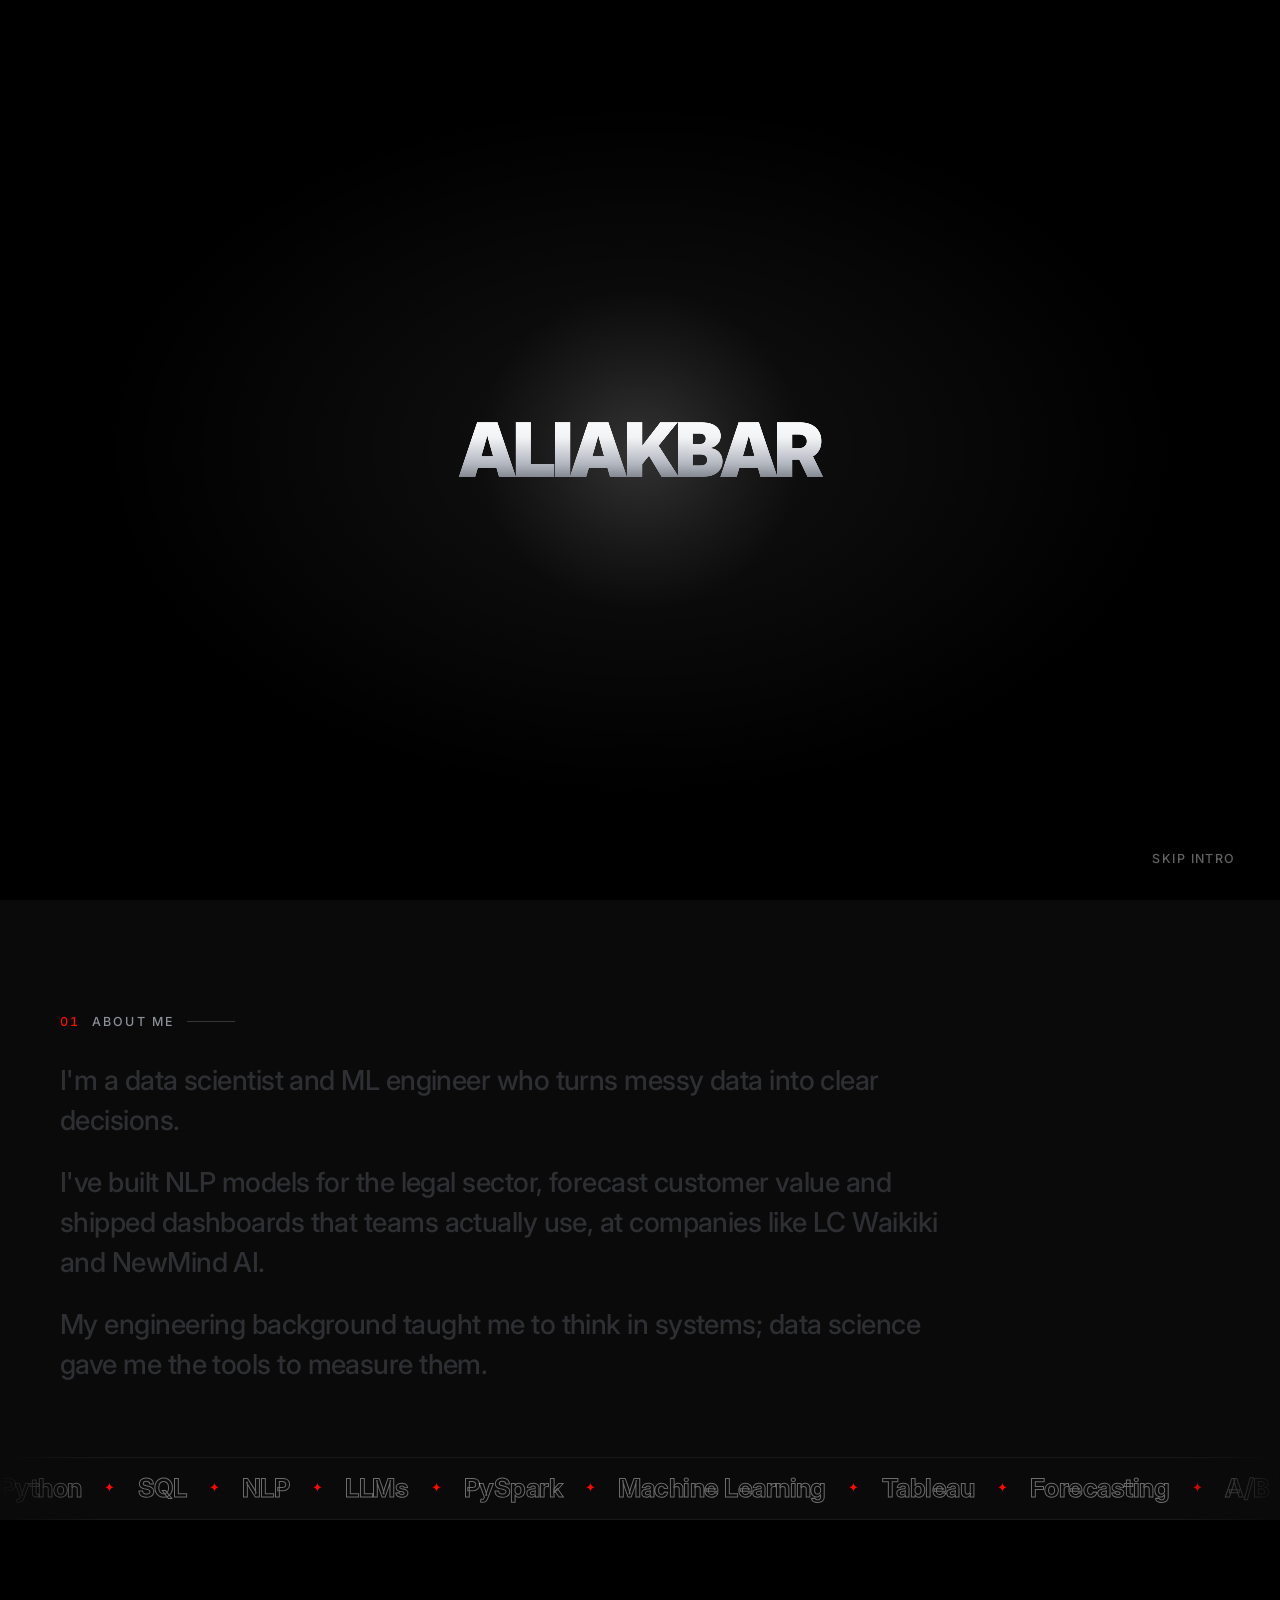
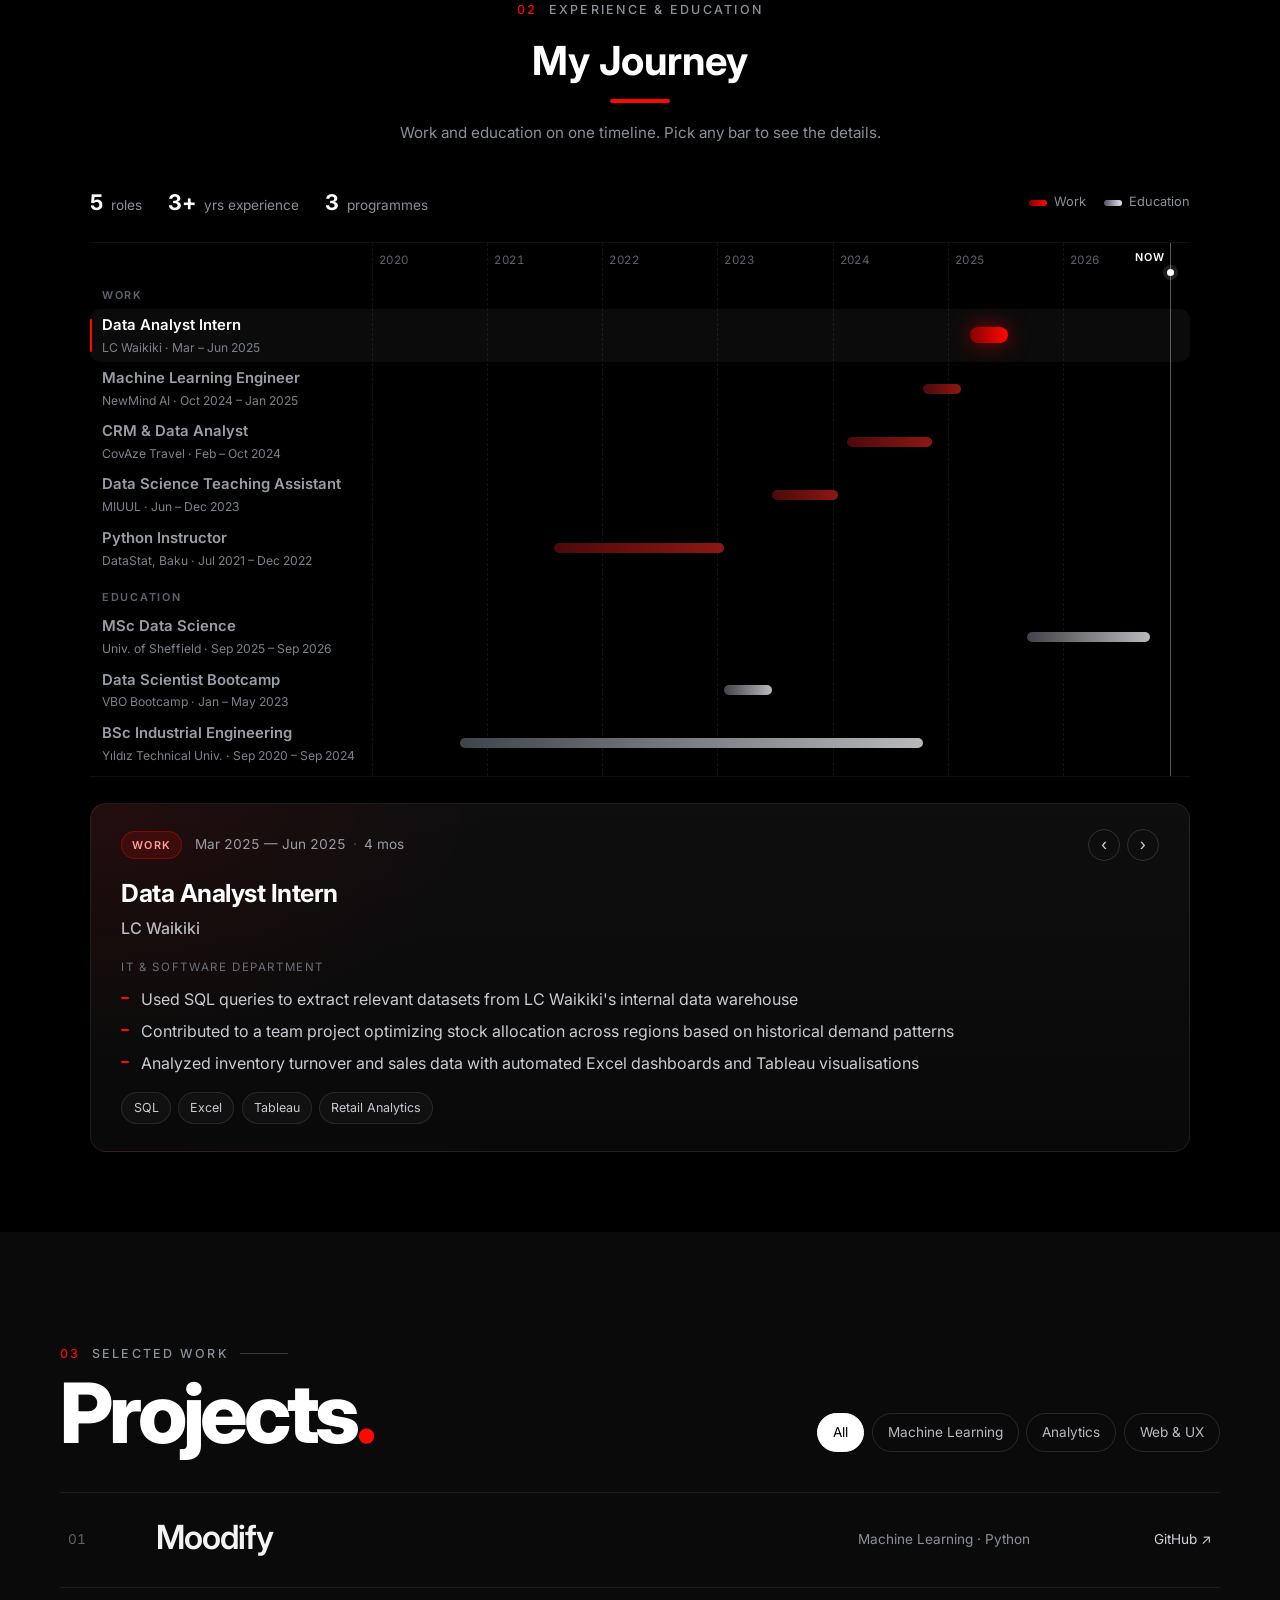
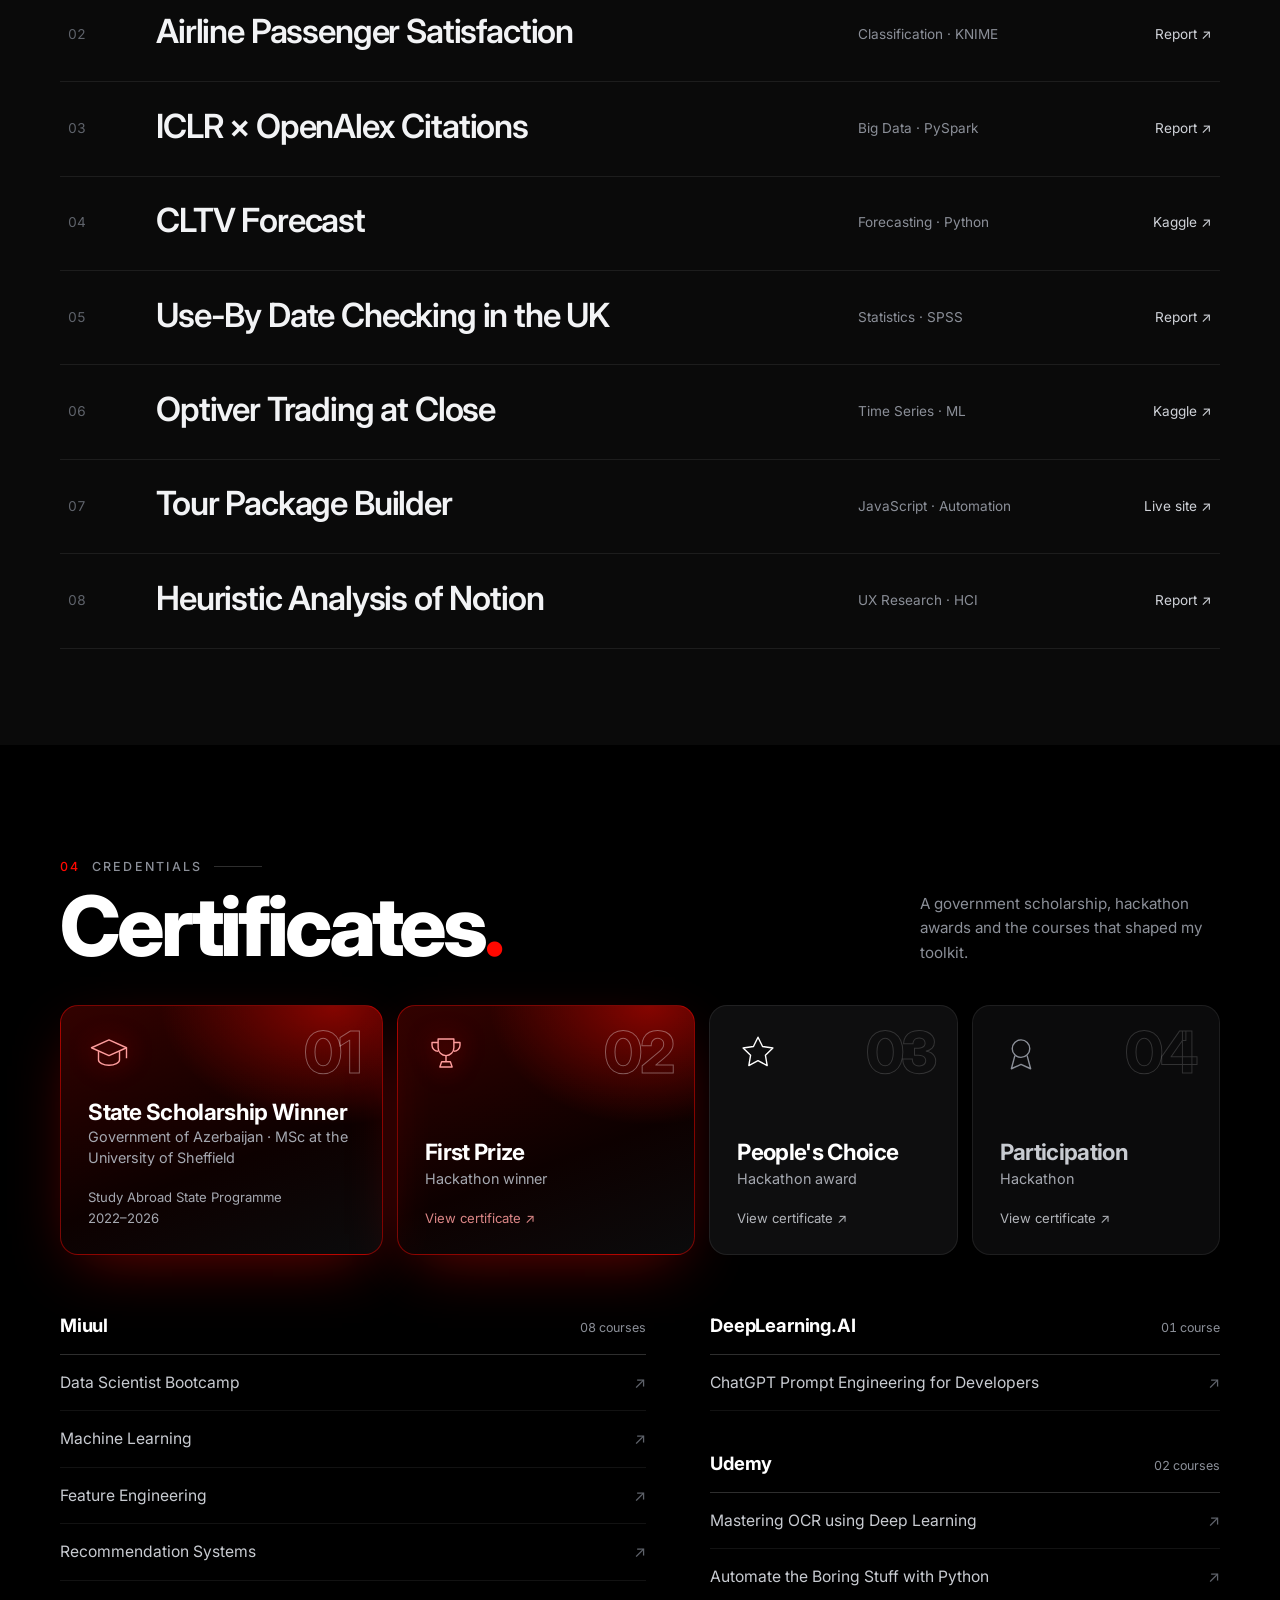
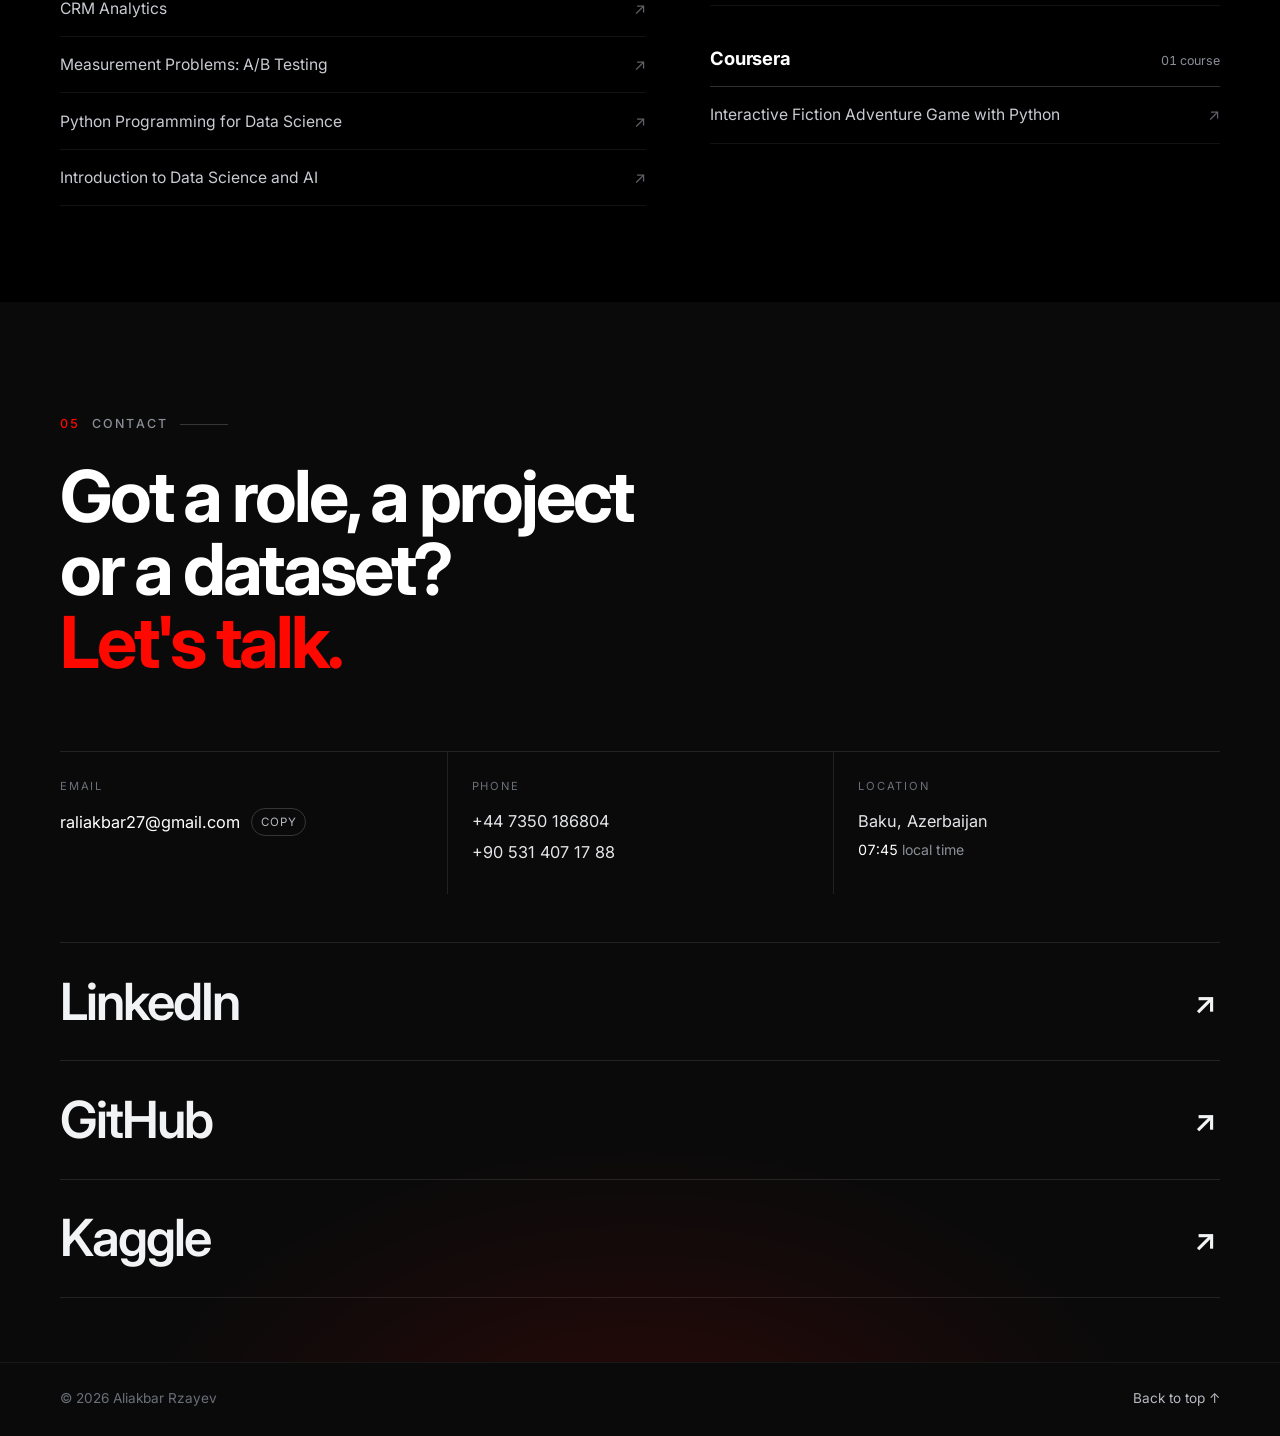
==== commit 5f556221: "Add files via upload" ====
--- a/index.html
+++ b/index.html
@@ -165,9 +165,9 @@
                     </article>
 
                     <article data-kind="edu" data-start="2025-09" data-end="2026-09"
-                             data-title="MSc Data Science" data-org="University of Sheffield" data-short="Univ. of Sheffield" data-badge="State Scholar">
-                        <ul>
-                            <li>Studied as a scholar of Azerbaijan's State Programme for the education of young people at prestigious foreign universities <span style="white-space:nowrap">(2022–2026)</span></li>
+                             data-title="MSc Data Science" data-org="University of Sheffield" data-short="Univ. of Sheffield" data-badge="Scholarship Winner">
+                        <ul>
+                            <li>Won a scholarship under Azerbaijan's State Programme for the education of young people at prestigious foreign universities <span style="white-space:nowrap">(2022–2026)</span></li>
                         </ul>
                         <p class="jr-sub">Relevant courses</p>
                         <div class="jr-tags"><span>Data Mining &amp; AI</span><span>Data Visualisation</span><span>Data Analysis</span><span>Database Design</span><span>Business Intelligence</span><span>Data &amp; Society</span><span>HCI &amp; User-Centred Design</span></div>
@@ -331,7 +331,7 @@
                 <div class="ct-award ct-award--gold ct-award--static">
                     <span class="ct-rank">01</span>
                     <svg class="ct-icon" viewBox="0 0 48 48" fill="none" stroke="currentColor" stroke-width="1.6" stroke-linejoin="round" aria-hidden="true"><path d="M4 18L24 9l20 9-20 9L4 18z"/><path d="M12 22v10c0 3 5.4 6 12 6s12-3 12-6V22M44 18v12"/></svg>
-                    <span class="ct-award-title">State Programme Scholar</span>
+                    <span class="ct-award-title">State Scholarship Winner</span>
                     <span class="ct-award-sub">Government of Azerbaijan · MSc at the University of Sheffield</span>
                     <span class="ct-view ct-view--static">Study Abroad State Programme <span style="white-space:nowrap">2022–2026</span></span>
                 </div>
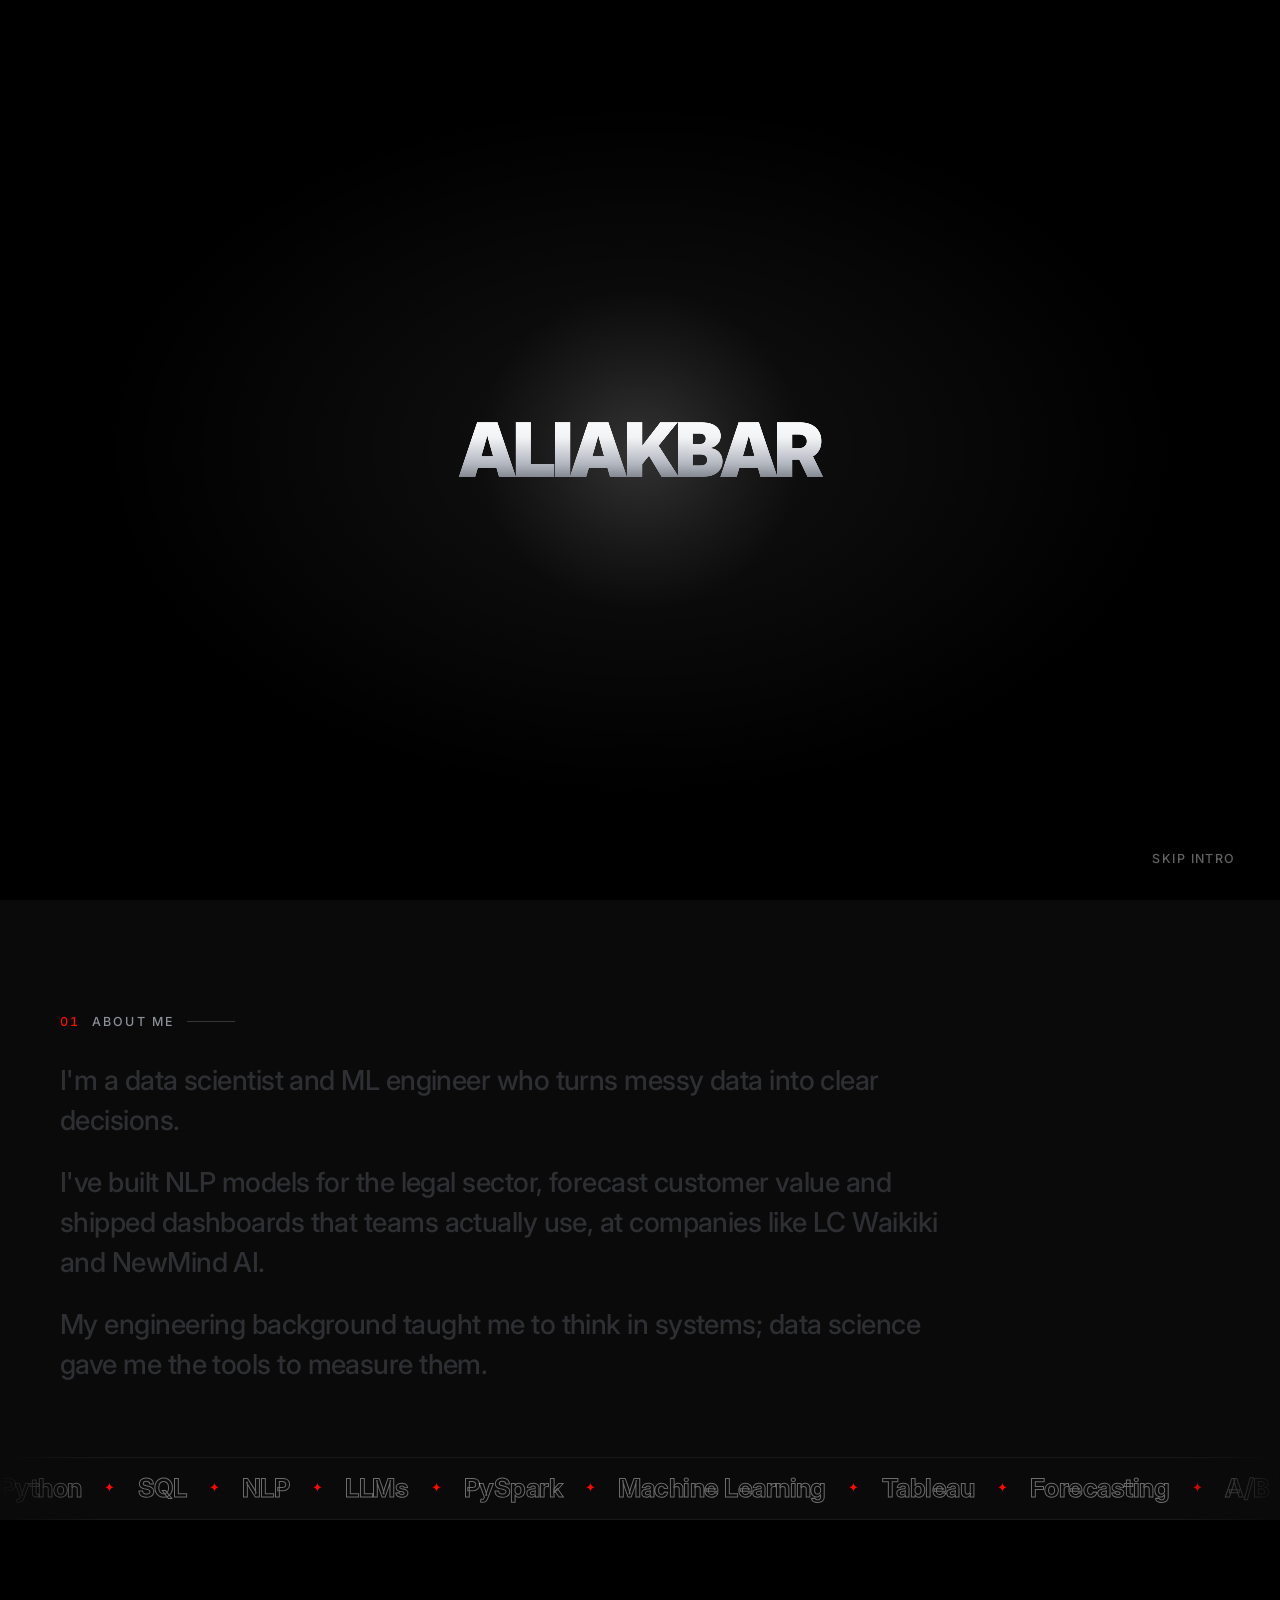
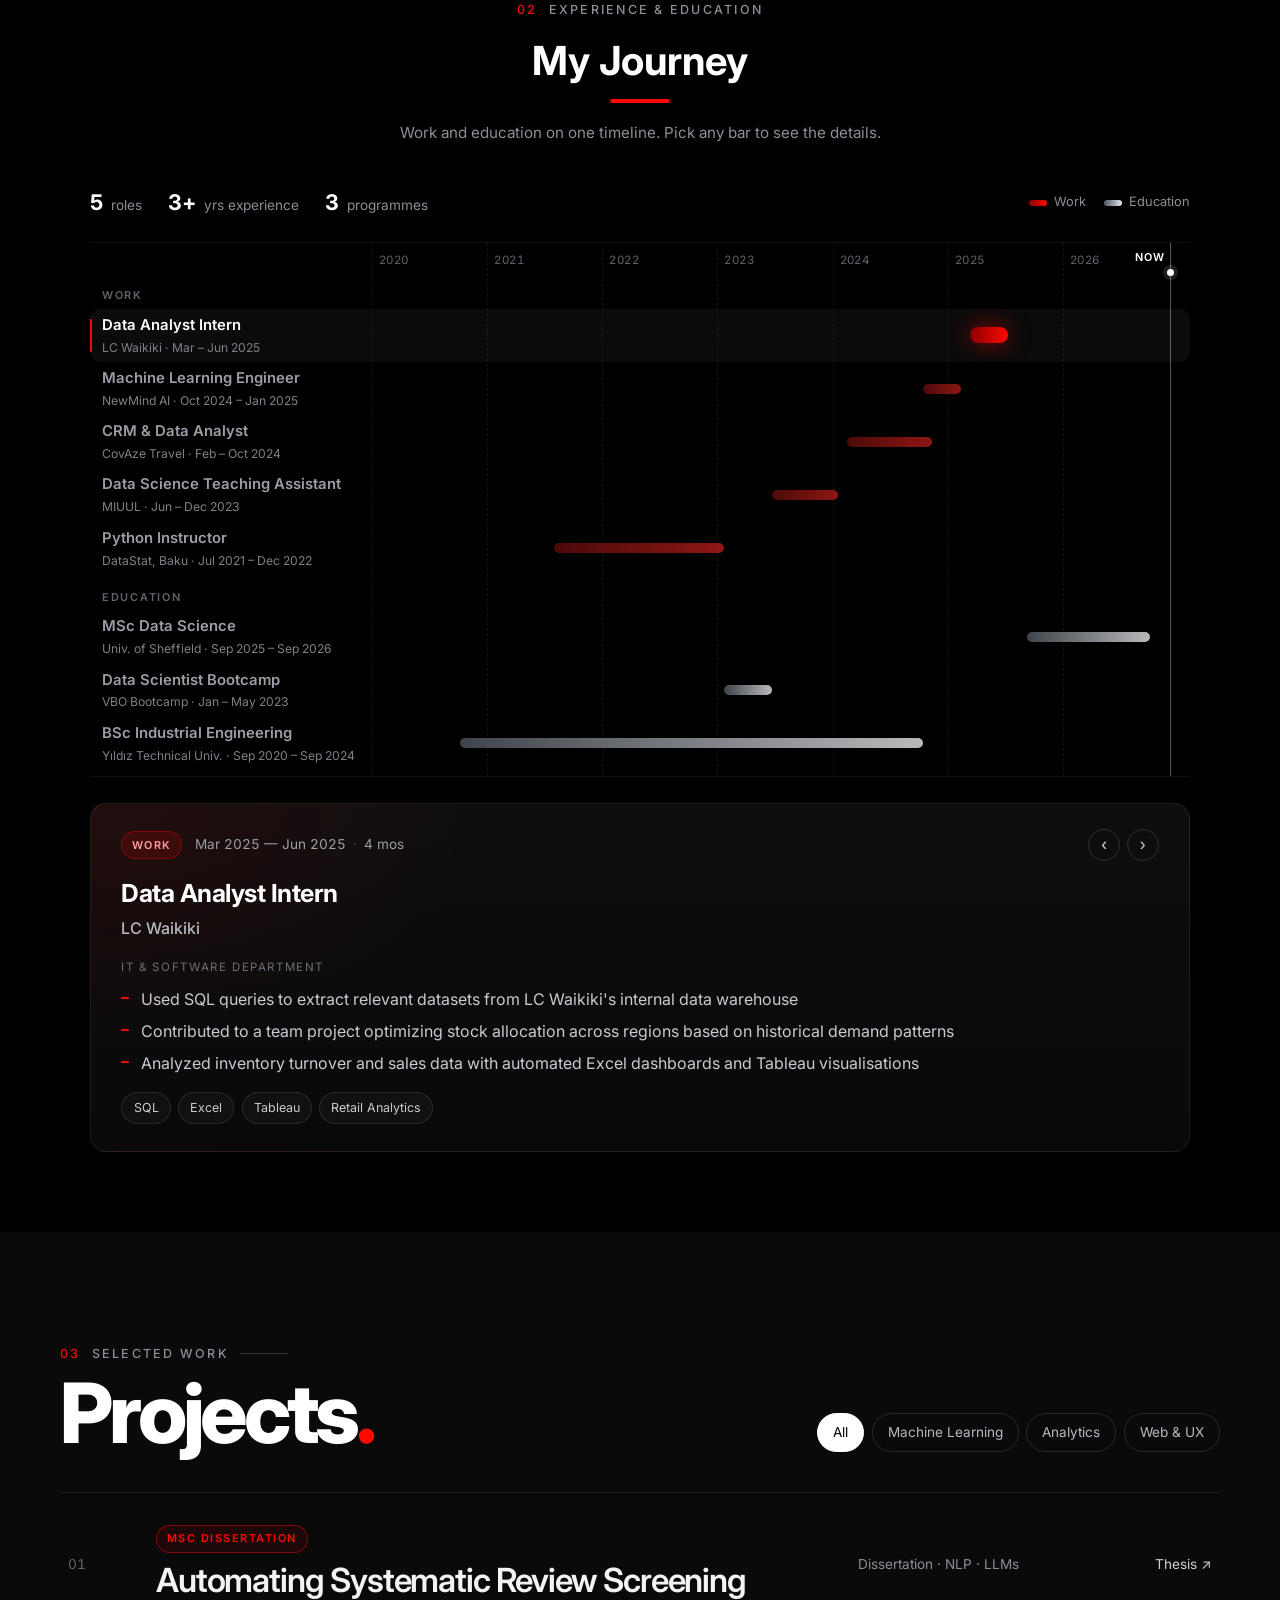
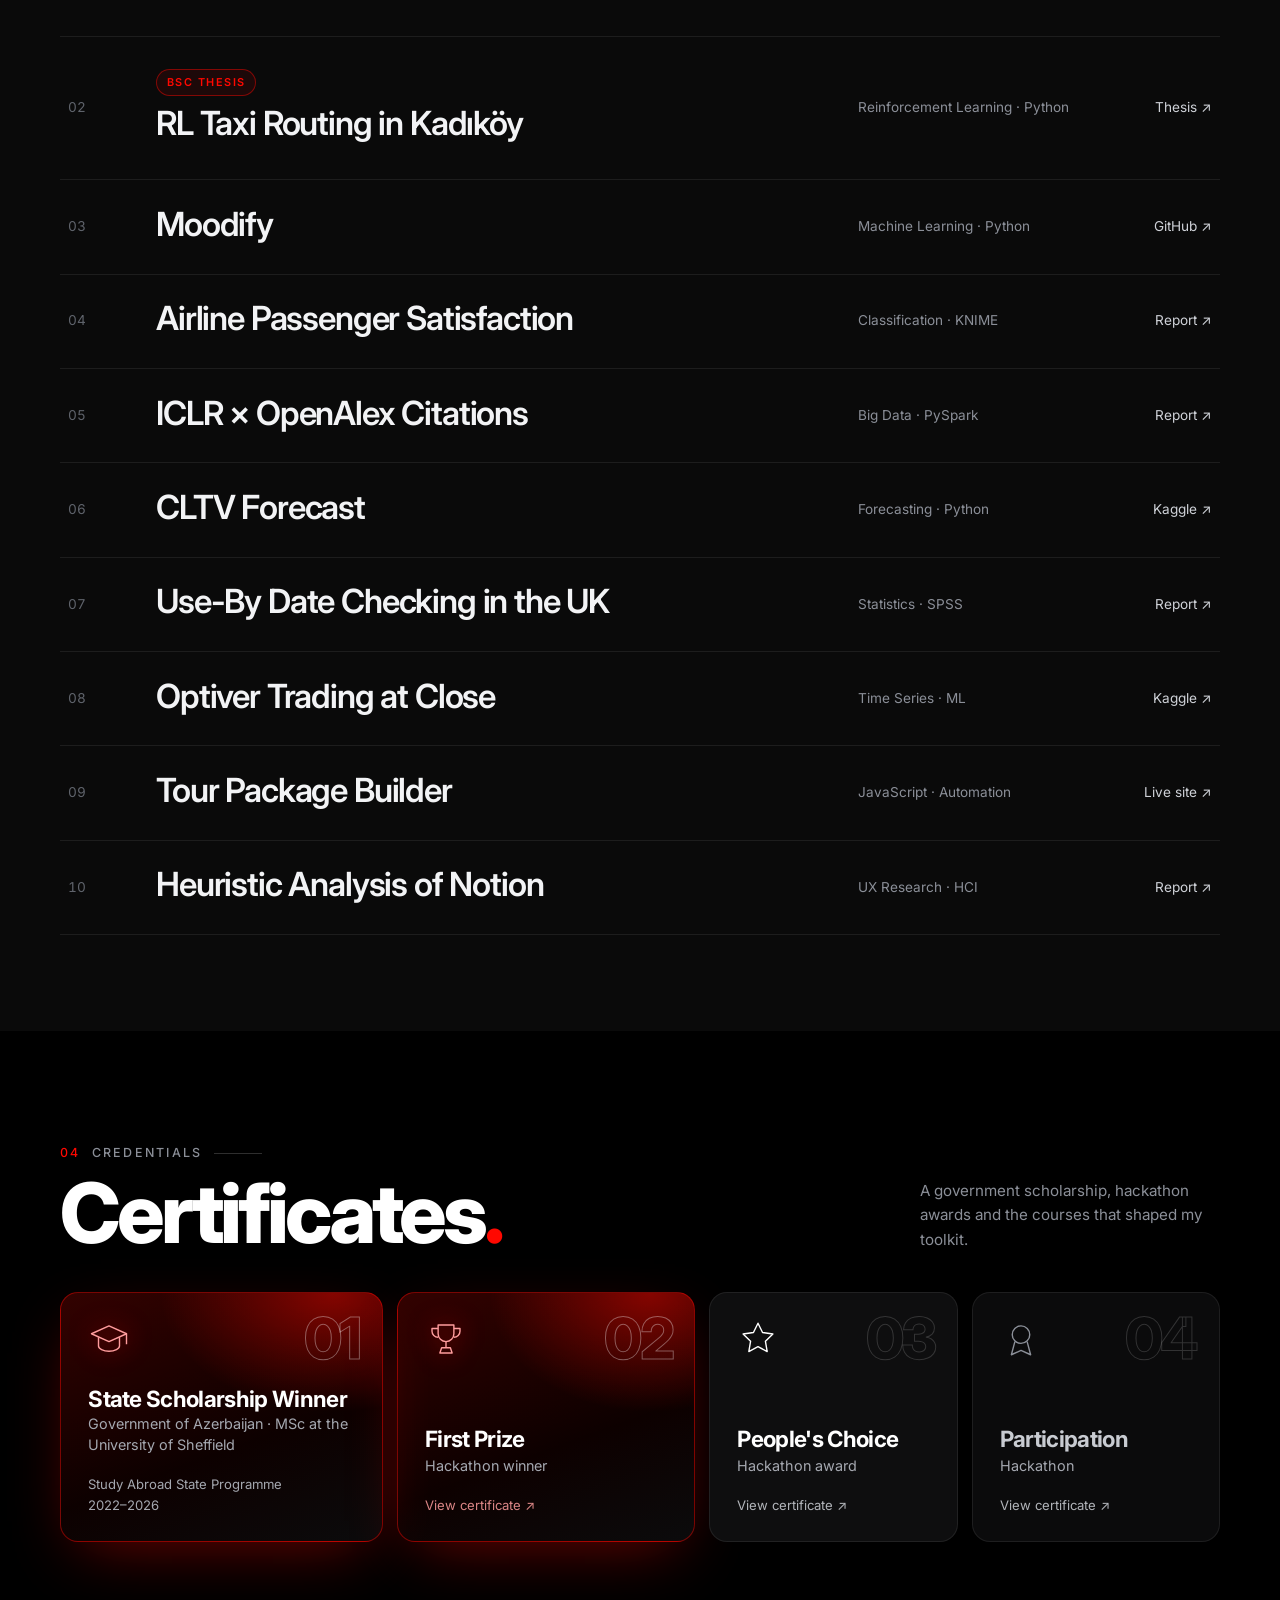
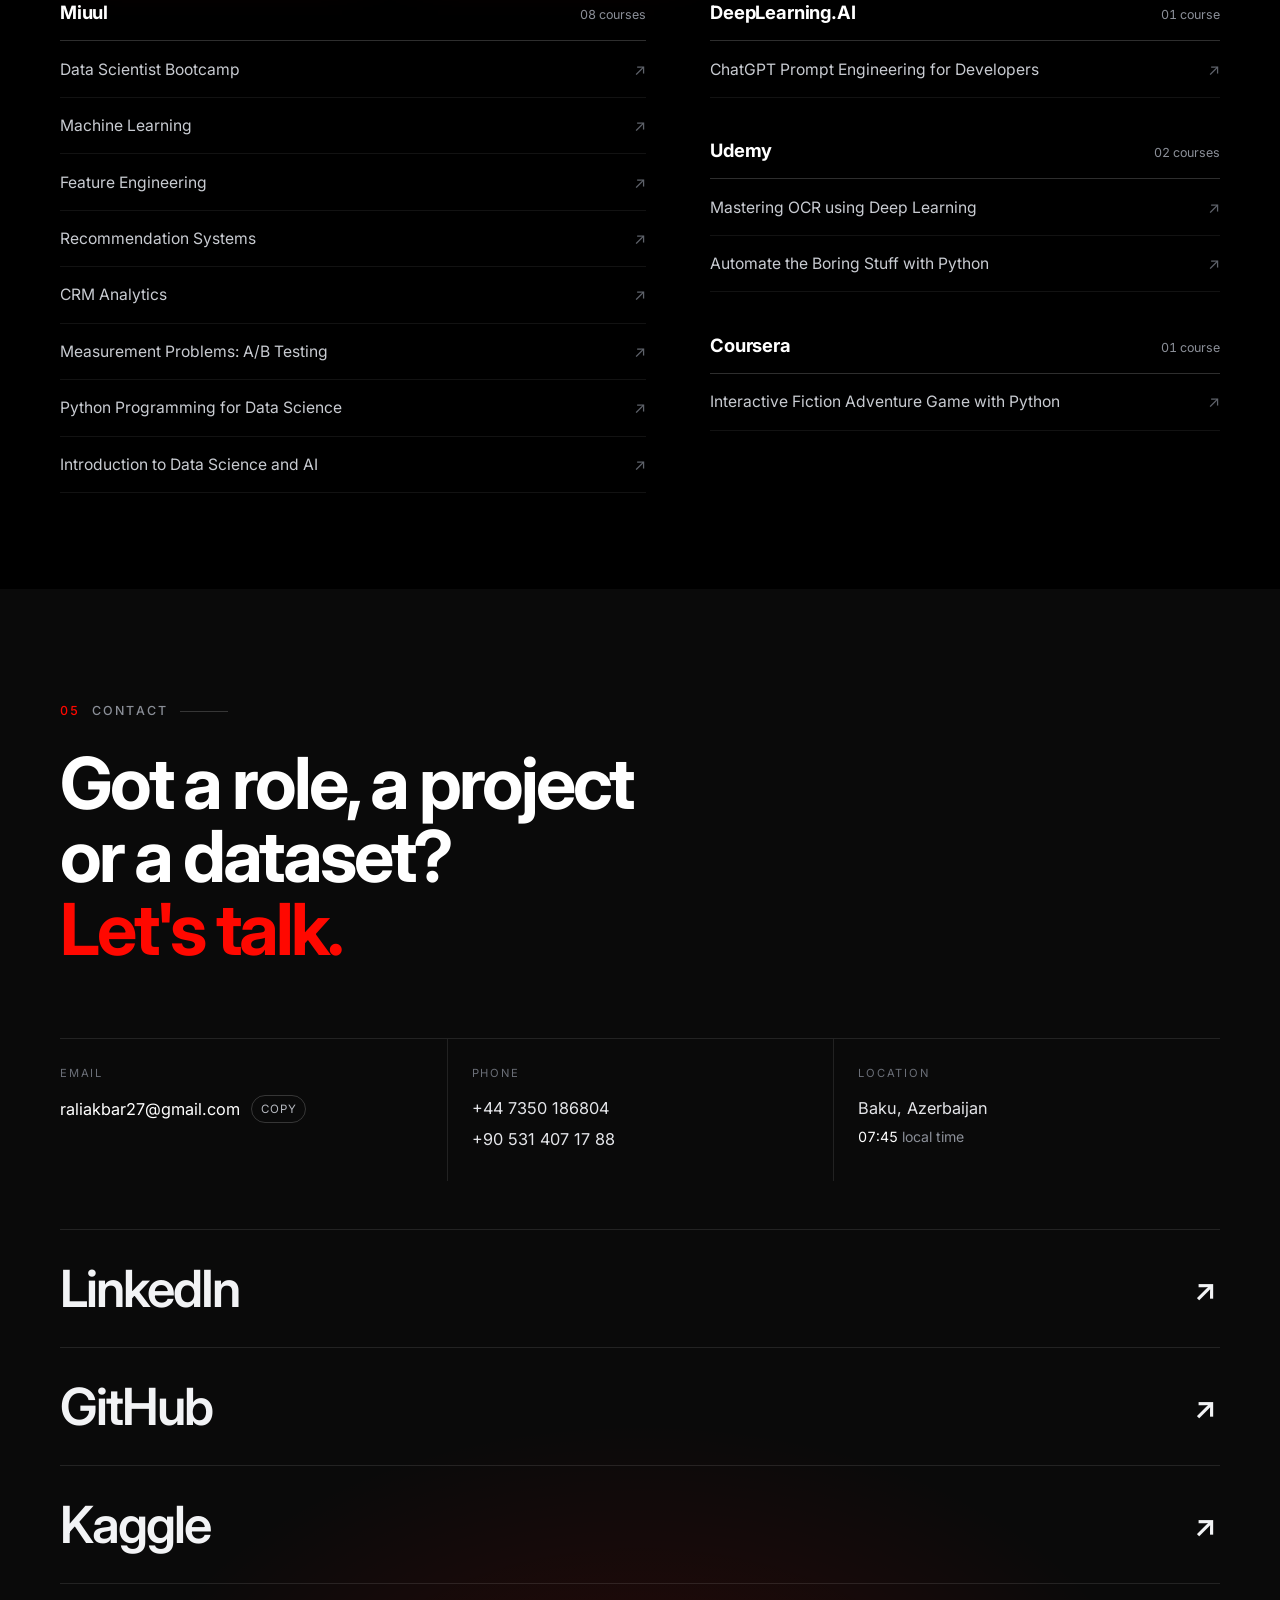
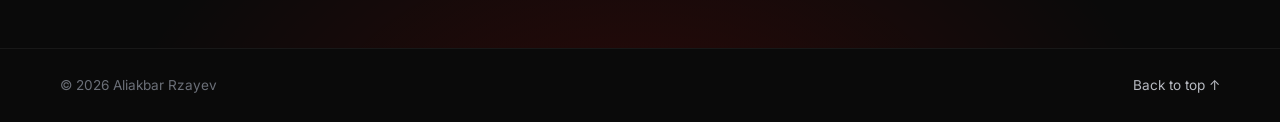
==== commit cb61c72b: "Add files via upload" ====
--- a/index.html
+++ b/index.html
@@ -22,7 +22,7 @@
             <div class="nav-wrapper">
                 <a href="#home" class="logo">ALIAKBAR RZAYEV</a>
                 <ul class="nav-menu" id="navMenu">
-                    <li><a href="#home" class="nav-link">Home</a></li>
+                    <li><a href="#home" class="nav-link active">Home</a></li>
                     <li><a href="#about" class="nav-link">About</a></li>
                     <li><a href="#experience" class="nav-link">Journey</a></li>
                     <li><a href="#projects" class="nav-link">Projects</a></li>
@@ -216,6 +216,30 @@
                 data-metric : short highlight shown under the chart
             -->
             <ol class="pj-list">
+                <li class="pj-item pj-item--featured" data-cat="ml" data-art="screen" data-metric="50.7% workload saved · ≥95% recall">
+                    <a class="pj-link" href="https://drive.google.com/file/d/150JpcGRmJ6tySUjTqhhJi9AGq7V_H9sy/view?usp=sharing" target="_blank" rel="noopener">
+                        <span class="pj-num"></span>
+                        <span class="pj-main">
+                            <span class="pj-badge">MSc Dissertation</span>
+                            <span class="pj-name">Automating Systematic Review Screening</span>
+                            <span class="pj-desc">LLM-ranked, weakly supervised SVM ensembles for medical citation screening. 3,000+ experiments on 28 CLEF eHealth reviews: saves 50.7% of the workload while keeping every review above 95% recall.</span>
+                        </span>
+                        <span class="pj-tags">Dissertation · NLP · LLMs</span>
+                        <span class="pj-go">Thesis <i>↗</i></span>
+                    </a>
+                </li>
+                <li class="pj-item pj-item--featured" data-cat="ml" data-art="taxi" data-metric="−64.6% route distance vs random agent">
+                    <a class="pj-link" href="https://drive.google.com/file/d/1hXVaaeIA5yOo22Ai4cknnhDI-fRmUgMf/view?usp=sharing" target="_blank" rel="noopener">
+                        <span class="pj-num"></span>
+                        <span class="pj-main">
+                            <span class="pj-badge">BSc Thesis</span>
+                            <span class="pj-name">RL Taxi Routing in Kadıköy</span>
+                            <span class="pj-desc">A Q-Learning taxi agent trained on Istanbul's real Kadıköy street network (OpenStreetMap), with a live Leaflet map simulation. Routes 25–40% shorter than a random baseline. Co-authored with Vugar Rzali.</span>
+                        </span>
+                        <span class="pj-tags">Reinforcement Learning · Python</span>
+                        <span class="pj-go">Thesis <i>↗</i></span>
+                    </a>
+                </li>
                 <li class="pj-item" data-cat="ml" data-art="mood" data-metric="Spotify API · 2 mood axes">
                     <a class="pj-link" href="https://github.com/A1iakbar/Moodify" target="_blank" rel="noopener">
                         <span class="pj-num"></span>
--- a/hero.css
+++ b/hero.css
@@ -21,12 +21,8 @@
     box-shadow: none;
     backdrop-filter: none;
 }
-.navbar:not(.scrolled) .nav-link { color: rgba(255, 255, 255, .72); }
-.navbar:not(.scrolled) .nav-link:hover,
-.navbar:not(.scrolled) .nav-link.active { color: #fff; }
-.navbar:not(.scrolled) .nav-link::after { background: #fff; }
+
 .navbar:not(.scrolled) .hamburger span { background: #fff; }
-.navbar:not(.scrolled) .logo { color: #fff; }
 
 .logo {
     font-size: .95rem;
@@ -222,8 +218,8 @@
 
 /* final word in the site red (name stays silver) */
 .hx-g--red {
-    background: linear-gradient(180deg, color-mix(in srgb, var(--accent-light) 80%, #fff) 0%, var(--accent-light) 30%, var(--accent) 65%, var(--accent-dark) 100%);
+    background: var(--accent);
     -webkit-background-clip: text;
     background-clip: text;
-    filter: drop-shadow(0 0 .12em rgba(var(--accent-rgb), .28));
-}
+    filter: drop-shadow(0 0 .18em rgba(var(--accent-rgb), .45));
+}
--- a/sections.css
+++ b/sections.css
@@ -824,3 +824,20 @@
     .ct-awards { grid-template-columns: 1fr 1fr; }
     .ct-award--gold { grid-column: auto; }
 }
+
+
+/* featured project (dissertation) */
+.pj-badge {
+    align-self: flex-start;
+    font-size: .68rem;
+    font-weight: 600;
+    letter-spacing: .14em;
+    text-transform: uppercase;
+    color: var(--accent);
+    padding: .25rem .6rem;
+    border-radius: 99px;
+    border: 1px solid rgba(var(--accent-rgb), .45);
+    background: rgba(var(--accent-rgb), .08);
+    margin-bottom: .2rem;
+}
+.pj-item--featured .pj-link { padding-top: 2rem; padding-bottom: 2rem; }
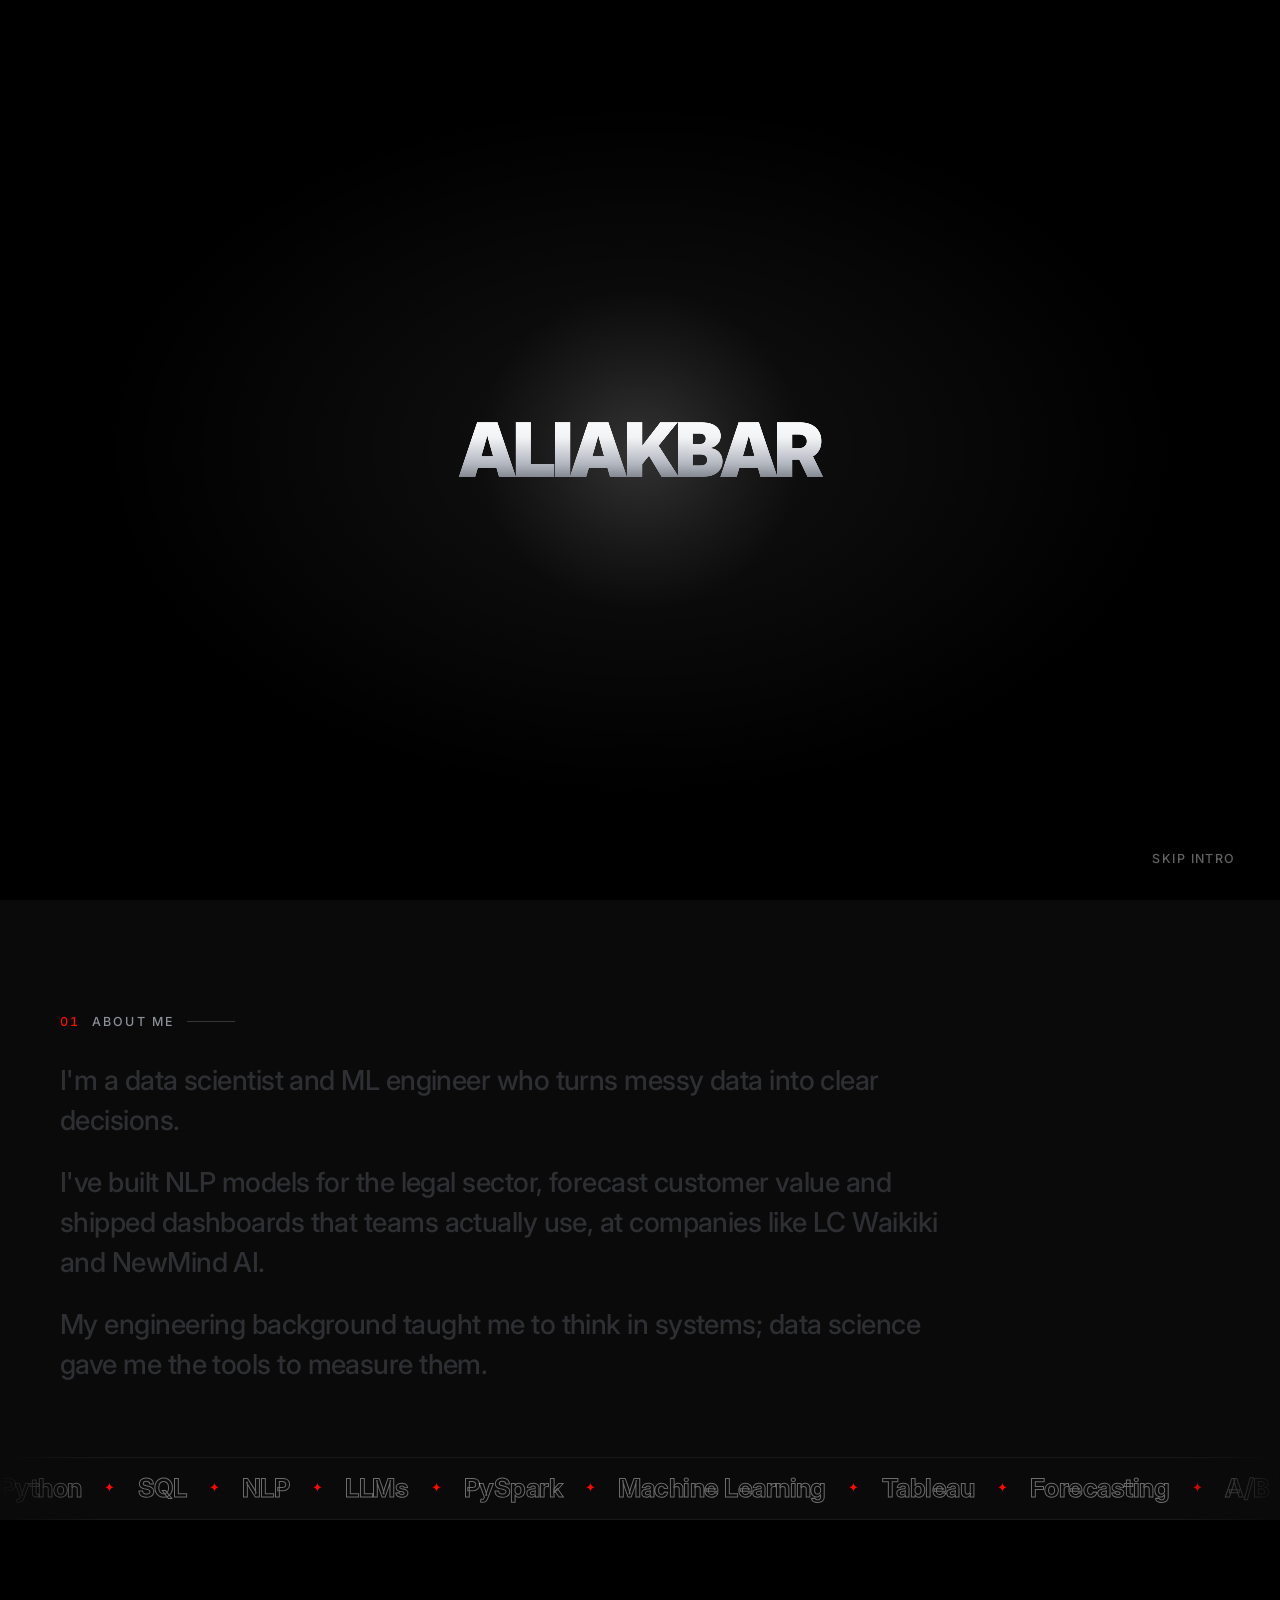
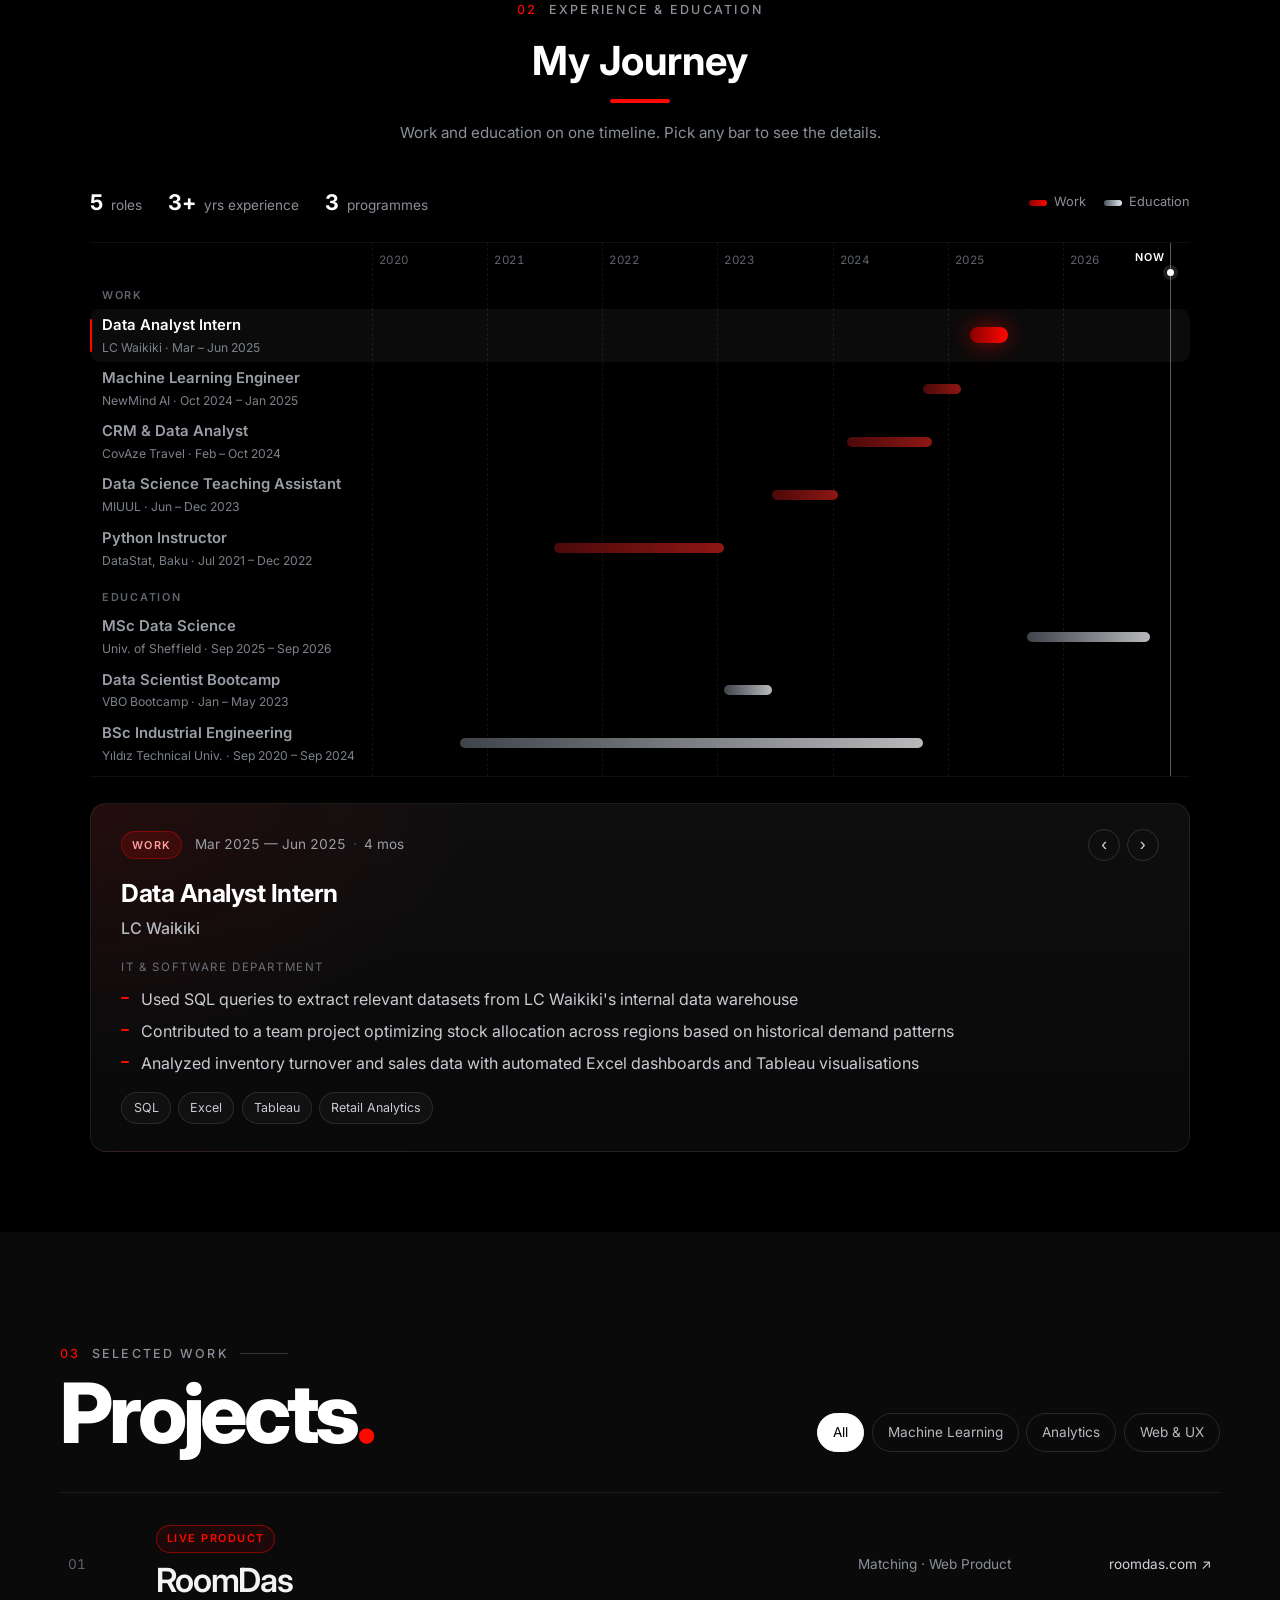
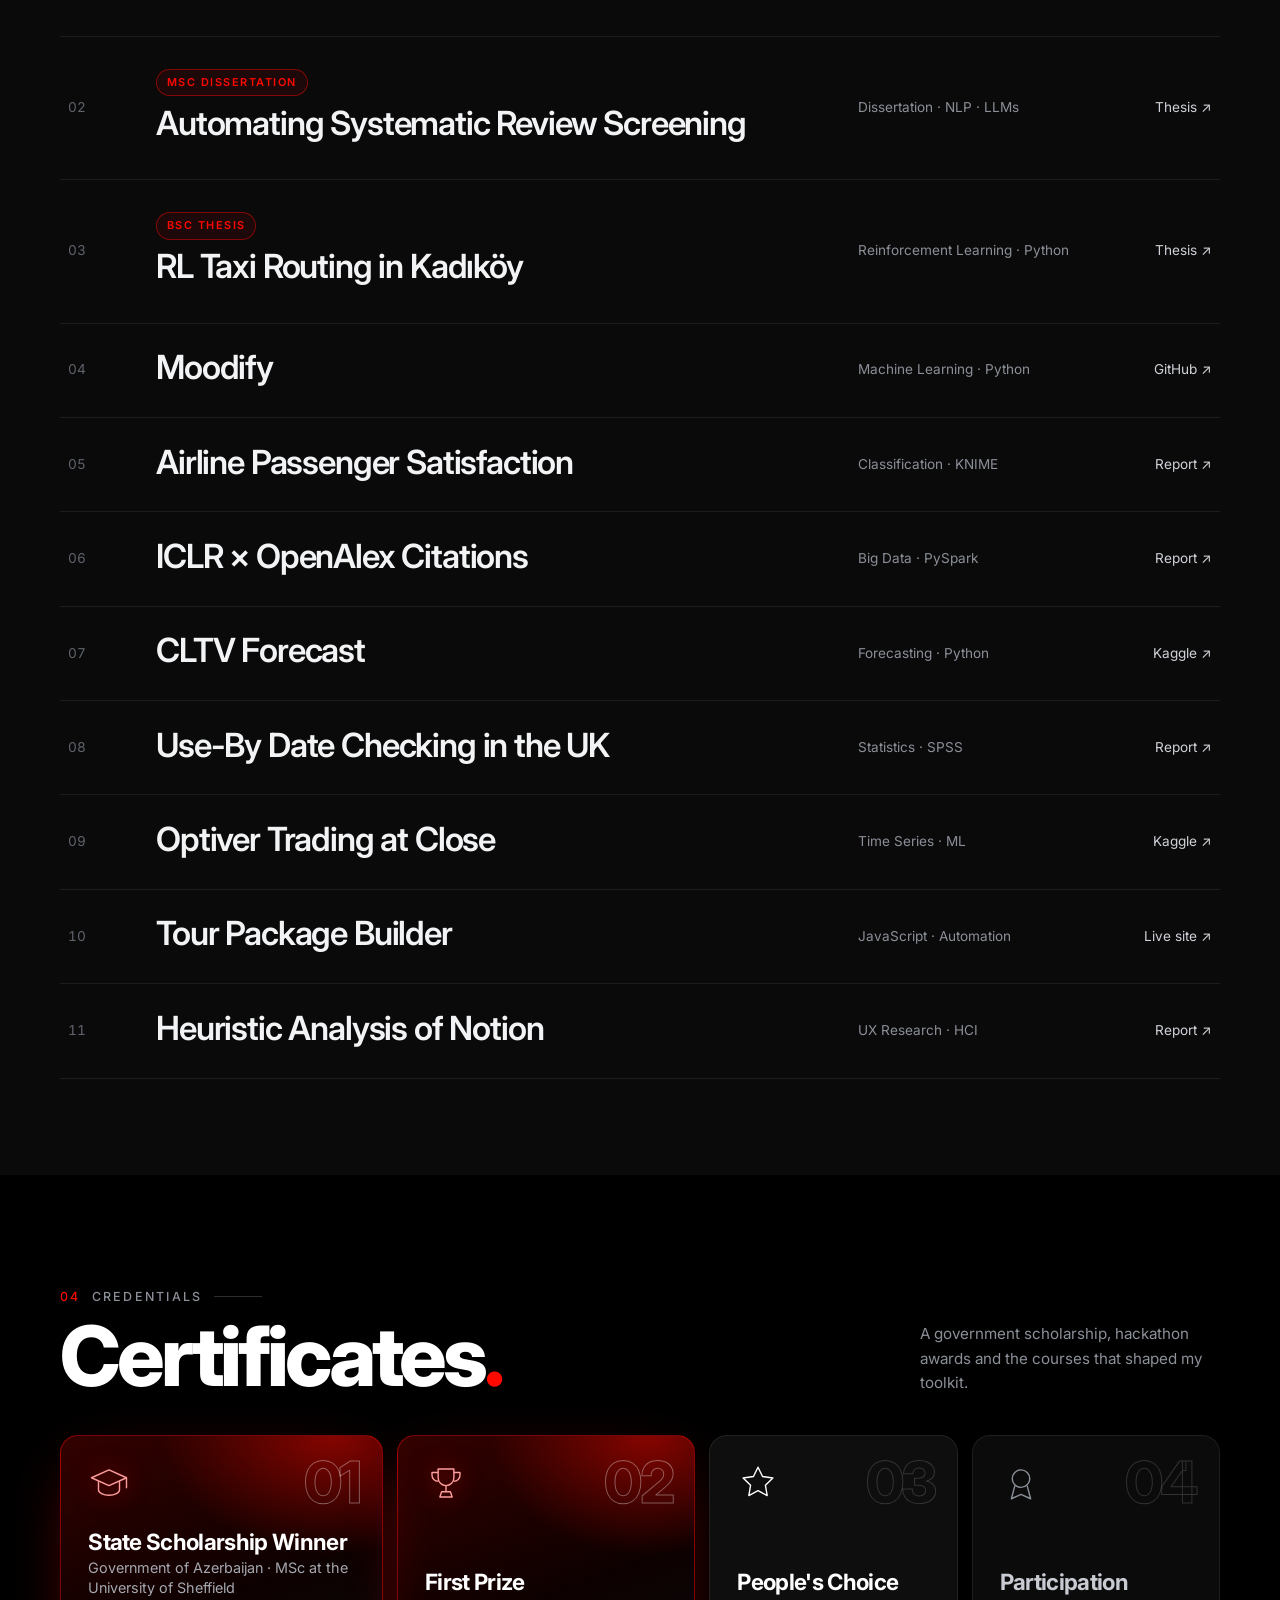
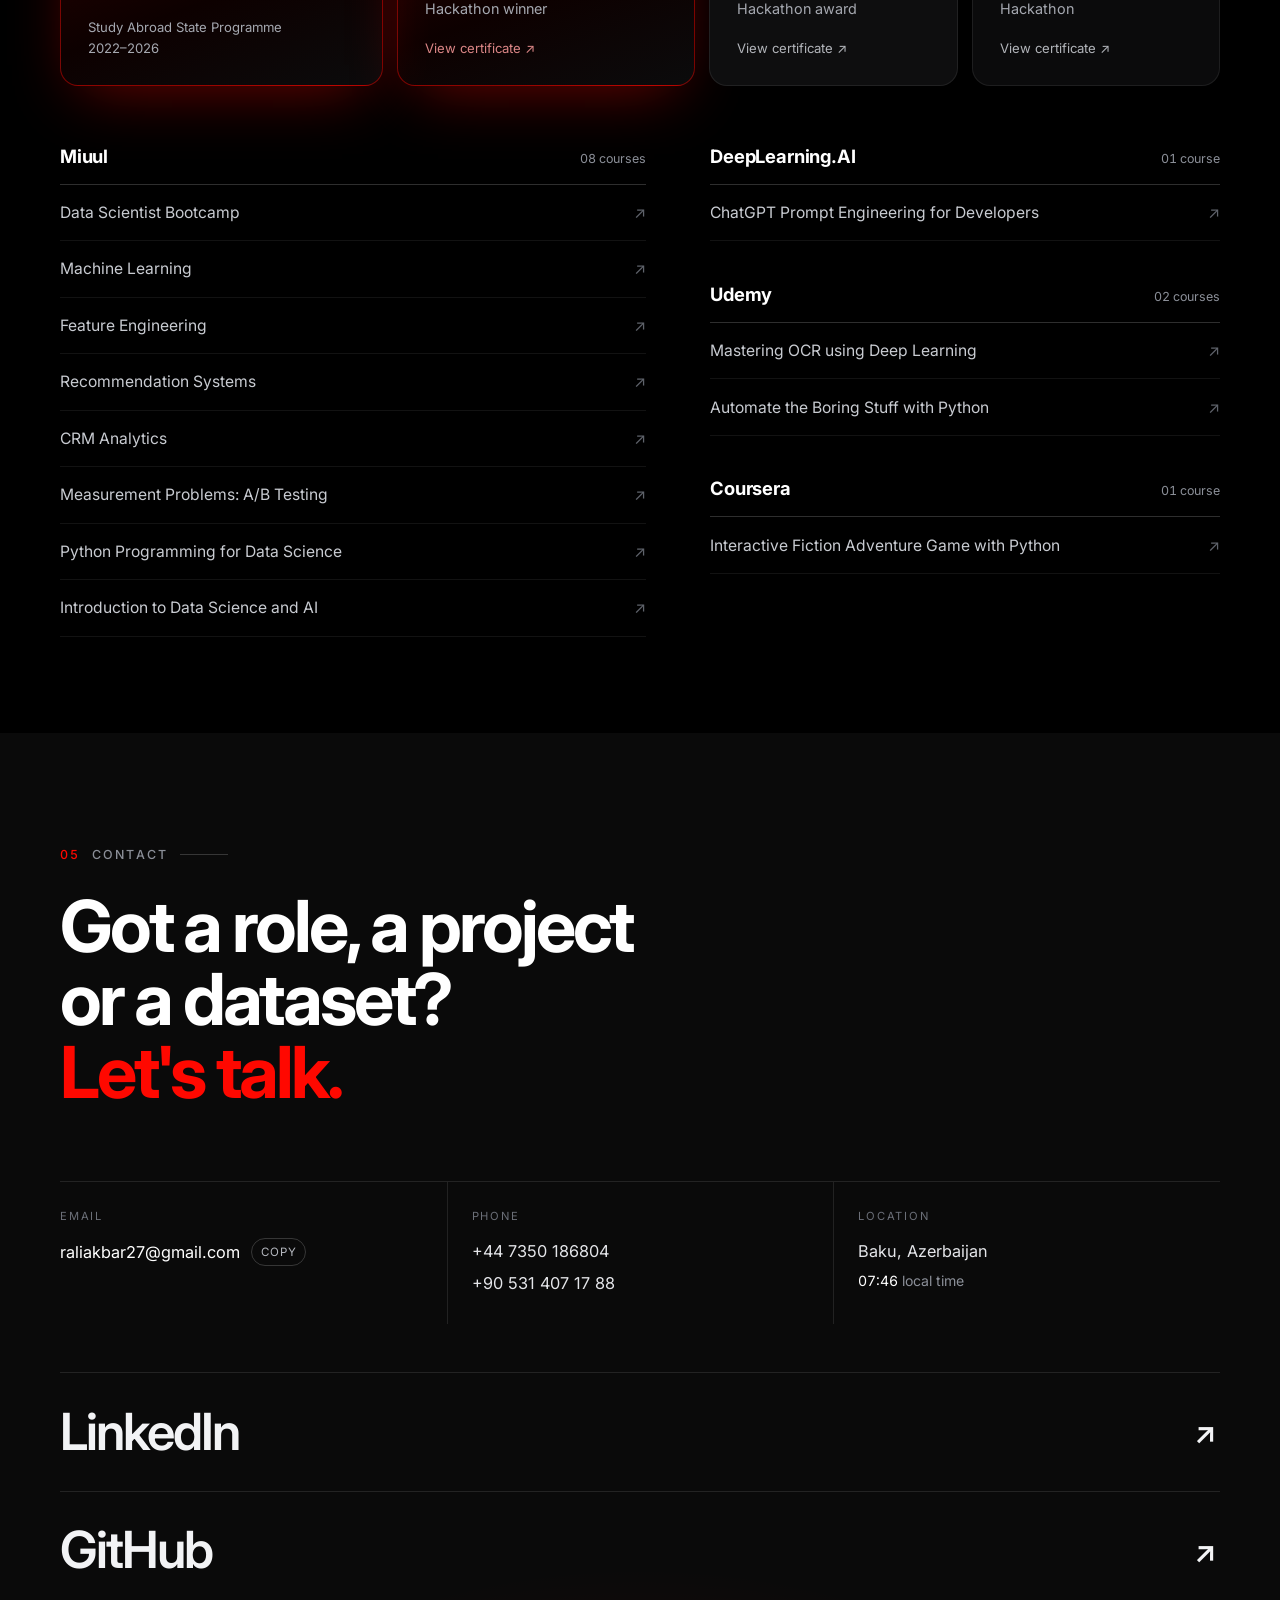
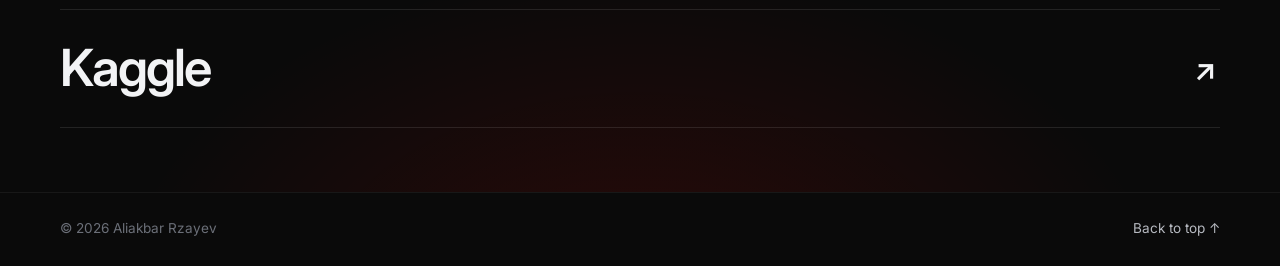
==== commit 05877fa8: "Add files via upload" ====
--- a/index.html
+++ b/index.html
@@ -216,6 +216,18 @@
                 data-metric : short highlight shown under the chart
             -->
             <ol class="pj-list">
+                <li class="pj-item pj-item--featured" data-cat="build" data-art="match" data-metric="Live · 20 cities · 5 languages">
+                    <a class="pj-link" href="https://roomdas.com" target="_blank" rel="noopener">
+                        <span class="pj-num"></span>
+                        <span class="pj-main">
+                            <span class="pj-badge">Live Product</span>
+                            <span class="pj-name">RoomDas</span>
+                            <span class="pj-desc">A roommate-matching platform for students in Germany and Turkey. Ranks students by a compatibility score built from city, budget and daily habits, with in-app messaging and room listings.</span>
+                        </span>
+                        <span class="pj-tags">Matching · Web Product</span>
+                        <span class="pj-go">roomdas.com <i>↗</i></span>
+                    </a>
+                </li>
                 <li class="pj-item pj-item--featured" data-cat="ml" data-art="screen" data-metric="50.7% workload saved · ≥95% recall">
                     <a class="pj-link" href="https://drive.google.com/file/d/150JpcGRmJ6tySUjTqhhJi9AGq7V_H9sy/view?usp=sharing" target="_blank" rel="noopener">
                         <span class="pj-num"></span>
